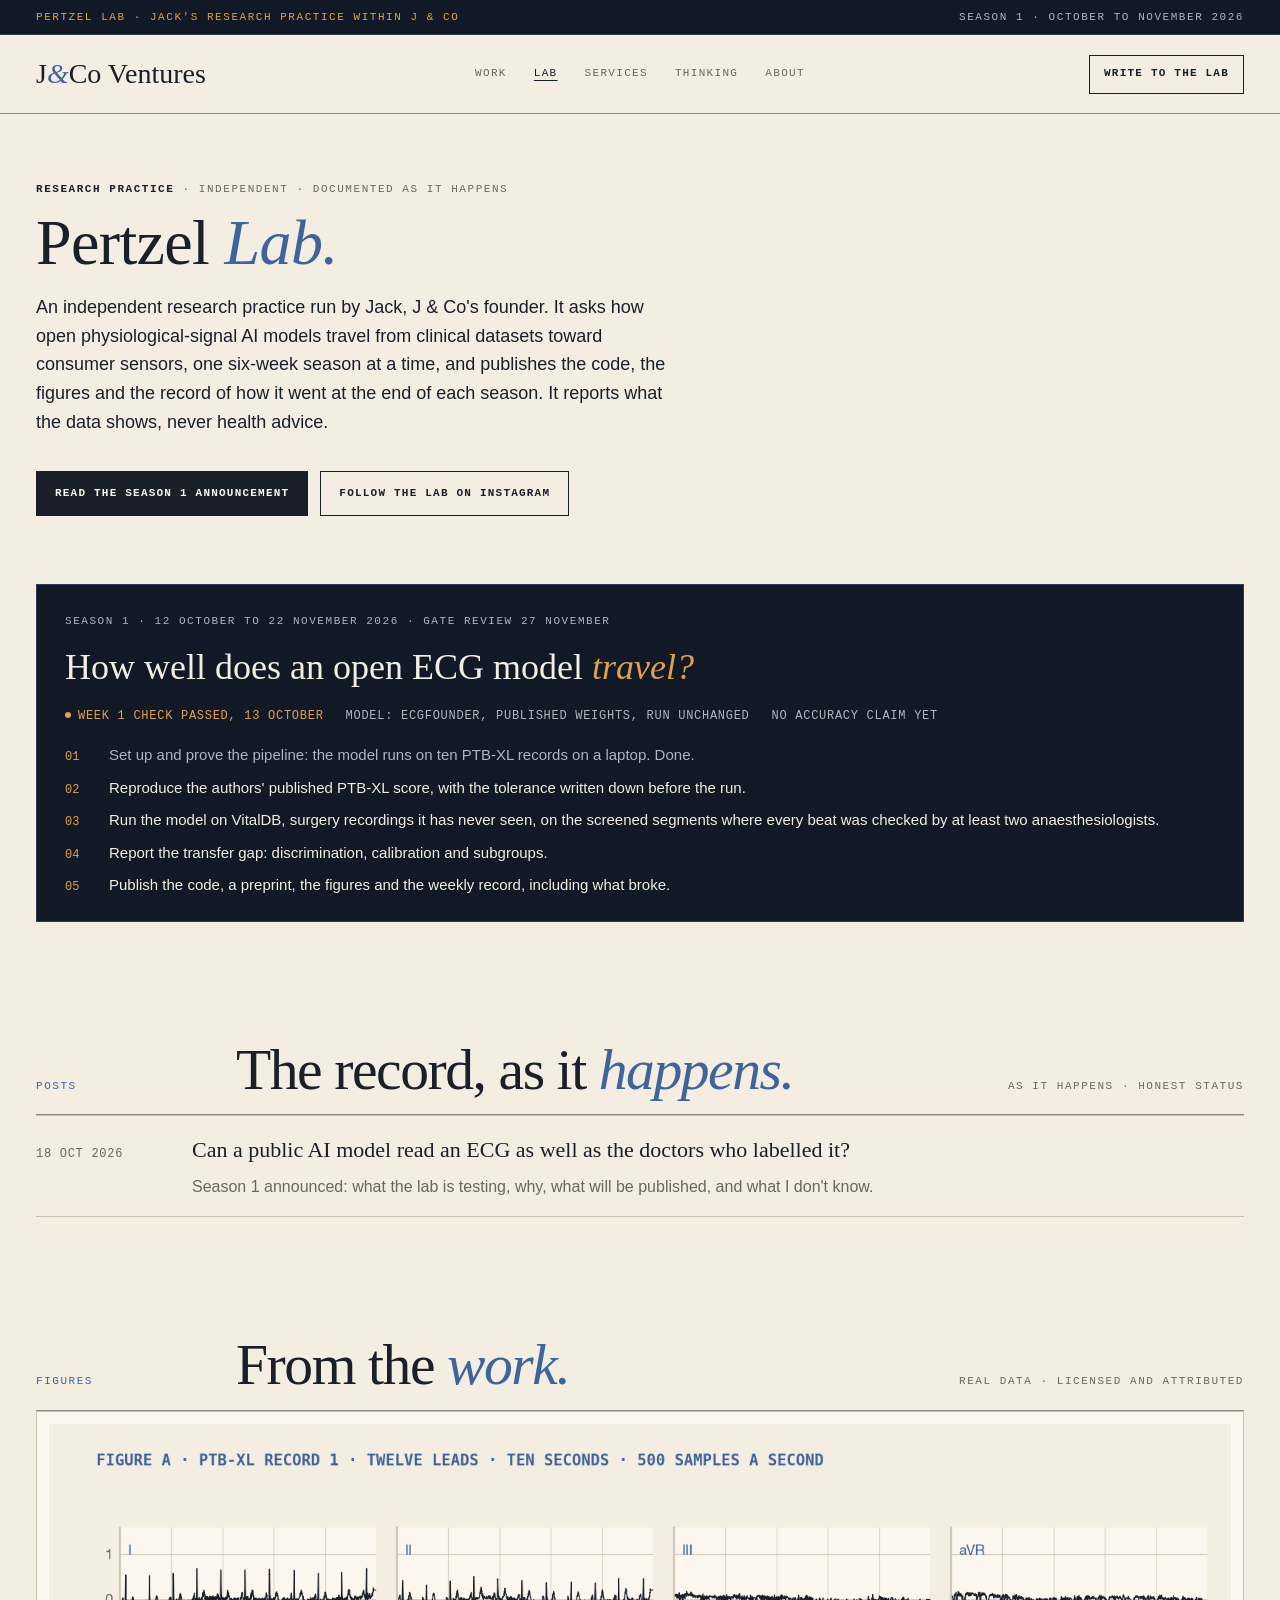
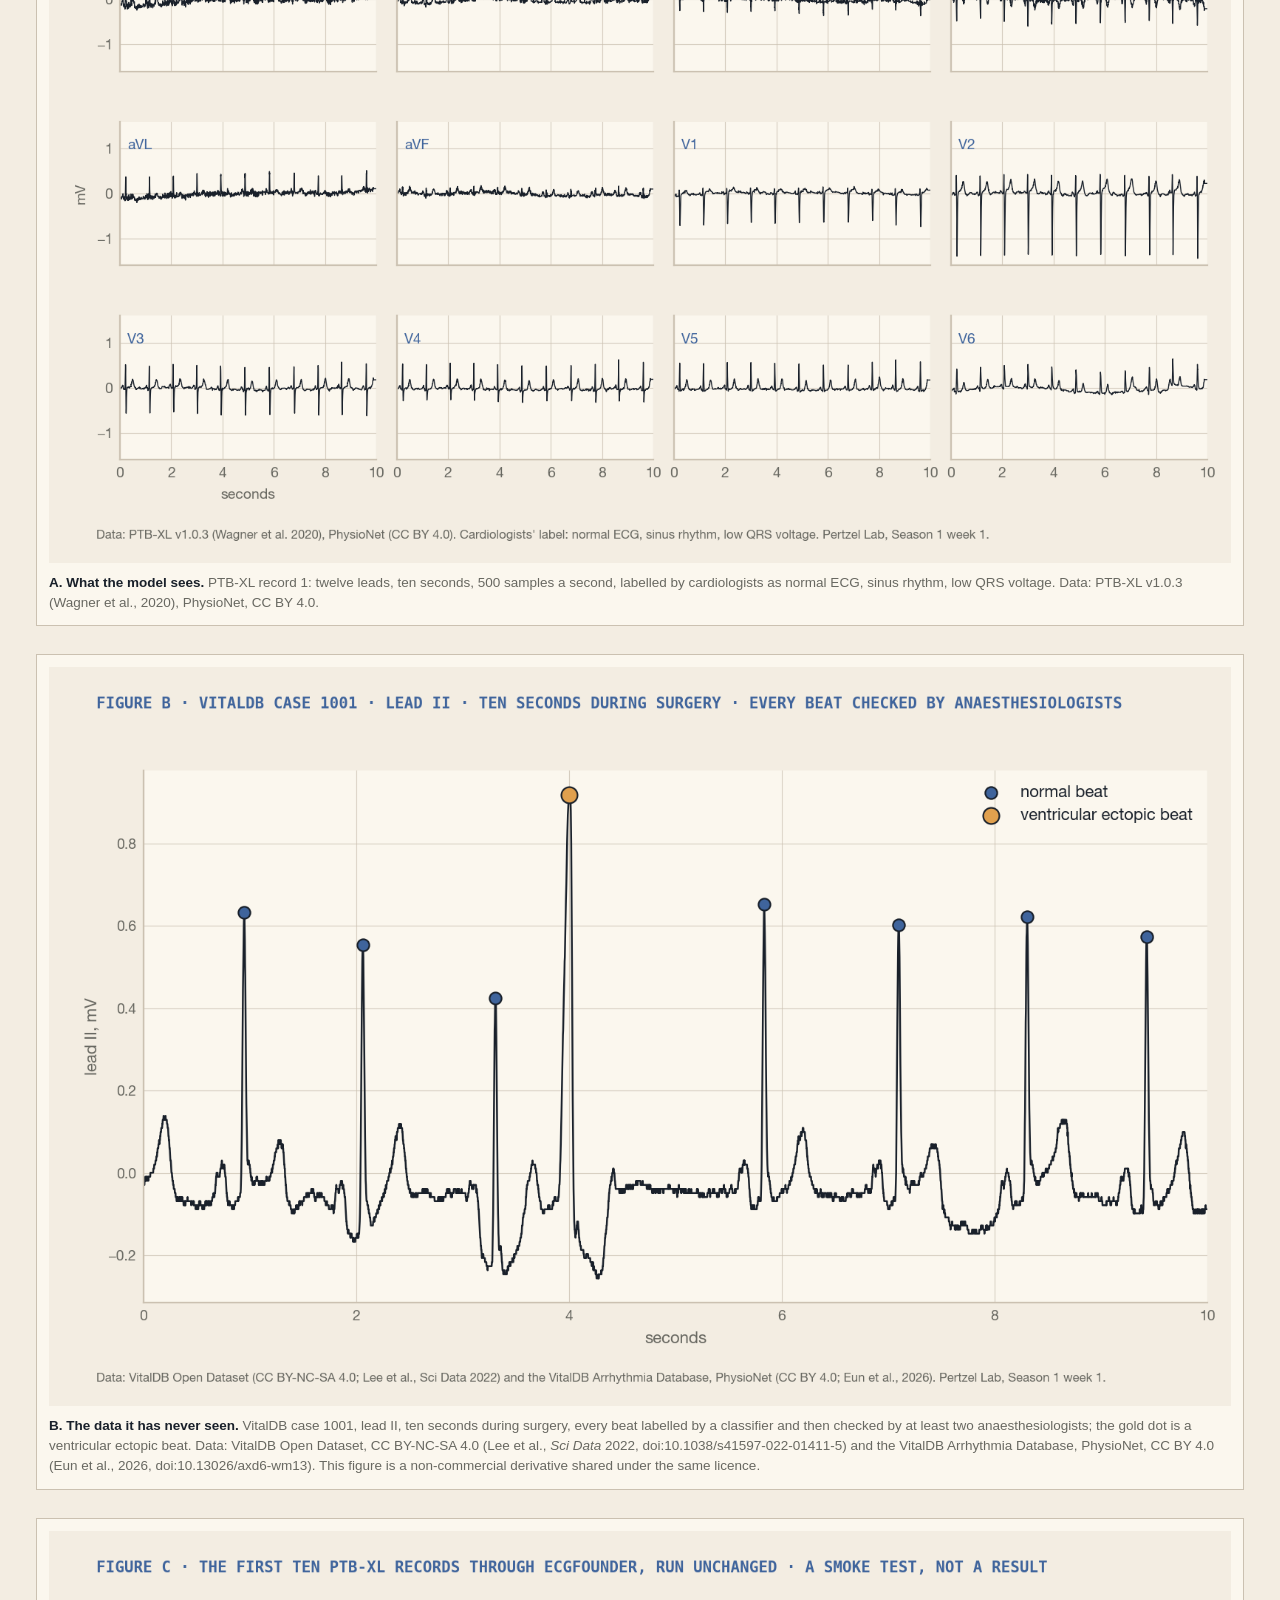
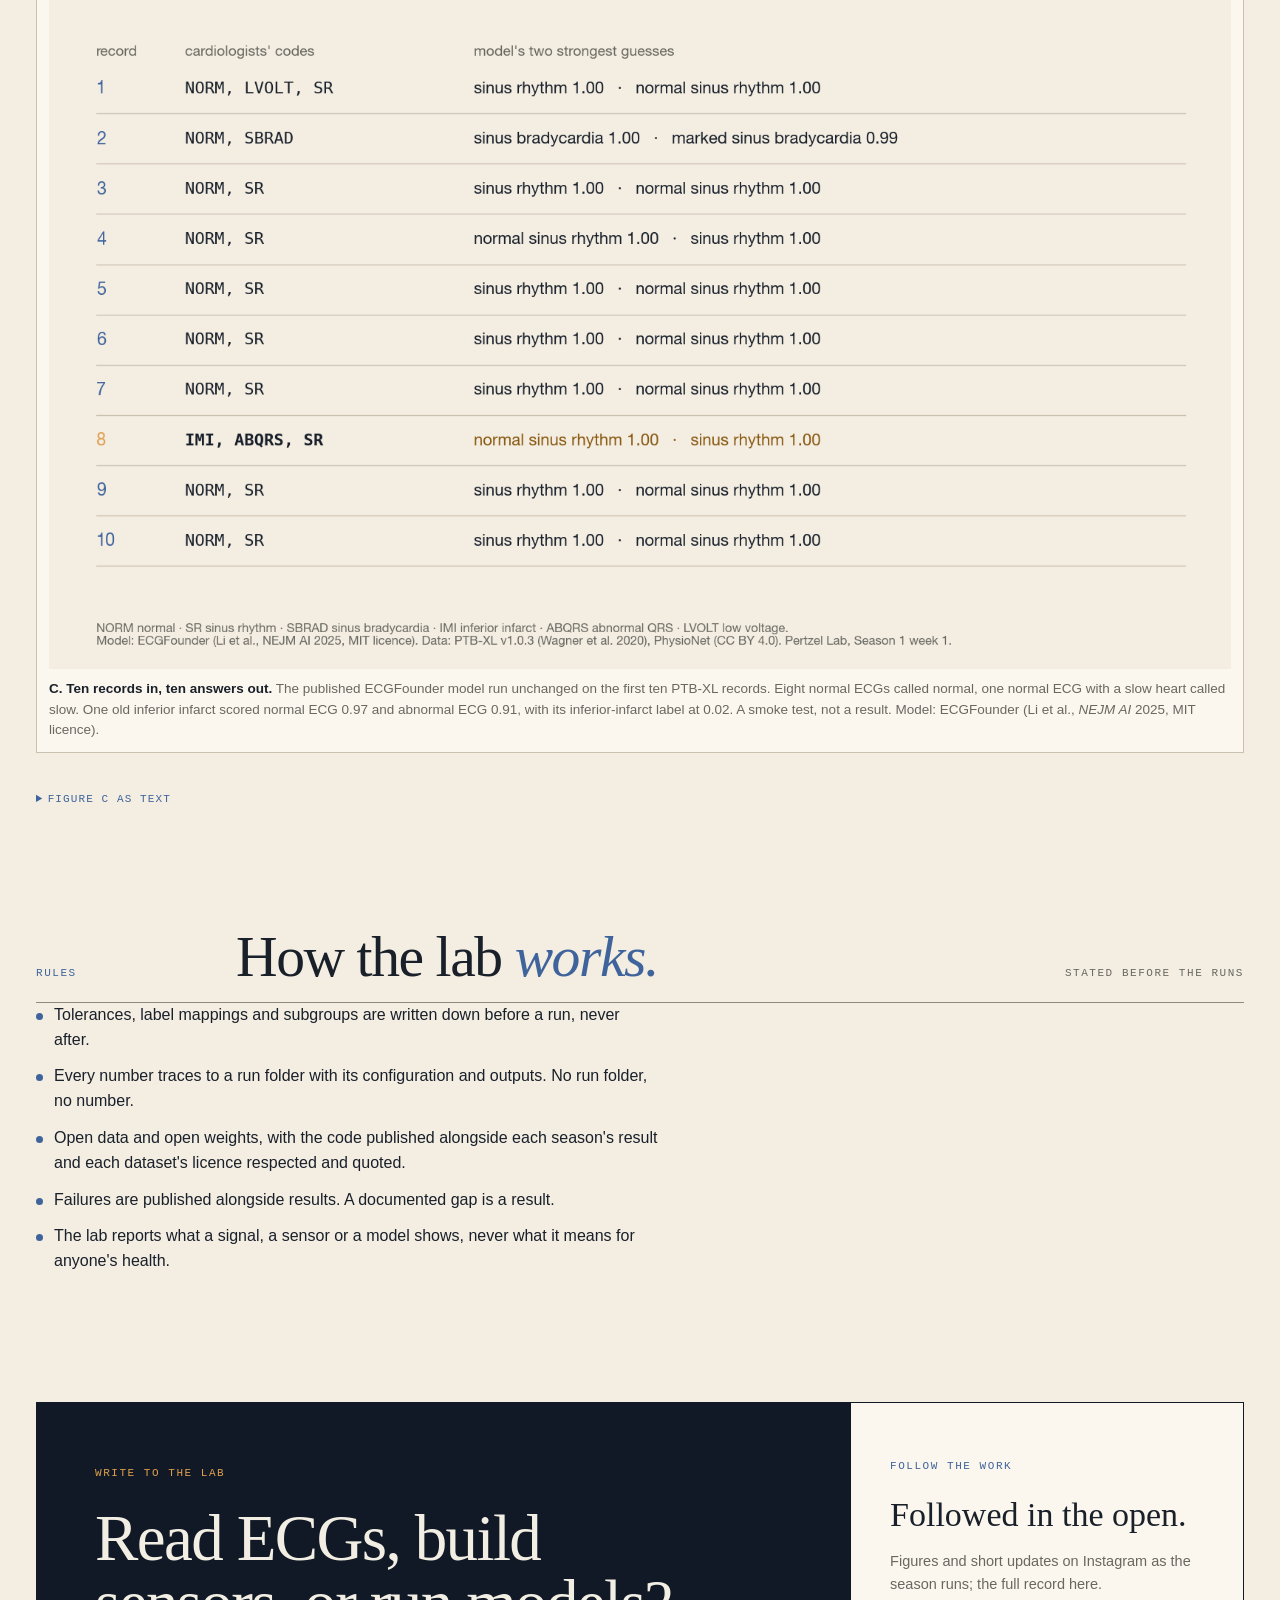
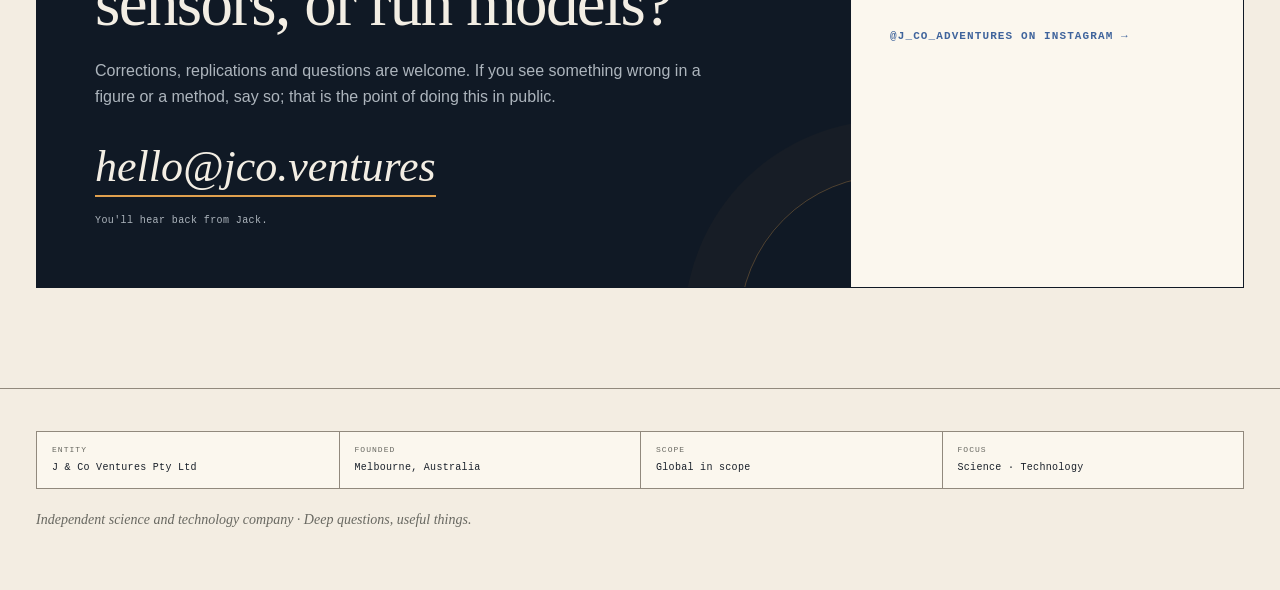
==== lab/index.html @ 4a49a920 "Add the Pertzel Lab section and the Season 1 announcement Home page: Lab nav link, field-index row 0" ====
<!DOCTYPE html>
<html lang="en">
<head>
<meta charset="utf-8">
<meta name="viewport" content="width=device-width, initial-scale=1">
<meta name="theme-color" content="#f3ede2">
<title>Pertzel Lab — J &amp; Co Ventures</title>
<meta name="description" content="Pertzel Lab is an independent research practice run by Jack, J & Co's founder. It asks how open physiological-signal AI models travel from clinical datasets toward consumer sensors, and documents the work as it happens.">
<meta property="og:title" content="Pertzel Lab — research, documented as it happens">
<meta property="og:description" content="How well does an open ECG model travel? Season 1 is a six-week study; the code, figures and record are published at its end, including what breaks.">
<meta property="og:type" content="website">
<meta property="og:url" content="https://jco.ventures/lab/">
<meta property="og:image" content="https://jco.ventures/lab/assets/s1-og.png">
<meta property="og:image:width" content="1200">
<meta property="og:image:height" content="630">
<meta property="og:image:alt" content="Can a public AI model read an ECG as well as the doctors who labelled it? Pertzel Lab, Season 1.">
<meta name="twitter:card" content="summary_large_image">
<meta name="twitter:image" content="https://jco.ventures/lab/assets/s1-og.png">
<link rel="canonical" href="https://jco.ventures/lab/">
<link rel="icon" href="data:image/svg+xml,%3Csvg xmlns='http://www.w3.org/2000/svg' viewBox='0 0 32 32'%3E%3Crect width='32' height='32' fill='%2312161b'/%3E%3Ctext x='16' y='22' font-family='Georgia,serif' font-style='italic' font-size='15' fill='%23ffb454' text-anchor='middle'%3EJ%26Co%3C/text%3E%3C/svg%3E">
<link rel="stylesheet" href="../assets/site.css">
<style>
  .lab-hero { padding: 56px 0 28px; }
  .lab-hero + .section { padding-top: 40px; }
  .lab-hero h1 { font-family: var(--serif); font-size: clamp(40px, 6vw, 64px); font-weight: 400; line-height: 1.02; margin: 12px 0 18px; letter-spacing: -0.01em; }
  .lab-hero h1 em { font-style: italic; color: var(--cobalt); }
  .lab-lede { max-width: 64ch; font-size: 18px; line-height: 1.6; margin: 0 0 24px; }
  .season-panel { background: var(--night); color: var(--night-ink); border: 1px solid #2a3b55; padding: 28px 28px 24px; display: grid; gap: 18px; }
  .season-panel .micro { color: var(--night-muted); }
  .season-panel h2 { font-family: var(--serif); font-size: clamp(26px, 3.4vw, 36px); font-weight: 400; line-height: 1.15; margin: 0; }
  .season-panel h2 em { font-style: italic; color: var(--gold); }
  .season-meta { display: flex; flex-wrap: wrap; gap: 10px 22px; font-family: var(--mono); font-size: 12px; letter-spacing: 0.06em; text-transform: uppercase; color: var(--night-muted); }
  .season-meta .ok { color: var(--gold); }
  .season-meta .ok::before { content: ""; display: inline-block; width: 6px; height: 6px; margin-right: 7px; border-radius: 50%; background: var(--gold); vertical-align: middle; }
  .season-steps { list-style: none; margin: 0; padding: 0; display: grid; gap: 10px; }
  .season-steps li { display: grid; grid-template-columns: 34px 1fr; gap: 10px; align-items: baseline; font-size: 15px; line-height: 1.5; }
  .season-steps .n { font-family: var(--mono); font-size: 12px; color: var(--gold); }
  .season-steps .done { color: var(--night-muted); }
  .posts { list-style: none; margin: 0; padding: 0; border-top: 1px solid var(--line); }
  .posts li { display: grid; grid-template-columns: 140px 1fr; gap: 16px; padding: 16px 0; border-bottom: 1px solid var(--line); align-items: baseline; }
  .posts time { font-family: var(--mono); font-size: 12px; letter-spacing: 0.06em; text-transform: uppercase; color: var(--muted); }
  .posts a { font-family: var(--serif); font-size: 22px; color: var(--ink); text-decoration: none; }
  .posts a:hover, .posts a:focus-visible { color: var(--cobalt); text-decoration: underline; }
  .posts p { margin: 6px 0 0; color: var(--muted); }
  .figure-grid { display: grid; gap: 28px; }
  .rules { list-style: none; margin: 0; padding: 0; display: grid; gap: 12px; max-width: 70ch; }
  .rules li { padding-left: 18px; position: relative; line-height: 1.55; }
  .rules li::before { content: ""; position: absolute; left: 0; top: 0.62em; width: 7px; height: 7px; border-radius: 50%; background: var(--cobalt); }
  @media (max-width: 720px) {
    .posts li { grid-template-columns: 1fr; gap: 6px; }
    .season-panel { padding: 22px 18px 20px; }
  }
</style>
</head>
<body>
  <a class="skip-link" href="#main-content">Skip to content</a>

  <div class="masthead-strip">
    <div class="masthead-inner wrap micro">
      <span>Pertzel Lab · Jack's research practice within J &amp; Co</span>
      <span>Season 1 · October to November 2026</span>
    </div>
  </div>

  <header class="site-header">
    <nav class="nav wrap" aria-label="Main navigation">
      <a class="wordmark" href="../">J<em>&amp;</em>Co Ventures</a>
      <div class="nav-links">
        <a href="../#work">Work</a>
        <a href="./" aria-current="page">Lab</a>
        <a href="../#services">Services</a>
        <a href="../#thinking">Thinking</a>
        <a href="../#about">About</a>
      </div>
      <a class="nav-cta" href="mailto:hello@jco.ventures?subject=Pertzel%20Lab">Write to the lab</a>
    </nav>
  </header>

  <main id="main-content">
    <section class="lab-hero wrap" aria-labelledby="lab-heading">
      <p class="eyebrow"><strong>Research practice</strong> · Independent · Documented as it happens</p>
      <h1 id="lab-heading">Pertzel <em>Lab.</em></h1>
      <p class="lab-lede">An independent research practice run by Jack, J &amp; Co's founder. It asks how open physiological-signal AI models travel from clinical datasets toward consumer sensors, one six-week season at a time, and publishes the code, the figures and the record of how it went at the end of each season. It reports what the data shows, never health advice.</p>
      <div class="hero-actions">
        <a class="button primary" href="season-1-announcement.html">Read the Season 1 announcement</a>
        <a class="button secondary" href="https://www.instagram.com/j_co_adventures/">Follow the lab on Instagram</a>
      </div>
    </section>

    <section class="section wrap" id="season-1" aria-labelledby="season-heading">
      <div class="season-panel">
        <span class="micro">Season 1 · 12 October to 22 November 2026 · Gate review 27 November</span>
        <h2 id="season-heading">How well does an open ECG model <em>travel?</em></h2>
        <div class="season-meta">
          <span class="ok">Week 1 check passed, 13 October</span>
          <span>Model: ECGFounder, published weights, run unchanged</span>
          <span>No accuracy claim yet</span>
        </div>
        <ol class="season-steps" role="list">
          <li><span class="n">01</span><span class="done">Set up and prove the pipeline: the model runs on ten PTB-XL records on a laptop. Done.</span></li>
          <li><span class="n">02</span><span>Reproduce the authors' published PTB-XL score, with the tolerance written down before the run.</span></li>
          <li><span class="n">03</span><span>Run the model on VitalDB, surgery recordings it has never seen, on the screened segments where every beat was checked by at least two anaesthesiologists.</span></li>
          <li><span class="n">04</span><span>Report the transfer gap: discrimination, calibration and subgroups.</span></li>
          <li><span class="n">05</span><span>Publish the code, a preprint, the figures and the weekly record, including what broke.</span></li>
        </ol>
      </div>
    </section>

    <section class="section wrap" id="posts" aria-labelledby="posts-heading">
      <div class="section-head">
        <span class="section-number">Posts</span>
        <h2 class="section-title" id="posts-heading">The record, as it <em>happens.</em></h2>
        <span class="section-aside micro">As it happens · Honest status</span>
      </div>
      <ul class="posts" role="list">
        <li>
          <time datetime="2026-10-18">18 Oct 2026</time>
          <div>
            <a href="season-1-announcement.html">Can a public AI model read an ECG as well as the doctors who labelled it?</a>
            <p>Season 1 announced: what the lab is testing, why, what will be published, and what I don't know.</p>
          </div>
        </li>
      </ul>
    </section>

    <section class="section wrap" id="figures" aria-labelledby="figures-heading">
      <div class="section-head">
        <span class="section-number">Figures</span>
        <h2 class="section-title" id="figures-heading">From the <em>work.</em></h2>
        <span class="section-aside micro">Real data · Licensed and attributed</span>
      </div>
      <div class="figure-grid">
        <figure class="lab-figure">
          <a class="figure-link" href="assets/s1-fig-a-ptbxl-record-1.png" aria-label="Open figure A at full size"><img src="assets/s1-fig-a-ptbxl-record-1.png" alt="Twelve ECG traces in a grid, labelled I, II, III, aVR, aVL, aVF and V1 to V6, ten seconds each" loading="lazy" width="1600" height="1000"></a>
          <figcaption><strong>A. What the model sees.</strong> PTB-XL record 1: twelve leads, ten seconds, 500 samples a second, labelled by cardiologists as normal ECG, sinus rhythm, low QRS voltage. Data: PTB-XL v1.0.3 (Wagner et al., 2020), PhysioNet, CC BY 4.0.</figcaption>
        </figure>
        <figure class="lab-figure">
          <a class="figure-link" href="assets/s1-fig-b-vitaldb-case-1001.png" aria-label="Open figure B at full size"><img src="assets/s1-fig-b-vitaldb-case-1001.png" alt="A single ECG trace over ten seconds with eight marked beats: seven blue dots on normal beats and one gold dot on a taller ventricular ectopic beat" loading="lazy" width="1600" height="1000"></a>
          <figcaption><strong>B. The data it has never seen.</strong> VitalDB case 1001, lead II, ten seconds during surgery, every beat labelled by a classifier and then checked by at least two anaesthesiologists; the gold dot is a ventricular ectopic beat. Data: VitalDB Open Dataset, CC BY-NC-SA 4.0 (Lee et al., <em>Sci Data</em> 2022, doi:10.1038/s41597-022-01411-5) and the VitalDB Arrhythmia Database, PhysioNet, CC BY 4.0 (Eun et al., 2026, doi:10.13026/axd6-wm13). This figure is a non-commercial derivative shared under the same licence.</figcaption>
        </figure>
        <figure class="lab-figure">
          <a class="figure-link" href="assets/s1-fig-c-ten-records.png" aria-label="Open figure C at full size"><img src="assets/s1-fig-c-ten-records.png" alt="A table of ten records with the cardiologists' codes and the model's two strongest guesses; record 8 is highlighted" loading="lazy" width="1600" height="1000"></a>
          <figcaption><strong>C. Ten records in, ten answers out.</strong> The published ECGFounder model run unchanged on the first ten PTB-XL records. Eight normal ECGs called normal, one normal ECG with a slow heart called slow. One old inferior infarct scored normal ECG 0.97 and abnormal ECG 0.91, with its inferior-infarct label at 0.02. A smoke test, not a result. Model: ECGFounder (Li et al., <em>NEJM AI</em> 2025, MIT licence).</figcaption>
        </figure>
        <details class="figure-data">
          <summary>Figure C as text</summary>
          <table>
            <caption>The first ten PTB-XL records through ECGFounder, run unchanged; probabilities from runs/s1-w1-smoke/predictions.csv</caption>
            <thead><tr><th scope="col">Record</th><th scope="col">Cardiologists' codes</th><th scope="col">Model's two strongest guesses</th></tr></thead>
            <tbody>
              <tr><th scope="row">1</th><td>NORM, LVOLT, SR</td><td>sinus rhythm 1.00 · normal sinus rhythm 1.00</td></tr>
              <tr><th scope="row">2</th><td>NORM, SBRAD</td><td>sinus bradycardia 1.00 · marked sinus bradycardia 0.99</td></tr>
              <tr><th scope="row">3</th><td>NORM, SR</td><td>sinus rhythm 1.00 · normal sinus rhythm 1.00</td></tr>
              <tr><th scope="row">4</th><td>NORM, SR</td><td>normal sinus rhythm 1.00 · sinus rhythm 1.00</td></tr>
              <tr><th scope="row">5</th><td>NORM, SR</td><td>sinus rhythm 1.00 · normal sinus rhythm 1.00</td></tr>
              <tr><th scope="row">6</th><td>NORM, SR</td><td>sinus rhythm 1.00 · normal sinus rhythm 1.00</td></tr>
              <tr><th scope="row">7</th><td>NORM, SR</td><td>sinus rhythm 1.00 · normal sinus rhythm 1.00</td></tr>
              <tr><th scope="row">8</th><td>IMI, ABQRS, SR</td><td>normal sinus rhythm 1.00 · sinus rhythm 1.00</td></tr>
              <tr><th scope="row">9</th><td>NORM, SR</td><td>sinus rhythm 1.00 · normal sinus rhythm 1.00</td></tr>
              <tr><th scope="row">10</th><td>NORM, SR</td><td>sinus rhythm 1.00 · normal sinus rhythm 1.00</td></tr>
            </tbody>
          </table>
        </details>
      </div>
    </section>

    <section class="section wrap" id="rules" aria-labelledby="rules-heading">
      <div class="section-head">
        <span class="section-number">Rules</span>
        <h2 class="section-title" id="rules-heading">How the lab <em>works.</em></h2>
        <span class="section-aside micro">Stated before the runs</span>
      </div>
      <ul class="rules" role="list">
        <li>Tolerances, label mappings and subgroups are written down before a run, never after.</li>
        <li>Every number traces to a run folder with its configuration and outputs. No run folder, no number.</li>
        <li>Open data and open weights, with the code published alongside each season's result and each dataset's licence respected and quoted.</li>
        <li>Failures are published alongside results. A documented gap is a result.</li>
        <li>The lab reports what a signal, a sensor or a model shows, never what it means for anyone's health.</li>
      </ul>
    </section>

    <section class="closing wrap" id="contact" aria-labelledby="contact-heading">
      <div class="closing-grid">
        <div class="contact-panel">
          <span class="micro">Write to the lab</span>
          <h2 id="contact-heading">Read ECGs, build sensors, or run models?</h2>
          <p>Corrections, replications and questions are welcome. If you see something wrong in a figure or a method, say so; that is the point of doing this in public.</p>
          <a class="email-link" href="mailto:hello@jco.ventures?subject=Pertzel%20Lab">hello@jco.ventures</a>
          <p class="reply-note">You'll hear back from Jack.</p>
        </div>
        <aside class="notes-panel" aria-labelledby="follow-heading">
          <span class="micro">Follow the work</span>
          <h3 id="follow-heading">Followed in the open.</h3>
          <p>Figures and short updates on Instagram as the season runs; the full record here.</p>
          <a class="card-link" href="https://www.instagram.com/j_co_adventures/">@j_co_adventures on Instagram →</a>
        </aside>
      </div>
    </section>
  </main>

  <footer>
    <div class="wrap">
      <div class="footer-grid" aria-label="J and Co Ventures company details">
        <div class="footer-cell"><span class="k">Entity</span><span class="v">J &amp; Co Ventures Pty Ltd</span></div>
        <div class="footer-cell"><span class="k">Founded</span><span class="v">Melbourne, Australia</span></div>
        <div class="footer-cell"><span class="k">Scope</span><span class="v">Global in scope</span></div>
        <div class="footer-cell"><span class="k">Focus</span><span class="v">Science · Technology</span></div>
      </div>
      <p class="footer-note">Independent science and technology company · Deep questions, useful things.</p>
    </div>
  </footer>

<!-- Cloudflare Web Analytics --><script type="module" src="https://static.cloudflareinsights.com/beacon.min.js" data-cf-beacon='{"token": "a05a8e57742f431893a7942d96ac429e"}'></script><!-- End Cloudflare Web Analytics -->
</body>
</html>
---- assets/site.css ----
:root {
      --paper: #f3ede2;
      --paper-bright: #fbf7ee;
      --paper-deep: #e7dece;
      --ink: #19202a;
      --muted: #686861;
      --line: #cbc1b1;
      --line-strong: #91897d;
      --night: #101925;
      --night-raised: #162335;
      --night-ink: #f3eee4;
      --night-muted: #adb5bd;
      --gold: #e0a04e;
      --cobalt: #3f649c;
      --serif: Georgia, "Times New Roman", Times, serif;
      --sans: "Segoe UI", Helvetica, Arial, sans-serif;
      --mono: "Cascadia Code", Consolas, "SFMono-Regular", monospace;
      --measure: 1240px;
    }

    * { box-sizing: border-box; }
    html { scroll-behavior: smooth; }
    body {
      margin: 0;
      overflow-x: hidden;
      color: var(--ink);
      background: var(--paper);
      font-family: var(--sans);
      font-size: 16px;
      line-height: 1.62;
      -webkit-font-smoothing: antialiased;
    }

    img { display: block; max-width: 100%; }
    a { color: inherit; }
    ::selection { color: var(--night-ink); background: var(--cobalt); }
    :focus-visible { outline: 3px solid var(--gold); outline-offset: 4px; }
    section { scroll-margin-top: 110px; }

    .skip-link {
      position: fixed;
      top: 12px;
      left: 18px;
      z-index: 100;
      padding: 10px 14px;
      color: var(--night-ink);
      background: var(--night);
      font-family: var(--mono);
      font-size: 12px;
      text-decoration: none;
      transform: translateY(-180%);
    }
    .skip-link:focus { transform: none; }

    .wrap {
      width: min(var(--measure), calc(100% - 72px));
      margin-inline: auto;
    }

    .eyebrow,
    .micro,
    .section-number,
    .status,
.evidence,
figcaption {
  font-family: var(--mono);
  font-size: 11px;
      line-height: 1.5;
      letter-spacing: .14em;
      text-transform: uppercase;
    }

    .masthead-strip {
      color: var(--night-muted);
      background: var(--night);
      border-bottom: 1px solid rgba(243, 238, 228, .15);
    }
    .masthead-inner {
      min-height: 34px;
      display: flex;
      align-items: center;
      justify-content: space-between;
      gap: 24px;
    }
    .masthead-inner span:first-child { color: var(--gold); }

    .site-header {
      position: sticky;
      top: 0;
      z-index: 30;
      background: rgba(243, 237, 226, .94);
      border-bottom: 1px solid var(--line-strong);
      backdrop-filter: blur(14px);
    }
    .nav {
      min-height: 78px;
      display: grid;
      grid-template-columns: 1fr auto 1fr;
      align-items: center;
      gap: 30px;
    }
    .wordmark {
      justify-self: start;
      font-family: var(--serif);
      font-size: 28px;
      line-height: 1;
      text-decoration: none;
    }
    .wordmark em { color: var(--cobalt); font-weight: 400; }
    .nav-links { display: flex; align-items: center; gap: 27px; }
    .nav-links a {
      color: var(--muted);
      font-family: var(--mono);
    font-size: 11px;
      letter-spacing: .12em;
      text-decoration: none;
      text-transform: uppercase;
    }
    .nav-links a:hover { color: var(--ink); }

    .nav-cta,
    .button {
      display: inline-flex;
      align-items: center;
      justify-content: center;
      min-height: 45px;
      padding: 11px 18px;
      border: 1px solid var(--ink);
      font-family: var(--mono);
    font-size: 11px;
      font-weight: 600;
      line-height: 1.2;
      letter-spacing: .11em;
      text-decoration: none;
      text-transform: uppercase;
      transition: color .18s ease, background .18s ease, border-color .18s ease, transform .18s ease;
    }
    .nav-cta { justify-self: end; min-height: 39px; padding: 9px 14px; }
    .button.primary { color: var(--paper-bright); background: var(--ink); }
    .button.secondary { background: transparent; }
    .button:hover,
    .nav-cta:hover { color: var(--paper-bright); background: var(--cobalt); border-color: var(--cobalt); transform: translateY(-1px); }

    .hero {
      position: relative;
      min-height: 660px;
      overflow: hidden;
      border-bottom: 1px solid var(--line-strong);
    }
    .hero::before {
      content: "";
      position: absolute;
      width: 520px;
      height: 520px;
      left: calc(50% - 770px);
      top: 72px;
      border: 1px solid rgba(63, 100, 156, .18);
      border-radius: 50%;
      box-shadow:
        0 0 0 82px rgba(63, 100, 156, .045),
        0 0 0 164px rgba(63, 100, 156, .025);
      pointer-events: none;
    }
    .hero-inner {
      position: relative;
      z-index: 1;
      min-height: 660px;
      display: grid;
      grid-template-columns: minmax(0, 1.34fr) minmax(390px, .66fr);
      gap: 92px;
      align-items: center;
      padding: 80px 0 74px;
    }
    .hero-copy { padding-bottom: 8px; }
    .eyebrow { color: var(--muted); }
    .eyebrow strong { color: var(--ink); font-weight: 600; }
    .hero h1 {
      max-width: 9.3em;
      margin: 27px 0 0;
      font-family: var(--serif);
      font-size: clamp(58px, 6.6vw, 94px);
      font-weight: 400;
      line-height: .98;
      letter-spacing: -.038em;
    }
    h1 em { color: var(--cobalt); font-weight: 400; }
    .hero-lede {
      max-width: 38em;
      margin: 30px 0 0;
      color: var(--muted);
      font-family: var(--serif);
      font-size: 21px;
      line-height: 1.5;
    }
    .hero-actions { display: flex; flex-wrap: wrap; gap: 12px; margin-top: 34px; }

    .field-index {
      position: relative;
      overflow: hidden;
      color: var(--night-ink);
      background:
        radial-gradient(circle at 78% 15%, rgba(224, 160, 78, .1) 0 1px, transparent 2px),
        radial-gradient(circle at 18% 71%, rgba(243, 238, 228, .12) 0 1px, transparent 2px),
        radial-gradient(circle at 61% 83%, rgba(243, 238, 228, .1) 0 1px, transparent 2px),
        var(--night);
      background-size: 90px 90px, 120px 120px, 150px 150px, auto;
      border: 1px solid #29374a;
      box-shadow: 0 34px 68px -42px rgba(16, 25, 37, .75);
    }
    .field-index::before,
    .field-index::after {
      content: "";
      position: absolute;
      border: 1px solid rgba(224, 160, 78, .28);
      border-radius: 50%;
      pointer-events: none;
    }
    .field-index::before { width: 240px; height: 240px; right: -145px; top: 38px; }
    .field-index::after { width: 120px; height: 120px; right: -85px; top: 98px; }
    .index-head {
      position: relative;
      z-index: 1;
      display: flex;
      justify-content: space-between;
      gap: 20px;
      padding: 17px 20px;
      color: var(--night-muted);
      border-bottom: 1px solid rgba(243, 238, 228, .16);
    }
    .index-head span:last-child { color: var(--gold); }
    .index-group {
      position: relative;
      z-index: 1;
      padding: 10px 20px 8px 62px;
      color: var(--gold);
      background: rgba(243, 238, 228, .035);
      border-top: 1px solid rgba(243, 238, 228, .16);
      border-bottom: 1px solid rgba(243, 238, 228, .08);
      font-family: var(--mono);
      font-size: 11px;
      font-weight: 600;
      line-height: 1.35;
      letter-spacing: .14em;
      text-transform: uppercase;
    }
    .index-head + .index-group { border-top: 0; }
    .index-row {
      position: relative;
      z-index: 1;
      display: grid;
      grid-template-columns: 30px 1fr;
      gap: 12px;
      padding: 17px 20px;
      border-bottom: 1px solid rgba(243, 238, 228, .12);
    }
    .index-row:last-child { border-bottom: 0; }
    .index-n { color: var(--gold); }
    .index-row h2 {
      margin: 0;
      font-family: var(--serif);
      font-size: 21px;
      font-weight: 400;
      line-height: 1.1;
    }
    .index-row p { margin: 5px 0 0; color: var(--night-muted); font-size: 12.5px; }
    .index-state {
      display: inline-flex;
      align-items: center;
      gap: 7px;
      margin-top: 8px;
      font-family: var(--mono);
    font-size: 11px;
      line-height: 1.4;
      letter-spacing: .1em;
      text-transform: uppercase;
    }
    .index-state::before { content: ""; flex: 0 0 5px; width: 5px; height: 5px; background: var(--gold); border-radius: 50%; }

    .margin-note {
      min-height: 74px;
      display: grid;
      grid-template-columns: 170px 1fr auto;
      align-items: center;
      gap: 30px;
      color: var(--muted);
      border-bottom: 1px solid var(--line);
    }
    .margin-note .section-number { color: var(--cobalt); }
    .margin-note q {
      font-family: var(--serif);
      font-size: 18px;
      font-style: italic;
    }
    .margin-note span:last-child { white-space: nowrap; }

    .section { padding: 118px 0 0; }
    .section-head {
      display: grid;
      grid-template-columns: 170px 1fr auto;
      align-items: baseline;
      gap: 30px;
      padding-bottom: 15px;
      border-bottom: 1px solid var(--line-strong);
    }
    .section-number { color: var(--cobalt); }
    .section-title {
      margin: 0;
      font-family: var(--serif);
      font-size: clamp(37px, 4.5vw, 58px);
      font-weight: 400;
      line-height: 1.04;
      letter-spacing: -.025em;
    }
    .section-title em { color: var(--cobalt); font-weight: 400; }
    .section-aside { color: var(--muted); text-align: right; }
    .section-intro {
      max-width: 44em;
      margin: 26px 0 0 200px;
      color: var(--muted);
      font-family: var(--serif);
      font-size: 19px;
    }

    .work-chapter {
      margin-top: 50px;
    }
    .chapter-head {
      display: grid;
      grid-template-columns: 190px minmax(0, 1fr) auto;
      gap: 28px;
      align-items: baseline;
      padding-bottom: 14px;
      border-bottom: 1px solid var(--line);
    }
    .chapter-label,
    .chapter-note {
      font-family: var(--mono);
      font-size: 11px;
      line-height: 1.45;
      letter-spacing: .11em;
      text-transform: uppercase;
    }
    .chapter-label { color: var(--cobalt); font-weight: 600; }
    .chapter-note { color: var(--muted); text-align: right; }
    .chapter-title {
      margin: 0;
      font-family: var(--serif);
      font-size: clamp(29px, 3.1vw, 42px);
      font-weight: 400;
      line-height: 1.05;
      letter-spacing: -.02em;
    }
    .work-chapter > .work-card,
    .prototype-grid {
      margin-top: 22px;
    }
    .chapter-break {
      height: 0;
      margin: 96px 0 0;
      border: 0;
      border-top: 1px solid var(--line-strong);
    }
    .prototype-chapter { margin-top: 42px; }
    .prototype-grid {
      display: grid;
      grid-template-columns: repeat(2, minmax(0, 1fr));
      gap: 22px;
    }
    .work-card {
      position: relative;
      overflow: hidden;
      display: flex;
      flex-direction: column;
      min-height: 540px;
      border: 1px solid var(--line);
      background: var(--paper-bright);
    }
    .work-card.magpie {
      min-height: 430px;
      padding: 42px;
      color: var(--night-ink);
      background:
        radial-gradient(circle at 91% 44%, transparent 0 148px, rgba(224, 160, 78, .28) 149px 150px, transparent 151px),
        radial-gradient(circle at 91% 44%, transparent 0 220px, rgba(243, 238, 228, .09) 221px 222px, transparent 223px),
        var(--night);
      border-color: var(--night);
    }
    .prototype-grid .work-card.sensor,
    .prototype-grid .work-card.kuuki {
      min-height: 650px;
      display: flex;
      grid-column: auto;
    }
    .status {
      align-self: flex-start;
      display: inline-flex;
      align-items: center;
      gap: 8px;
      padding: 6px 9px;
      color: var(--muted);
      border: 1px solid var(--line);
    }
    .status::before { content: ""; width: 6px; height: 6px; background: var(--cobalt); border-radius: 50%; }
    .status.development::before { background: var(--gold); }
    .magpie .status { color: var(--night-muted); border-color: rgba(243, 238, 228, .25); }
    .work-kind { margin: 31px 0 0; color: var(--muted); }
    .magpie .work-kind { color: var(--gold); }
    .work-card h4 {
      margin: 8px 0 0;
      font-family: var(--serif);
      font-size: clamp(43px, 5vw, 64px);
      font-weight: 400;
      line-height: .98;
      letter-spacing: -.03em;
    }
    .work-card .body-copy { margin: 23px 0 0; color: var(--muted); }
    .magpie .body-copy { max-width: 43rem; color: var(--night-muted); }
    .evidence {
      margin: 25px 0 0;
      padding-top: 17px;
      color: var(--ink);
      border-top: 1px solid var(--line);
      letter-spacing: .04em;
    }
    .magpie .evidence { max-width: 43rem; color: var(--night-ink); border-color: rgba(243, 238, 228, .2); }
    .card-link {
      align-self: flex-start;
      margin-top: auto;
      padding-top: 30px;
      color: var(--cobalt);
      font-family: var(--mono);
      font-size: 11px;
      font-weight: 600;
      letter-spacing: .1em;
      text-decoration: none;
      text-transform: uppercase;
    }
    .magpie .card-link { color: var(--gold); }
    .card-link:hover { text-decoration: underline; text-underline-offset: 5px; }

    .render-figure {
      position: relative;
      overflow: hidden;
      min-height: 260px;
      margin: 0;
      display: flex;
      flex-direction: column;
      justify-content: center;
      background:
        linear-gradient(rgba(25, 32, 42, .045) 1px, transparent 1px),
        linear-gradient(90deg, rgba(25, 32, 42, .045) 1px, transparent 1px),
        var(--paper-deep);
      background-size: 28px 28px;
      border-bottom: 1px solid var(--line);
    }
    .render-figure::before {
      content: "";
      position: absolute;
      inset: 10% 20%;
      border: 1px solid rgba(63, 100, 156, .22);
      border-radius: 50%;
      pointer-events: none;
    }
    .render-figure img {
      position: relative;
      z-index: 1;
      width: 100%;
      height: 300px;
      padding: 24px 28px 4px;
      object-fit: contain;
    }
    .render-figure figcaption {
      position: relative;
      z-index: 2;
      padding: 10px 14px;
      color: var(--muted);
      background: rgba(243, 237, 226, .9);
      border-top: 1px solid var(--line);
    }
    .card-copy { flex: 1; display: flex; flex-direction: column; padding: 30px; }
    .prototype-grid .render-figure { min-height: 300px; }

    .services-layout {
      display: grid;
      grid-template-columns: minmax(280px, .72fr) minmax(0, 1.28fr);
      gap: 86px;
      margin-top: 47px;
    }
    .services-lede {
      color: var(--muted);
      font-family: var(--serif);
      font-size: 21px;
    }
    .services-lede + .services-lede { margin-top: 18px; }
    .service-list { border-top: 1px solid var(--ink); }
    .service-item {
      display: grid;
      grid-template-columns: 38px minmax(170px, .75fr) minmax(0, 1.25fr);
      gap: 19px;
      padding: 22px 0;
      border-bottom: 1px solid var(--line);
    }
    .service-item .micro { color: var(--cobalt); }
    .service-item h3 { margin: 0; font-family: var(--serif); font-size: 20px; font-weight: 400; line-height: 1.2; }
    .service-item p { margin: 0; color: var(--muted); font-size: 14.5px; }
    .services-action { margin-top: 30px; }

    .worldview-band {
      position: relative;
      overflow: hidden;
      margin-top: 128px;
      padding: 112px 0 106px;
      color: var(--night-ink);
      background:
        radial-gradient(circle at 15% 28%, rgba(243, 238, 228, .24) 0 1px, transparent 2px),
        radial-gradient(circle at 77% 17%, rgba(224, 160, 78, .3) 0 1px, transparent 2px),
        radial-gradient(circle at 62% 72%, rgba(243, 238, 228, .18) 0 1px, transparent 2px),
        var(--night);
      background-size: 130px 130px, 180px 180px, 210px 210px, auto;
    }
    .worldview-band::after {
      content: "";
      position: absolute;
      width: 760px;
      height: 760px;
      right: -320px;
      top: -290px;
      border: 1px solid rgba(224, 160, 78, .24);
      border-radius: 50%;
      box-shadow:
        0 0 0 90px rgba(224, 160, 78, .025),
        0 0 0 180px rgba(243, 238, 228, .018);
      pointer-events: none;
    }
    .worldview-band .section-head { position: relative; z-index: 1; border-color: rgba(243, 238, 228, .35); }
    .worldview-band .section-number { color: var(--gold); }
    .worldview-band .section-aside { color: var(--night-muted); }
    .belief-lead {
      position: relative;
      z-index: 1;
      display: grid;
      grid-template-columns: minmax(0, 1.15fr) minmax(300px, .85fr);
      gap: 90px;
      align-items: end;
      margin-top: 52px;
    }
    .belief-lead h2 {
      max-width: 8.6em;
      margin: 0;
      font-family: var(--serif);
      font-size: clamp(55px, 6.3vw, 84px);
      font-weight: 400;
      line-height: .99;
      letter-spacing: -.035em;
    }
    .belief-lead h2 em { color: var(--gold); }
    .belief-lead p { margin: 0; color: var(--night-muted); font-family: var(--serif); font-size: 20px; }
    .belief-grid {
      position: relative;
      z-index: 1;
      display: grid;
      grid-template-columns: repeat(3, minmax(0, 1fr));
      margin-top: 70px;
      border-top: 1px solid rgba(243, 238, 228, .27);
    }
    .belief-card { min-height: 260px; padding: 31px 30px 0 0; }
    .belief-card + .belief-card { padding-left: 30px; border-left: 1px solid rgba(243, 238, 228, .17); }
    .belief-card .micro { color: var(--gold); }
    .belief-card h3 { margin: 18px 0 0; font-family: var(--serif); font-size: 29px; font-weight: 400; line-height: 1.1; }
    .belief-card p { margin: 15px 0 0; color: var(--night-muted); font-size: 14.5px; }
    .principles { position: relative; z-index: 1; display: flex; flex-wrap: wrap; gap: 10px; margin-top: 45px; }
    .principles span { padding: 8px 11px; color: var(--night-muted); border: 1px solid rgba(243, 238, 228, .22); }

    .founders-layout {
      display: grid;
      grid-template-columns: minmax(300px, .82fr) minmax(0, 1.18fr);
      gap: 90px;
      align-items: center;
      margin-top: 48px;
    }
    .founder-photo {
      position: relative;
      margin: 0;
      padding: 11px;
      background: var(--paper-bright);
      border: 1px solid var(--line);
      box-shadow: 20px 22px 0 var(--paper-deep);
    }
    .founder-photo::before {
      content: "";
      position: absolute;
      inset: -22px -22px auto auto;
      width: 90px;
      height: 90px;
      border-top: 1px solid var(--cobalt);
      border-right: 1px solid var(--cobalt);
      pointer-events: none;
    }
    .founder-photo img { width: 100%; aspect-ratio: 4 / 5; object-fit: cover; object-position: center; }
    .founder-photo figcaption { padding: 11px 8px 3px; color: var(--muted); text-align: center; }
    .founder-copy h2 {
      margin: 0;
      font-family: var(--serif);
      font-size: clamp(49px, 6vw, 76px);
      font-weight: 400;
      line-height: 1;
      letter-spacing: -.03em;
    }
    .founder-copy h2 em { color: var(--cobalt); }
    .founder-copy > p { max-width: 38em; margin: 23px 0 0; color: var(--muted); font-size: 16.5px; }
    .social-links { display: flex; flex-wrap: wrap; gap: 13px 25px; margin-top: 31px; }
    .social-links a {
      padding-bottom: 2px;
      border-bottom: 1px solid var(--line-strong);
      font-family: var(--mono);
      font-size: 10px;
      letter-spacing: .1em;
      text-decoration: none;
      text-transform: uppercase;
    }
    .social-links a:hover { color: var(--cobalt); border-color: var(--cobalt); }

    .closing { padding: 128px 0 0; }
    .closing-grid {
      display: grid;
      grid-template-columns: minmax(0, 1.35fr) minmax(290px, .65fr);
      color: var(--night-ink);
      background: var(--night);
      border: 1px solid var(--night);
    }
    .contact-panel { position: relative; overflow: hidden; padding: 55px 58px 58px; }
    .contact-panel::after {
      content: "";
      position: absolute;
      width: 300px;
      height: 300px;
      right: -190px;
      bottom: -190px;
      border: 1px solid rgba(224, 160, 78, .3);
      border-radius: 50%;
      box-shadow: 0 0 0 55px rgba(224, 160, 78, .03);
      pointer-events: none;
    }
    .contact-panel .micro { color: var(--gold); }
    .contact-panel h2 {
      max-width: 10em;
      margin: 22px 0 0;
      font-family: var(--serif);
      font-size: clamp(45px, 5.2vw, 65px);
      font-weight: 400;
      line-height: 1;
      letter-spacing: -.025em;
    }
    .contact-panel > p { max-width: 39em; margin: 22px 0 0; color: var(--night-muted); }
    .email-link {
      position: relative;
      z-index: 1;
      display: inline-block;
      margin-top: 33px;
      padding-bottom: 4px;
      color: var(--night-ink);
      border-bottom: 2px solid var(--gold);
      font-family: var(--serif);
      font-size: clamp(28px, 3.6vw, 44px);
      font-style: italic;
      line-height: 1.1;
      text-decoration: none;
    }
    .email-link:hover { color: var(--gold); }
    .reply-note { margin-top: 16px !important; font-family: var(--mono); font-size: 10px; letter-spacing: .04em; }
    .notes-panel {
      padding: 48px 38px;
      color: var(--ink);
      background: var(--paper-bright);
      border-left: 1px solid rgba(243, 238, 228, .25);
    }
    .notes-panel .micro { color: var(--cobalt); }
    .notes-panel h3 { margin: 20px 0 0; font-family: var(--serif); font-size: 34px; font-weight: 400; line-height: 1.08; }
    .notes-panel p { margin: 16px 0 0; color: var(--muted); font-size: 14.5px; }
    .notes-panel .card-link { margin-top: 31px; padding-top: 0; }

    footer { margin-top: 100px; padding: 42px 0 58px; border-top: 1px solid var(--line-strong); }
    .footer-grid { display: grid; grid-template-columns: repeat(4, minmax(0, 1fr)); border: 1px solid var(--line-strong); background: var(--paper-bright); }
    .footer-cell { min-width: 0; padding: 12px 15px; }
    .footer-cell + .footer-cell { border-left: 1px solid var(--line-strong); }
    .footer-cell .k { display: block; color: var(--muted); font-family: var(--mono); font-size: 8px; letter-spacing: .13em; text-transform: uppercase; }
    .footer-cell .v { display: block; margin-top: 3px; font-family: var(--mono); font-size: 10px; letter-spacing: .03em; overflow-wrap: anywhere; }
    .footer-note { margin: 20px 0 0; color: var(--muted); font-family: var(--serif); font-size: 14px; font-style: italic; }

    @media (max-width: 980px) {
      .nav { grid-template-columns: 1fr auto; }
      .nav-links { display: none; }
      .hero,
      .hero-inner { min-height: 0; }
      .hero-inner { grid-template-columns: 1fr; gap: 50px; padding-block: 70px; }
      .field-index { max-width: 620px; }
      .prototype-grid { grid-template-columns: 1fr; }
      .work-card.magpie { min-height: 400px; }
      .prototype-grid .work-card.sensor,
      .prototype-grid .work-card.kuuki { min-height: 0; }
      .services-layout,
      .belief-lead,
      .founders-layout { grid-template-columns: 1fr; gap: 48px; }
      .belief-grid { grid-template-columns: 1fr; }
      .belief-card { min-height: 0; padding: 27px 0; }
      .belief-card + .belief-card { padding-left: 0; border-top: 1px solid rgba(243, 238, 228, .17); border-left: 0; }
      .founder-photo { max-width: 560px; }
      .closing-grid { grid-template-columns: 1fr; }
      .notes-panel { border-top: 1px solid rgba(243, 238, 228, .25); border-left: 0; }
    }

    @media (max-width: 720px) {
      .wrap { width: min(100% - 34px, var(--measure)); }
      .masthead-inner { min-height: 31px; }
      .masthead-inner span:last-child { display: none; }
      .nav { min-height: 66px; gap: 16px; }
      .wordmark { font-size: 23px; }
      .nav-cta { min-height: 36px; padding: 8px 10px; font-size: 11px; }
      .hero-inner { padding: 56px 0 50px; }
      .hero h1 { font-size: clamp(49px, 14vw, 70px); }
      .hero-lede { font-size: 19px; }
      .field-index { margin-inline: -1px; }
      .margin-note { grid-template-columns: 1fr; gap: 7px; padding: 17px 0; }
      .margin-note span:last-child { white-space: normal; }
      .section { padding-top: 84px; }
      .section-head { grid-template-columns: 1fr; gap: 10px; }
      .section-aside { text-align: left; }
      .section-intro { margin: 21px 0 0; }
      .work-chapter { margin-top: 36px; }
      .chapter-head { grid-template-columns: 1fr; gap: 9px; }
      .chapter-note { text-align: left; }
      .chapter-break { margin-top: 70px; }
      .prototype-chapter { margin-top: 32px; }
      .work-card,
      .work-card.magpie { min-height: 0; }
      .prototype-grid .work-card.sensor,
      .prototype-grid .work-card.kuuki { display: flex; grid-column: auto; }
      .sensor .render-figure,
      .kuuki .render-figure { min-height: 245px; border-right: 0; border-bottom: 1px solid var(--line); }
      .render-figure img,
      .kuuki .render-figure img { height: 260px; padding-inline: 16px; }
      .work-card.magpie,
      .card-copy { padding: 26px 22px; }
      .work-card h4 { font-size: clamp(40px, 13vw, 55px); }
      .service-item { grid-template-columns: 30px 1fr; gap: 10px; }
      .service-item p { grid-column: 2; }
      .worldview-band { margin-top: 92px; padding: 80px 0; }
      .belief-lead h2 { font-size: clamp(51px, 14vw, 69px); }
      .founder-photo { margin-right: 14px; box-shadow: 12px 13px 0 var(--paper-deep); }
      .contact-panel,
      .notes-panel { padding: 34px 23px; }
      .email-link { overflow-wrap: anywhere; }
      footer { margin-top: 78px; }
      .footer-grid { grid-template-columns: repeat(2, minmax(0, 1fr)); }
      .footer-cell + .footer-cell { border-left: 0; }
      .footer-cell:nth-child(even) { border-left: 1px solid var(--line-strong); }
      .footer-cell:nth-child(n + 3) { border-top: 1px solid var(--line-strong); }
    }

    @media (max-width: 390px) {
      .wrap { width: min(100% - 28px, var(--measure)); }
      .wordmark { font-size: 21px; }
      .nav-cta { padding-inline: 8px; }
      .hero-actions { flex-direction: column; align-items: stretch; }
      .button { width: 100%; }
      .index-row { padding-inline: 16px; }
      .index-group { padding-inline: 16px; }
      .footer-cell { padding-inline: 10px; }
    }

    @media (prefers-reduced-motion: reduce) {
      html { scroll-behavior: auto; }
      .button,
      .nav-cta { transition: none; }
      .button:hover,
      .nav-cta:hover { transform: none; }
    }

    /* Research practice (Pertzel Lab), added 2026-10-16 */
    .lab-latest {
      display: grid;
      grid-template-columns: 170px 1fr auto;
      align-items: center;
      gap: 30px;
      min-height: 74px;
      padding: 10px 0;
      color: var(--ink);
      border-bottom: 1px solid var(--line);
      text-decoration: none;
    }
    .lab-latest .section-number { color: var(--cobalt); }
    .lab-latest-title { font-family: var(--serif); font-size: 18px; line-height: 1.35; }
    .lab-latest:hover .lab-latest-title,
    .lab-latest:focus-visible .lab-latest-title { color: var(--cobalt); text-decoration: underline; text-underline-offset: 4px; }
    .lab-latest > .micro { color: var(--muted); white-space: nowrap; }
    .research-chapter { margin-top: 42px; }
    .work-card.lab {
      min-height: 0;
      display: grid;
      grid-template-columns: minmax(0, 1fr) minmax(0, 1fr);
    }
    .work-card.lab .render-figure { min-height: 0; border-right: 1px solid var(--line); border-bottom: 0; }
    .work-card.lab .render-figure::before { display: none; }
    .work-card.lab .render-figure img { height: auto; margin: auto 0; padding: 28px 24px 16px; }
    .work-card.lab .card-copy { padding: 42px; }
    .status.research::before { background: var(--gold); }
    .lab-figure { margin: 0; background: var(--paper-bright); border: 1px solid var(--line); padding: 12px; }
    .lab-figure img { display: block; width: 100%; height: auto; }
    .lab-figure figcaption { margin-top: 10px; font-family: var(--sans); font-size: 13.5px; font-weight: 400; line-height: 1.5; letter-spacing: 0; text-transform: none; color: var(--muted); }
    .lab-figure figcaption strong { color: var(--ink); font-weight: 600; }
    .figure-link { display: block; }
    .figure-data { margin-top: 10px; }
    .figure-data summary { cursor: pointer; color: var(--cobalt); font-family: var(--mono); font-size: 11px; letter-spacing: .1em; text-transform: uppercase; }
    .figure-data table { width: 100%; margin-top: 8px; border-collapse: collapse; font-size: 13px; line-height: 1.4; }
    .figure-data caption { padding-bottom: 6px; color: var(--muted); font-size: 12px; text-align: left; }
    .figure-data th, .figure-data td { padding: 6px 8px 6px 0; border-bottom: 1px solid var(--line); text-align: left; vertical-align: top; }
    .figure-data th[scope="row"] { color: var(--cobalt); font-family: var(--mono); font-weight: 600; }
    .nav-links a[aria-current] { color: var(--ink); text-decoration: underline; text-underline-offset: 4px; }
    .notes-panel .card-link { display: block; width: fit-content; }
    .notes-panel .card-link + .card-link { margin-top: 12px; }
    @media (max-width: 980px) {
      .work-card.lab { grid-template-columns: 1fr; }
      .work-card.lab .render-figure { border-right: 0; border-bottom: 1px solid var(--line); }
    }
    @media (max-width: 720px) {
      .lab-latest { grid-template-columns: 1fr; gap: 7px; padding: 17px 0; }
      .research-chapter { margin-top: 32px; }
      .lab-latest > .micro { white-space: normal; }
      .work-card.lab .render-figure img { height: auto; padding: 18px 14px 8px; }
      .work-card.lab .card-copy { padding: 26px 22px; }
    }
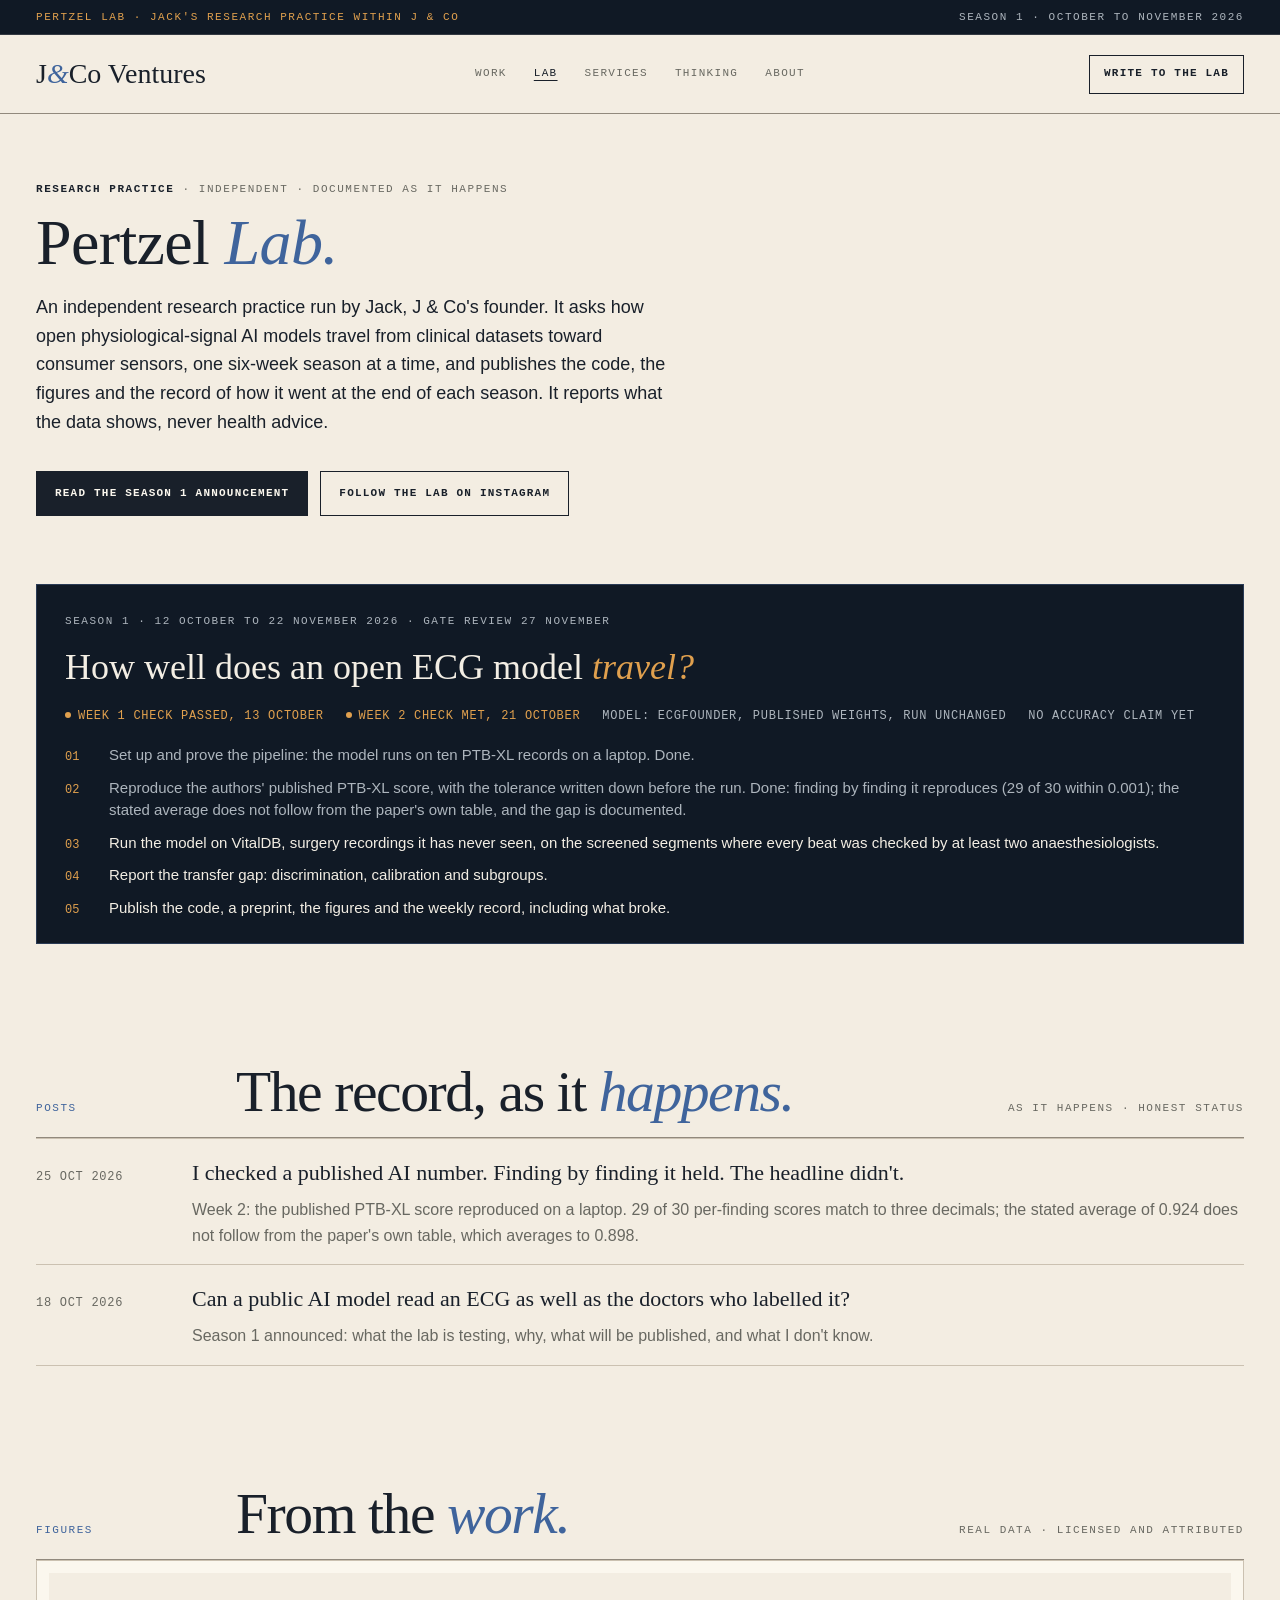
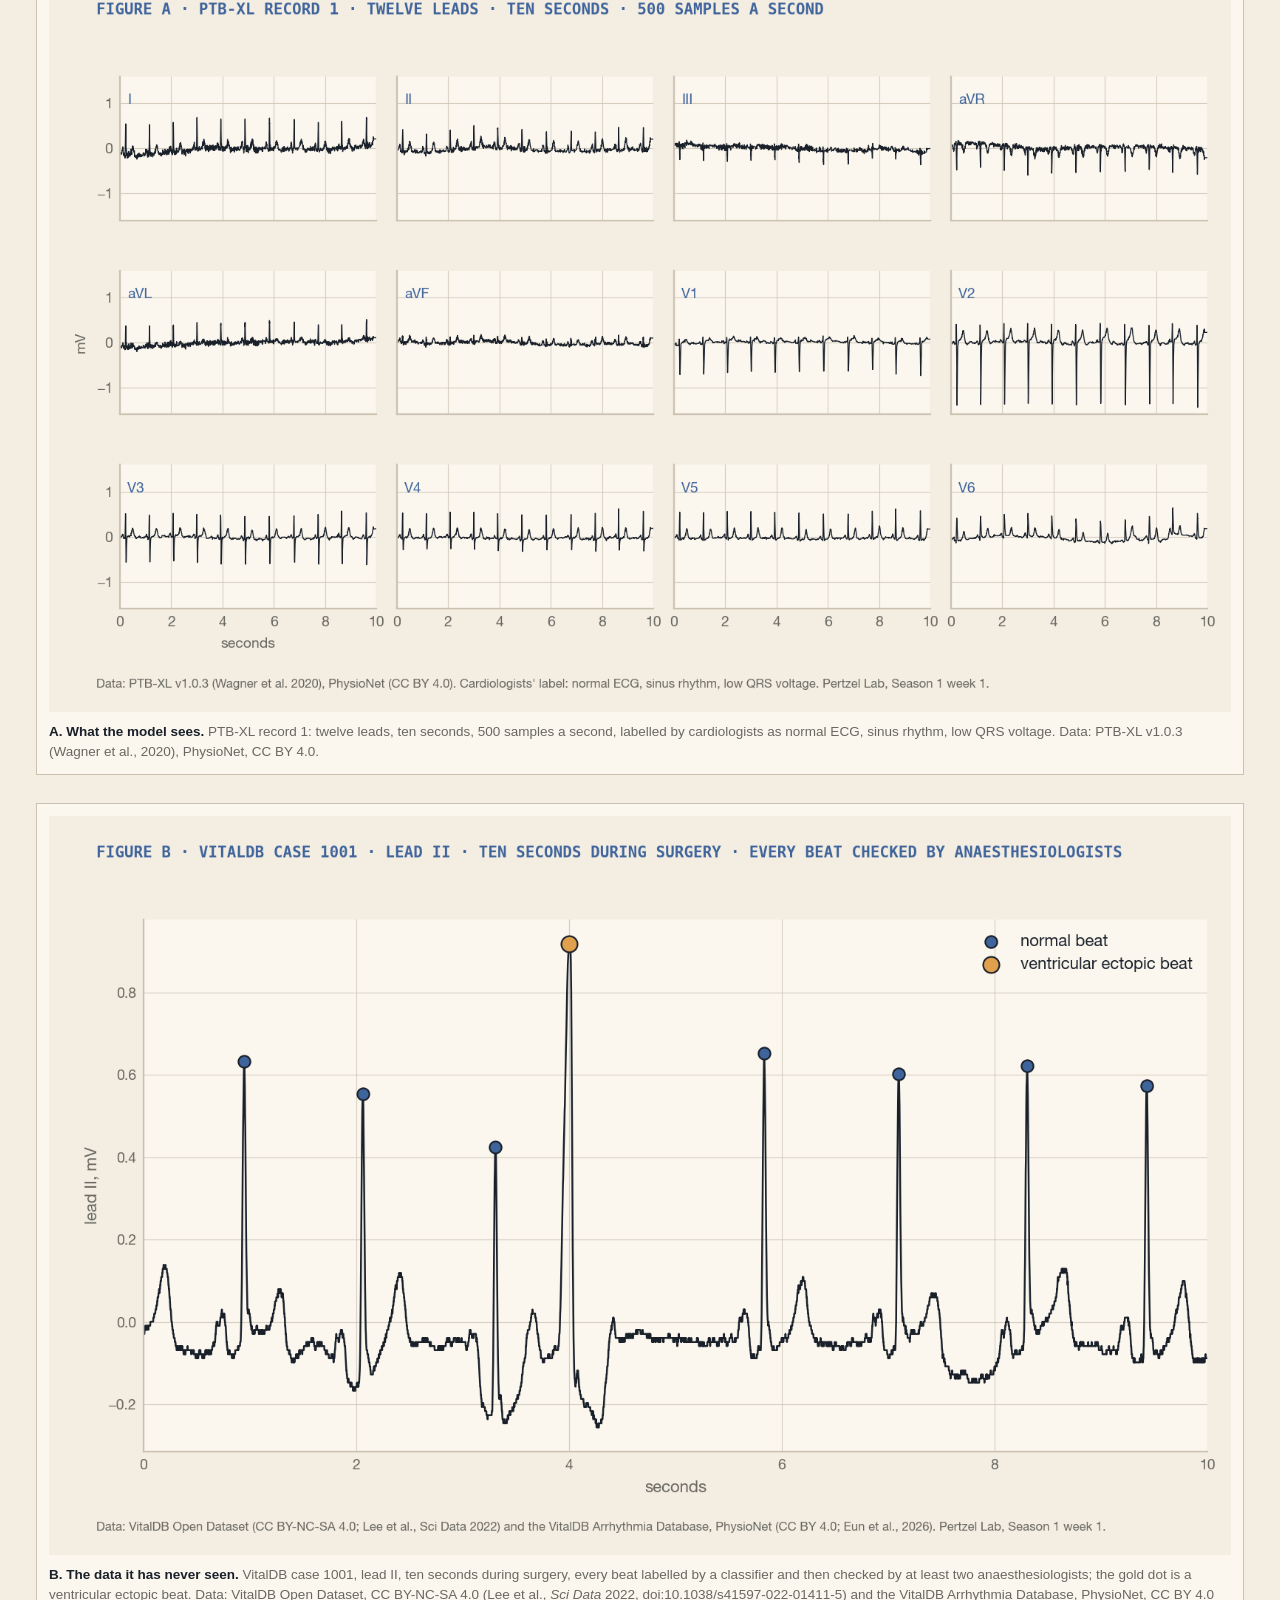
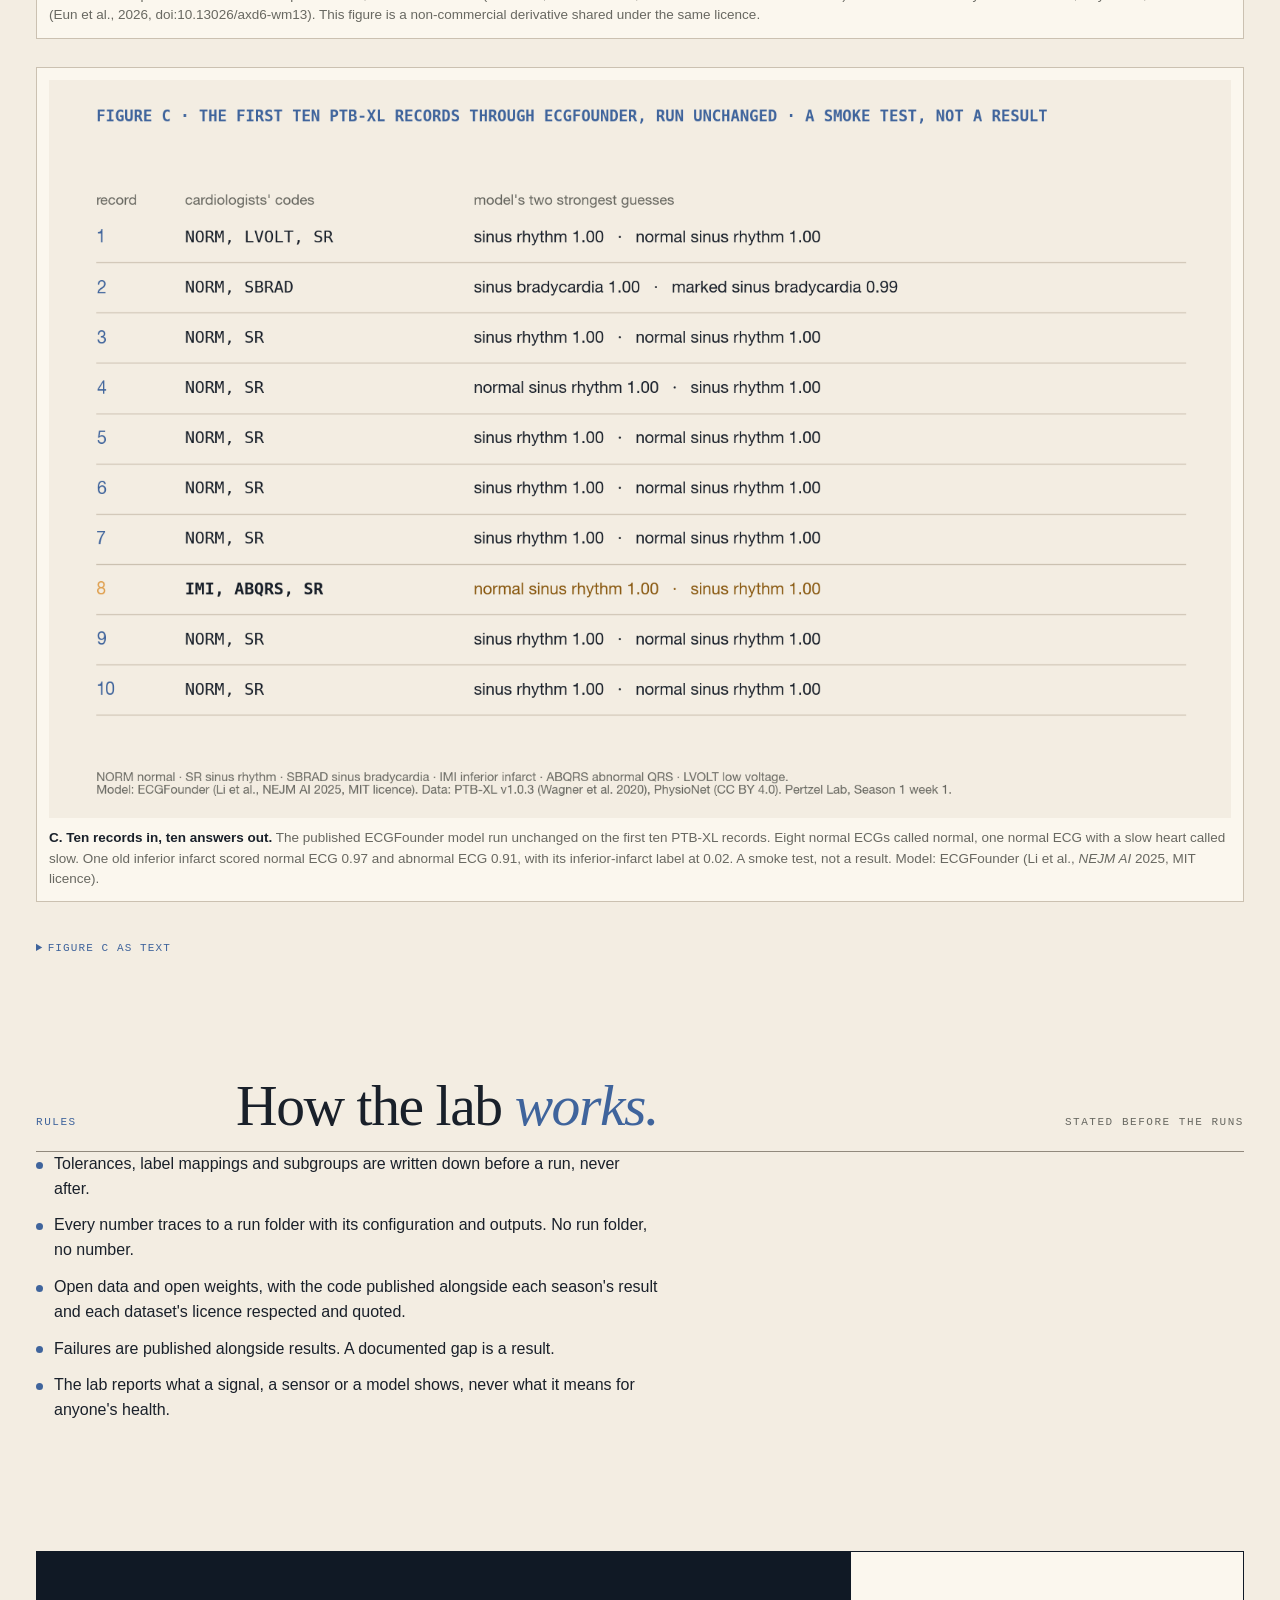
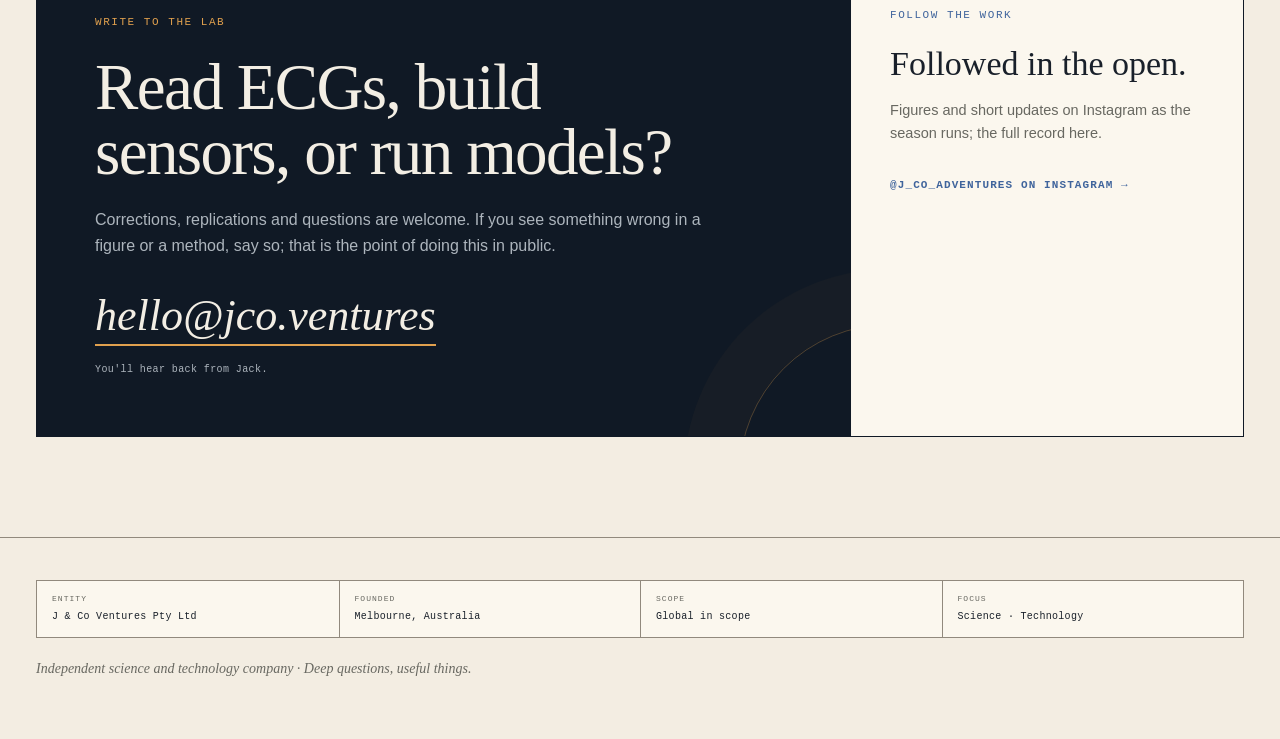
==== commit bdd9210e: "Add the Season 1 week 2 post: the replication, finding by finding and the headline - lab/season-1-we" ====
--- a/lab/index.html
+++ b/lab/index.html
@@ -93,12 +93,13 @@
         <h2 id="season-heading">How well does an open ECG model <em>travel?</em></h2>
         <div class="season-meta">
           <span class="ok">Week 1 check passed, 13 October</span>
+          <span class="ok">Week 2 check met, 21 October</span>
           <span>Model: ECGFounder, published weights, run unchanged</span>
           <span>No accuracy claim yet</span>
         </div>
         <ol class="season-steps" role="list">
           <li><span class="n">01</span><span class="done">Set up and prove the pipeline: the model runs on ten PTB-XL records on a laptop. Done.</span></li>
-          <li><span class="n">02</span><span>Reproduce the authors' published PTB-XL score, with the tolerance written down before the run.</span></li>
+          <li><span class="n">02</span><span class="done">Reproduce the authors' published PTB-XL score, with the tolerance written down before the run. Done: finding by finding it reproduces (29 of 30 within 0.001); the stated average does not follow from the paper's own table, and the gap is documented.</span></li>
           <li><span class="n">03</span><span>Run the model on VitalDB, surgery recordings it has never seen, on the screened segments where every beat was checked by at least two anaesthesiologists.</span></li>
           <li><span class="n">04</span><span>Report the transfer gap: discrimination, calibration and subgroups.</span></li>
           <li><span class="n">05</span><span>Publish the code, a preprint, the figures and the weekly record, including what broke.</span></li>
@@ -113,6 +114,13 @@
         <span class="section-aside micro">As it happens · Honest status</span>
       </div>
       <ul class="posts" role="list">
+        <li>
+          <time datetime="2026-10-25">25 Oct 2026</time>
+          <div>
+            <a href="season-1-week-2.html">I checked a published AI number. Finding by finding it held. The headline didn't.</a>
+            <p>Week 2: the published PTB-XL score reproduced on a laptop. 29 of 30 per-finding scores match to three decimals; the stated average of 0.924 does not follow from the paper's own table, which averages to 0.898.</p>
+          </div>
+        </li>
         <li>
           <time datetime="2026-10-18">18 Oct 2026</time>
           <div>
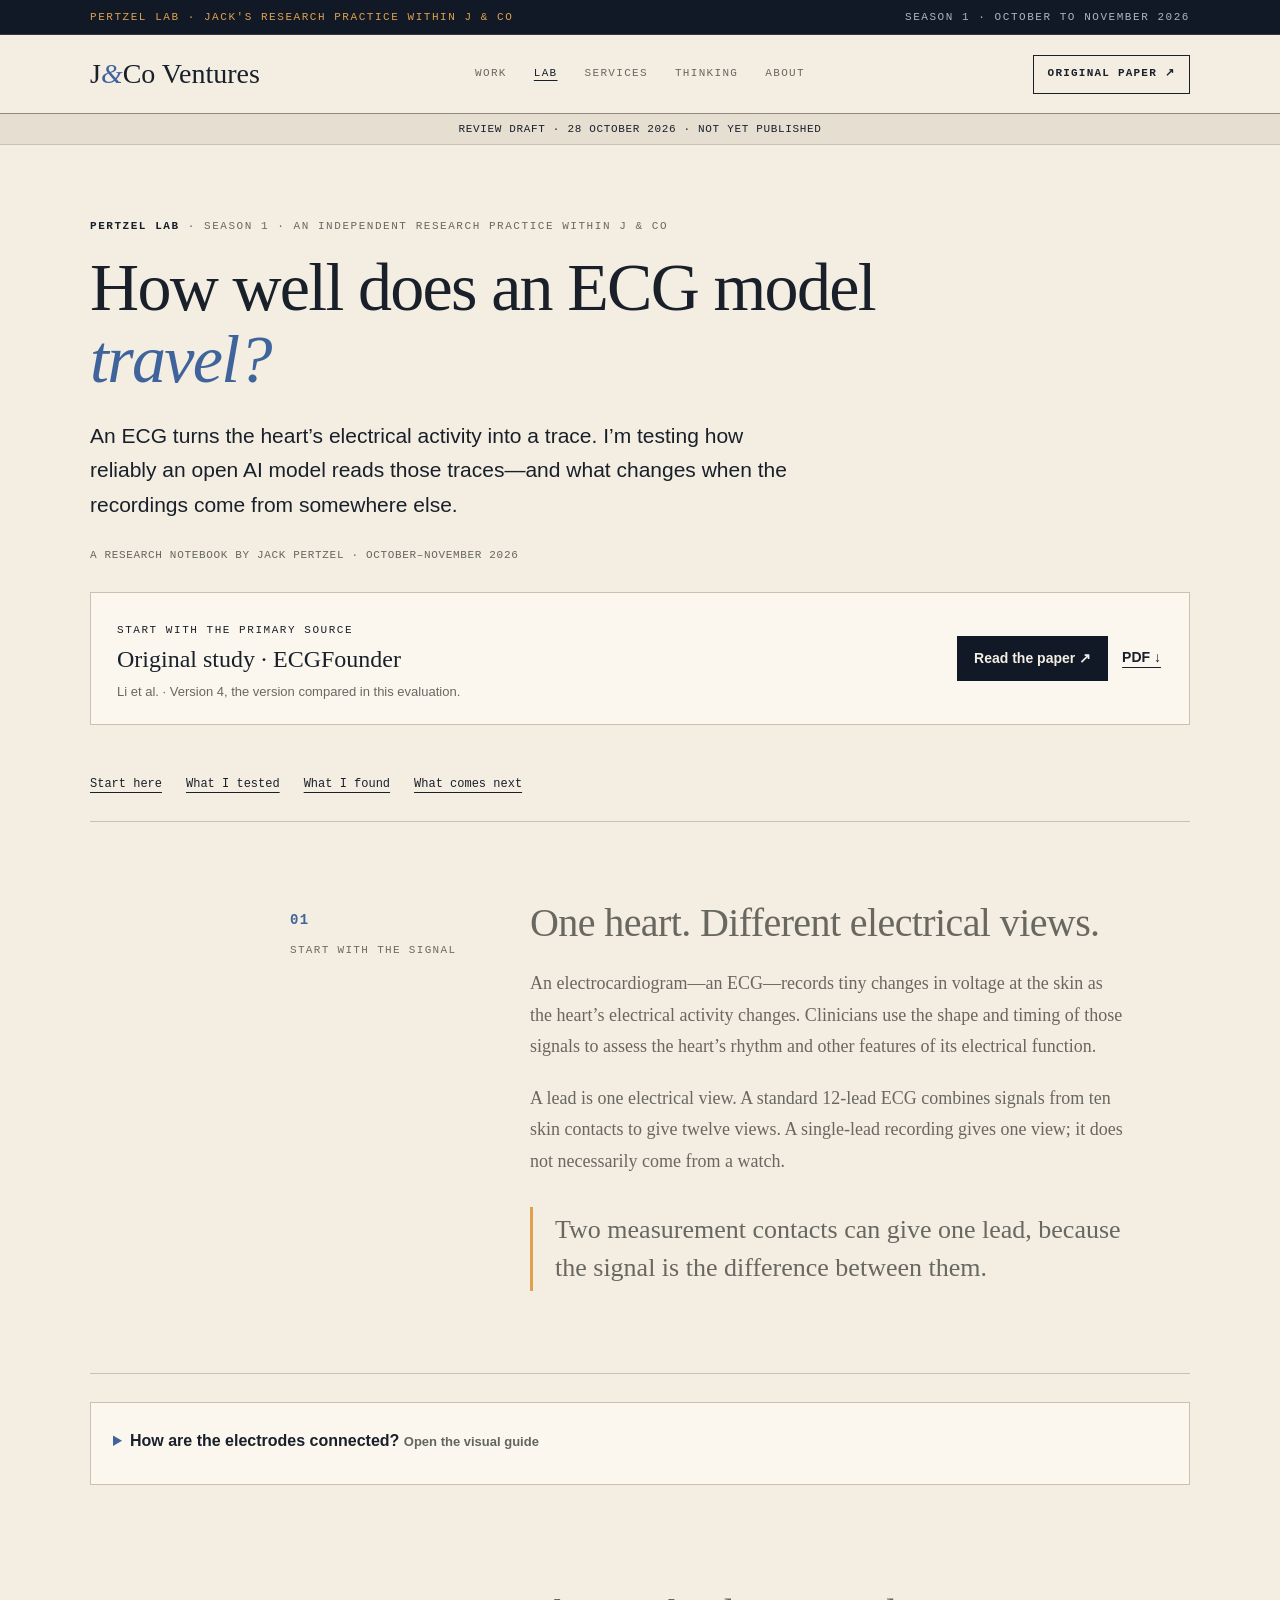
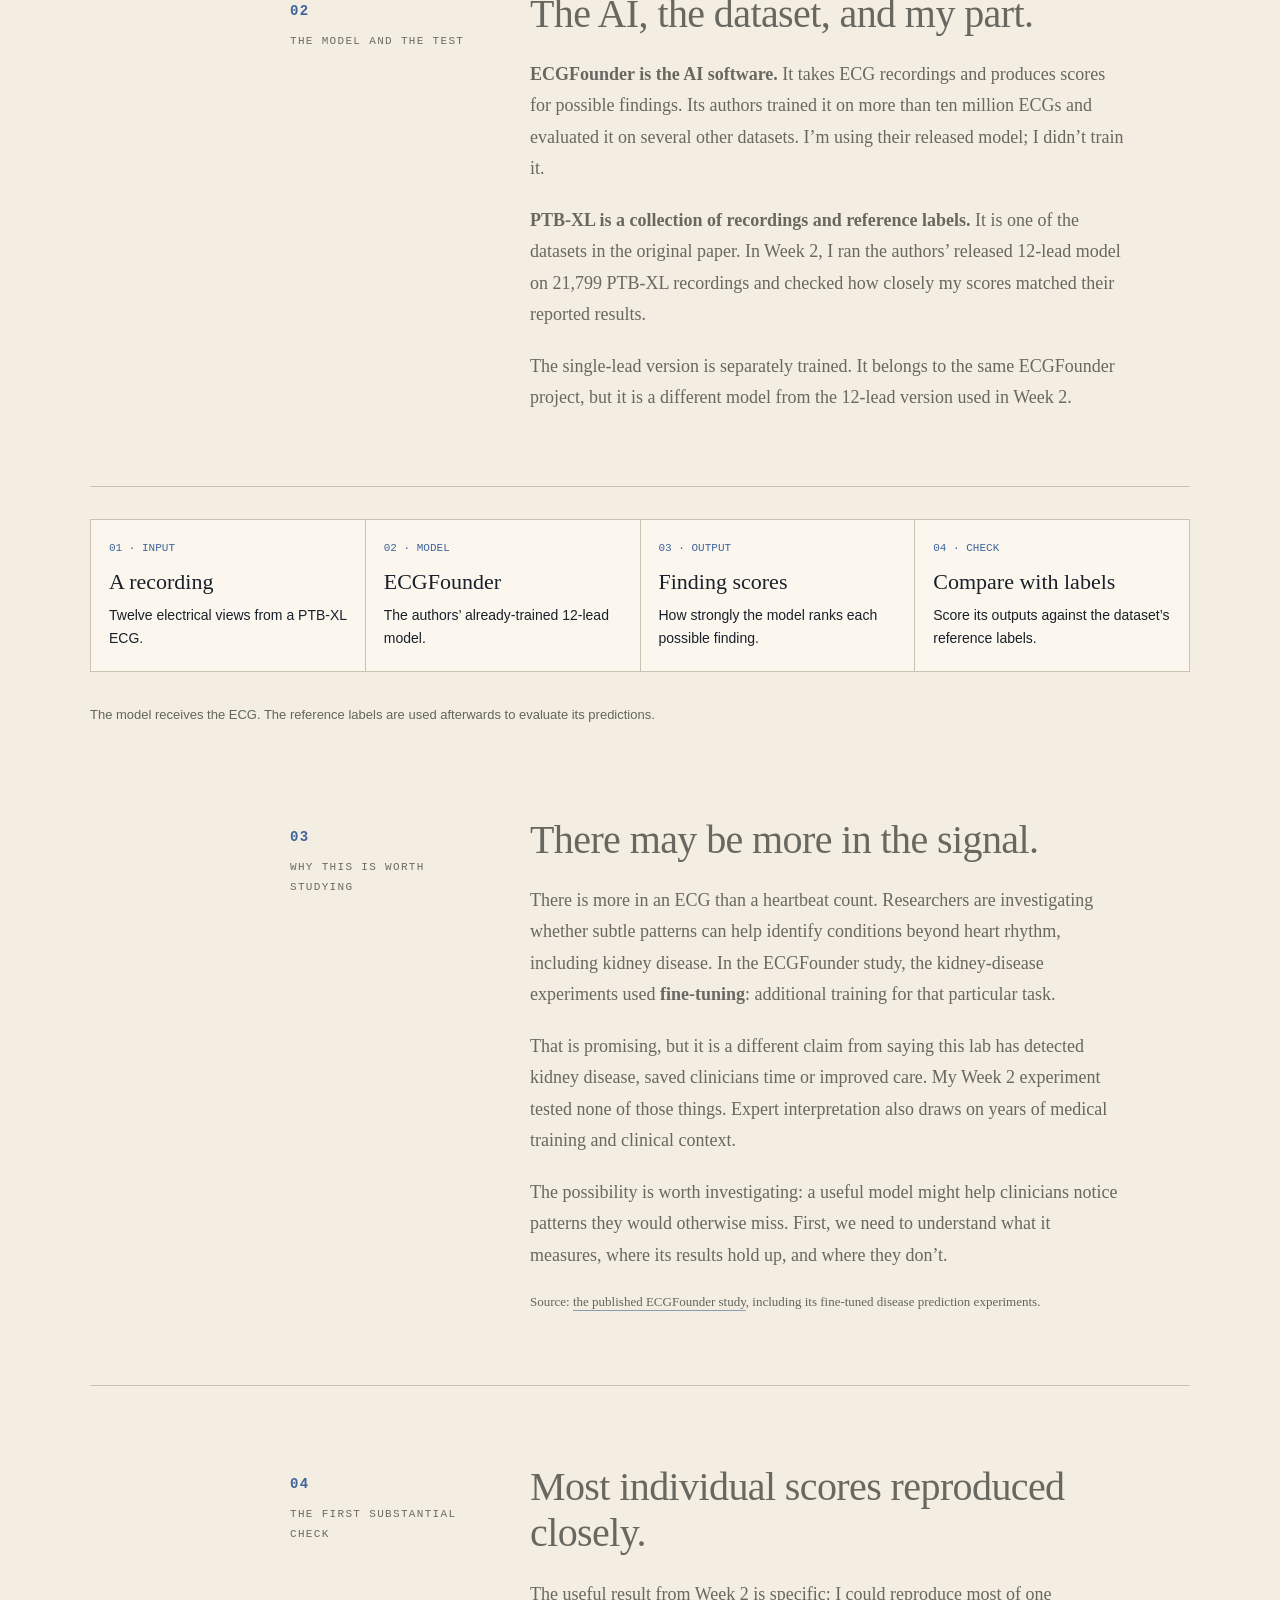
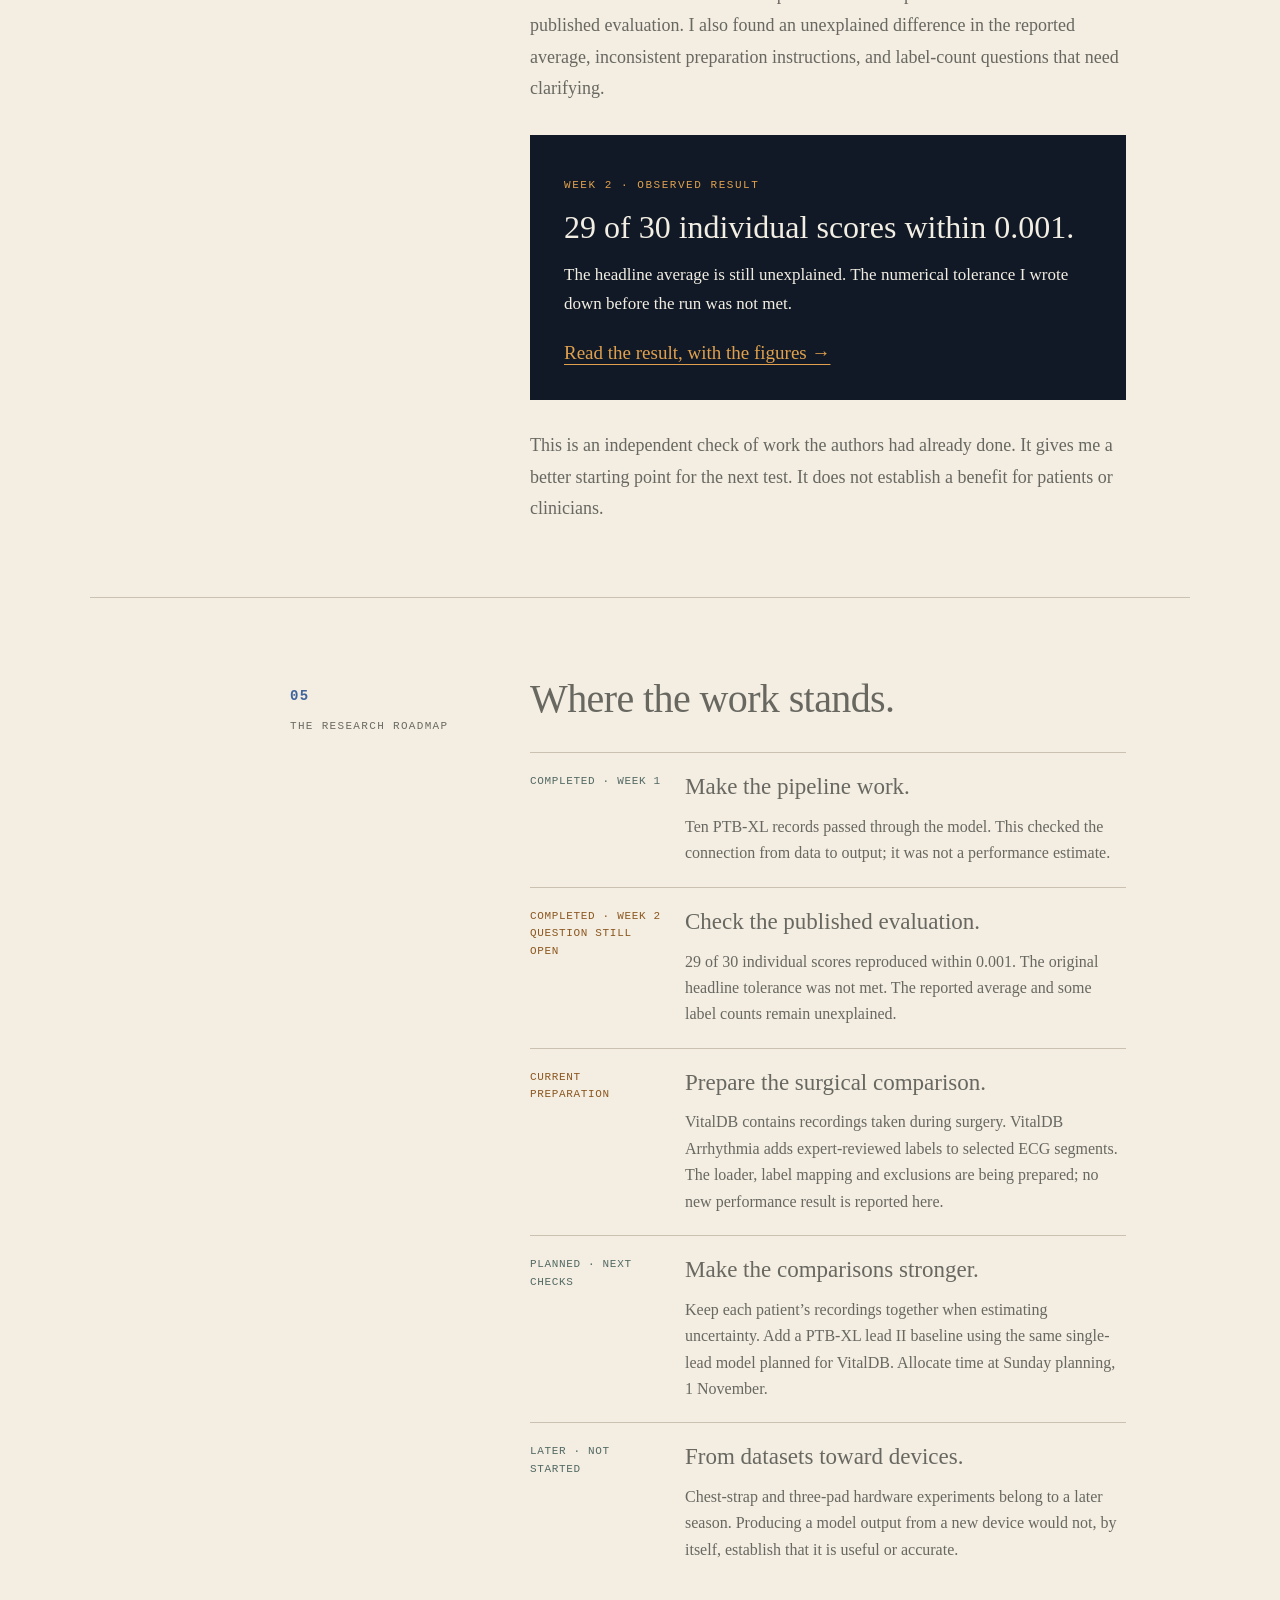
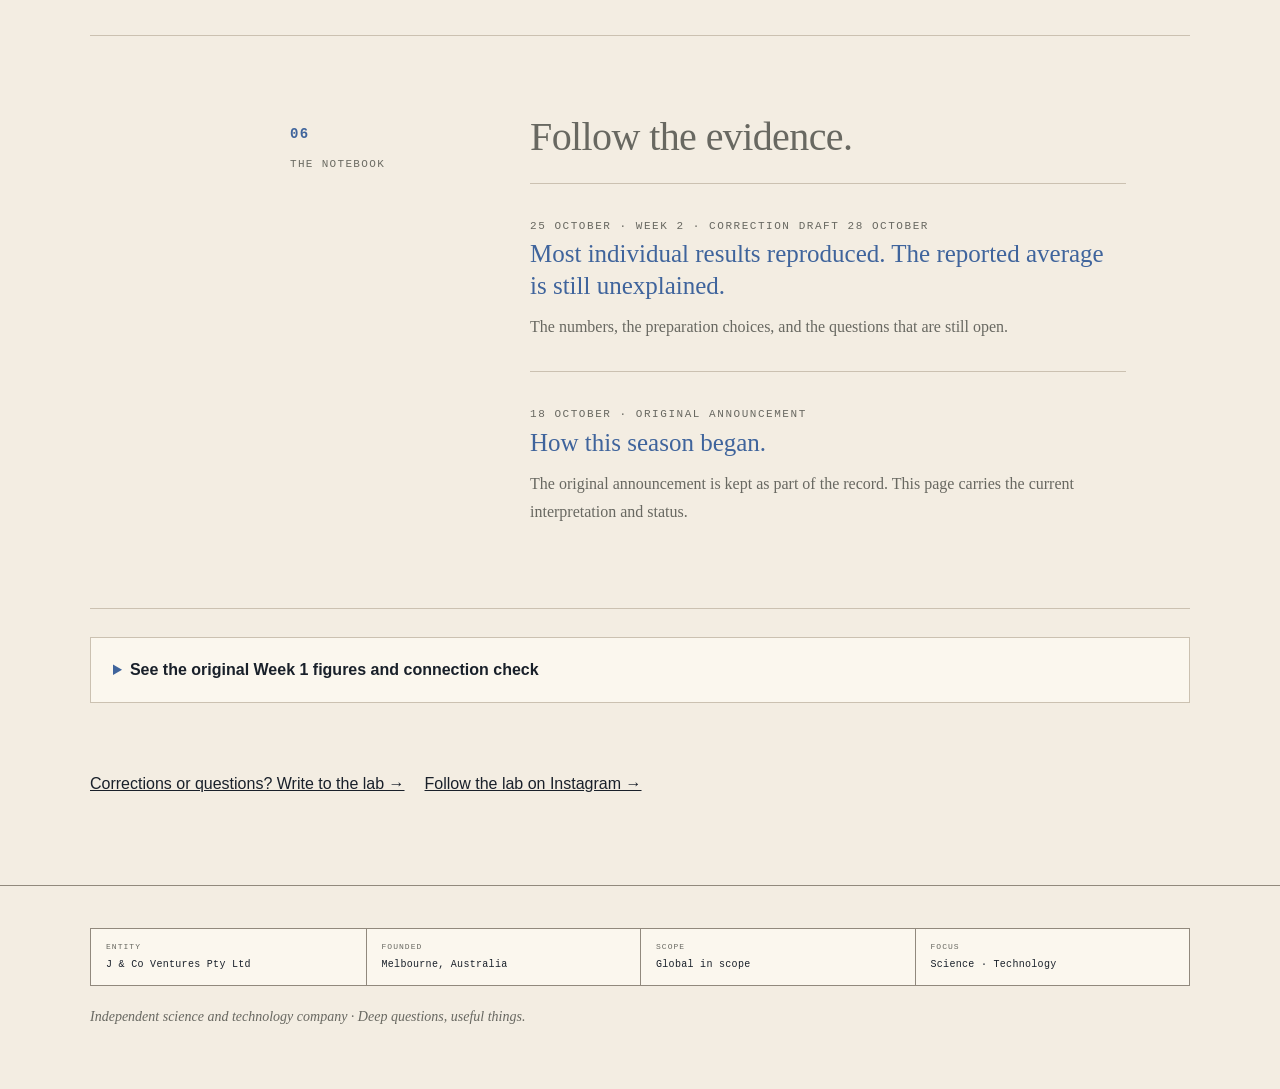
==== commit f448e6d7: "Build ECG reader prototype with corrected results and wired lead guide" ====
--- a/lab/index.html
+++ b/lab/index.html
@@ -4,66 +4,34 @@
 <meta charset="utf-8">
 <meta name="viewport" content="width=device-width, initial-scale=1">
 <meta name="theme-color" content="#f3ede2">
-<title>Pertzel Lab — J &amp; Co Ventures</title>
-<meta name="description" content="Pertzel Lab is an independent research practice run by Jack, J & Co's founder. It asks how open physiological-signal AI models travel from clinical datasets toward consumer sensors, and documents the work as it happens.">
-<meta property="og:title" content="Pertzel Lab — research, documented as it happens">
-<meta property="og:description" content="How well does an open ECG model travel? Season 1 is a six-week study; the code, figures and record are published at its end, including what breaks.">
+<title>How well does an ECG model travel? — Pertzel Lab</title>
+<meta name="description" content="Understand ECGFounder, the PTB-XL reproduction, what remains unexplained and the planned surgical-recording comparison.">
+<meta property="og:title" content="How well does an ECG model travel?">
+<meta property="og:description" content="Understand ECGFounder, the PTB-XL reproduction, what remains unexplained and the planned surgical-recording comparison.">
 <meta property="og:type" content="website">
 <meta property="og:url" content="https://jco.ventures/lab/">
-<meta property="og:image" content="https://jco.ventures/lab/assets/s1-og.png">
+<meta property="og:image" content="https://jco.ventures/lab/assets/s1-reader-og.png">
 <meta property="og:image:width" content="1200">
 <meta property="og:image:height" content="630">
-<meta property="og:image:alt" content="Can a public AI model read an ECG as well as the doctors who labelled it? Pertzel Lab, Season 1.">
+<meta property="og:image:alt" content="How well does an ECG model travel? An independent check of ECGFounder. Pertzel Lab, Season 1.">
 <meta name="twitter:card" content="summary_large_image">
-<meta name="twitter:image" content="https://jco.ventures/lab/assets/s1-og.png">
+<meta name="twitter:image" content="https://jco.ventures/lab/assets/s1-reader-og.png">
 <link rel="canonical" href="https://jco.ventures/lab/">
 <link rel="icon" href="data:image/svg+xml,%3Csvg xmlns='http://www.w3.org/2000/svg' viewBox='0 0 32 32'%3E%3Crect width='32' height='32' fill='%2312161b'/%3E%3Ctext x='16' y='22' font-family='Georgia,serif' font-style='italic' font-size='15' fill='%23ffb454' text-anchor='middle'%3EJ%26Co%3C/text%3E%3C/svg%3E">
 <link rel="stylesheet" href="../assets/site.css">
-<style>
-  .lab-hero { padding: 56px 0 28px; }
-  .lab-hero + .section { padding-top: 40px; }
-  .lab-hero h1 { font-family: var(--serif); font-size: clamp(40px, 6vw, 64px); font-weight: 400; line-height: 1.02; margin: 12px 0 18px; letter-spacing: -0.01em; }
-  .lab-hero h1 em { font-style: italic; color: var(--cobalt); }
-  .lab-lede { max-width: 64ch; font-size: 18px; line-height: 1.6; margin: 0 0 24px; }
-  .season-panel { background: var(--night); color: var(--night-ink); border: 1px solid #2a3b55; padding: 28px 28px 24px; display: grid; gap: 18px; }
-  .season-panel .micro { color: var(--night-muted); }
-  .season-panel h2 { font-family: var(--serif); font-size: clamp(26px, 3.4vw, 36px); font-weight: 400; line-height: 1.15; margin: 0; }
-  .season-panel h2 em { font-style: italic; color: var(--gold); }
-  .season-meta { display: flex; flex-wrap: wrap; gap: 10px 22px; font-family: var(--mono); font-size: 12px; letter-spacing: 0.06em; text-transform: uppercase; color: var(--night-muted); }
-  .season-meta .ok { color: var(--gold); }
-  .season-meta .ok::before { content: ""; display: inline-block; width: 6px; height: 6px; margin-right: 7px; border-radius: 50%; background: var(--gold); vertical-align: middle; }
-  .season-steps { list-style: none; margin: 0; padding: 0; display: grid; gap: 10px; }
-  .season-steps li { display: grid; grid-template-columns: 34px 1fr; gap: 10px; align-items: baseline; font-size: 15px; line-height: 1.5; }
-  .season-steps .n { font-family: var(--mono); font-size: 12px; color: var(--gold); }
-  .season-steps .done { color: var(--night-muted); }
-  .posts { list-style: none; margin: 0; padding: 0; border-top: 1px solid var(--line); }
-  .posts li { display: grid; grid-template-columns: 140px 1fr; gap: 16px; padding: 16px 0; border-bottom: 1px solid var(--line); align-items: baseline; }
-  .posts time { font-family: var(--mono); font-size: 12px; letter-spacing: 0.06em; text-transform: uppercase; color: var(--muted); }
-  .posts a { font-family: var(--serif); font-size: 22px; color: var(--ink); text-decoration: none; }
-  .posts a:hover, .posts a:focus-visible { color: var(--cobalt); text-decoration: underline; }
-  .posts p { margin: 6px 0 0; color: var(--muted); }
-  .figure-grid { display: grid; gap: 28px; }
-  .rules { list-style: none; margin: 0; padding: 0; display: grid; gap: 12px; max-width: 70ch; }
-  .rules li { padding-left: 18px; position: relative; line-height: 1.55; }
-  .rules li::before { content: ""; position: absolute; left: 0; top: 0.62em; width: 7px; height: 7px; border-radius: 50%; background: var(--cobalt); }
-  @media (max-width: 720px) {
-    .posts li { grid-template-columns: 1fr; gap: 6px; }
-    .season-panel { padding: 22px 18px 20px; }
-  }
-</style>
+
+<link rel="stylesheet" href="../assets/lab-reader.css">
+<meta name="robots" content="noindex,nofollow">
 </head>
-<body>
-  <a class="skip-link" href="#main-content">Skip to content</a>
-
-  <div class="masthead-strip">
+<body class="lab-reader"><a class="skip-link" href="#main-content">Skip to content</a><div class="masthead-strip">
     <div class="masthead-inner wrap micro">
       <span>Pertzel Lab · Jack's research practice within J &amp; Co</span>
       <span>Season 1 · October to November 2026</span>
     </div>
   </div>
-
-  <header class="site-header">
-    <nav class="nav wrap" aria-label="Main navigation">
+<header class="site-header">
+
+<nav class="nav wrap" aria-label="Main navigation">
       <a class="wordmark" href="../">J<em>&amp;</em>Co Ventures</a>
       <div class="nav-links">
         <a href="../#work">Work</a>
@@ -72,141 +40,236 @@
         <a href="../#thinking">Thinking</a>
         <a href="../#about">About</a>
       </div>
-      <a class="nav-cta" href="mailto:hello@jco.ventures?subject=Pertzel%20Lab">Write to the lab</a>
-    </nav>
-  </header>
-
-  <main id="main-content">
-    <section class="lab-hero wrap" aria-labelledby="lab-heading">
-      <p class="eyebrow"><strong>Research practice</strong> · Independent · Documented as it happens</p>
-      <h1 id="lab-heading">Pertzel <em>Lab.</em></h1>
-      <p class="lab-lede">An independent research practice run by Jack, J &amp; Co's founder. It asks how open physiological-signal AI models travel from clinical datasets toward consumer sensors, one six-week season at a time, and publishes the code, the figures and the record of how it went at the end of each season. It reports what the data shows, never health advice.</p>
-      <div class="hero-actions">
-        <a class="button primary" href="season-1-announcement.html">Read the Season 1 announcement</a>
-        <a class="button secondary" href="https://www.instagram.com/j_co_adventures/">Follow the lab on Instagram</a>
-      </div>
-    </section>
-
-    <section class="section wrap" id="season-1" aria-labelledby="season-heading">
-      <div class="season-panel">
-        <span class="micro">Season 1 · 12 October to 22 November 2026 · Gate review 27 November</span>
-        <h2 id="season-heading">How well does an open ECG model <em>travel?</em></h2>
-        <div class="season-meta">
-          <span class="ok">Week 1 check passed, 13 October</span>
-          <span class="ok">Week 2 check met, 21 October</span>
-          <span>Model: ECGFounder, published weights, run unchanged</span>
-          <span>No accuracy claim yet</span>
-        </div>
-        <ol class="season-steps" role="list">
-          <li><span class="n">01</span><span class="done">Set up and prove the pipeline: the model runs on ten PTB-XL records on a laptop. Done.</span></li>
-          <li><span class="n">02</span><span class="done">Reproduce the authors' published PTB-XL score, with the tolerance written down before the run. Done: finding by finding it reproduces (29 of 30 within 0.001); the stated average does not follow from the paper's own table, and the gap is documented.</span></li>
-          <li><span class="n">03</span><span>Run the model on VitalDB, surgery recordings it has never seen, on the screened segments where every beat was checked by at least two anaesthesiologists.</span></li>
-          <li><span class="n">04</span><span>Report the transfer gap: discrimination, calibration and subgroups.</span></li>
-          <li><span class="n">05</span><span>Publish the code, a preprint, the figures and the weekly record, including what broke.</span></li>
-        </ol>
-      </div>
-    </section>
-
-    <section class="section wrap" id="posts" aria-labelledby="posts-heading">
-      <div class="section-head">
-        <span class="section-number">Posts</span>
-        <h2 class="section-title" id="posts-heading">The record, as it <em>happens.</em></h2>
-        <span class="section-aside micro">As it happens · Honest status</span>
-      </div>
-      <ul class="posts" role="list">
-        <li>
-          <time datetime="2026-10-25">25 Oct 2026</time>
-          <div>
-            <a href="season-1-week-2.html">I checked a published AI number. Finding by finding it held. The headline didn't.</a>
-            <p>Week 2: the published PTB-XL score reproduced on a laptop. 29 of 30 per-finding scores match to three decimals; the stated average of 0.924 does not follow from the paper's own table, which averages to 0.898.</p>
-          </div>
-        </li>
-        <li>
-          <time datetime="2026-10-18">18 Oct 2026</time>
-          <div>
-            <a href="season-1-announcement.html">Can a public AI model read an ECG as well as the doctors who labelled it?</a>
-            <p>Season 1 announced: what the lab is testing, why, what will be published, and what I don't know.</p>
-          </div>
-        </li>
-      </ul>
-    </section>
-
-    <section class="section wrap" id="figures" aria-labelledby="figures-heading">
+      <a class="nav-cta" href="https://arxiv.org/html/2410.04133v4">Original paper ↗</a>
+
+</nav>
+
+</header><div class="prototype-note">REVIEW DRAFT · 28 OCTOBER 2026 · NOT YET PUBLISHED</div>
+<main id="main-content"><div class="wrap">
+<header class="reader-hero">
+<p class="eyebrow"><strong>Pertzel Lab</strong> · Season 1 · An independent research practice within J &amp; Co
+</p>
+<h1>How well does an ECG model <em>travel?</em>
+</h1>
+<p class="intro">An ECG turns the heart’s electrical activity into a trace. I’m testing how reliably an open AI model reads those traces—and what changes when the recordings come from somewhere else.
+</p>
+<p class="byline">A research notebook by Jack Pertzel · October–November 2026
+</p>
+<aside class="paper-source" aria-label="Original research paper"><div><span class="micro">Start with the primary source</span><strong>Original study · ECGFounder</strong>
+<p>Li et al. · Version 4, the version compared in this evaluation.
+</p></div><div class="source-actions"><a class="read-paper" href="https://arxiv.org/html/2410.04133v4">Read the paper ↗</a><a href="https://arxiv.org/pdf/2410.04133v4">PDF ↓</a></div>
+</aside>
+</header>
+<nav class="reader-jump" aria-label="On this page"><a href="#start">Start here</a><a href="#experiment">What I tested</a><a href="#findings">What I found</a><a href="#roadmap">What comes next</a>
+</nav>
+<section class="read-section" id="start"><div class="section-intro"><div class="section-label"><b>01</b>Start with the signal</div><div class="reading">
+<h2>One heart. Different electrical views.
+</h2>
+<p>An electrocardiogram—an ECG—records tiny changes in voltage at the skin as the heart’s electrical activity changes. Clinicians use the shape and timing of those signals to assess the heart’s rhythm and other features of its electrical function.
+</p>
+<p>A lead is one electrical view. A standard 12-lead ECG combines signals from ten skin contacts to give twelve views. A single-lead recording gives one view; it does not necessarily come from a watch.
+</p><blockquote class="definition">Two measurement contacts can give one lead, because the signal is the difference between them.</blockquote></div></div>
+</section>
+<details class="electrode-panel" id="electrode-guide"><summary>How are the electrodes connected? <span class="small">Open the visual guide</span></summary>
+<p class="diagram-intro">An <strong>electrode</strong> is a contact on the skin. A <strong>lead</strong> is an electrical view made by comparing voltages. The wires carry those signals to the ECG recorder. The AI model is separate software that reads the resulting recording.
+</p><div class="electrode-grid">
+<section class="electrode-card">
+<h3>12-lead ECG
+</h3><div class="count">10 contacts → 12 electrical views</div><img src="assets/ecg-twelve-wiring.svg" width="500" height="666" alt="Front-facing neutral figure: six chest contacts numbered 1 to 6, four limb contacts, and ten separate wires to an ECG recorder. Right-leg contact RL is blue.">
+<p class="legend"><span class="key"></span><strong>Nine measurement contacts:</strong> six on the chest (V1–V6) and three on the limbs. Their signals are combined to create twelve views.
+</p>
+<p class="legend"><span class="key blue"></span><strong>RL, right-leg contact:</strong> supports interference reduction. It is not an extra ECG view.
+</p>
+</section>
+<section class="electrode-card">
+<h3>Single-lead ECG
+</h3><div class="count">Lead II example · 2 measurement contacts</div><img src="assets/ecg-single-wiring.svg" width="500" height="666" alt="Two gold contacts: A minus on the patient's right wrist and B plus on the left lower leg. Each has its own wire to a recorder showing one illustrative trace."><span class="formula">B − A = one ECG trace</span>
+<p class="legend"><span class="key"></span><strong>Both contacts measure.</strong> The recorder subtracts the voltage at A from the voltage at B, moment by moment. That difference is one lead.
+</p>
+<p class="legend">A separate third contact can help reduce interference. It is omitted here to make the measurement pair clear; neither gold contact is that third contact.
+</p>
+</section></div>
+<p class="diagram-note">Schematic educational view; positions are approximate, and monitor traces are illustrative. This is not a device setup or clinical placement guide. Single-lead devices can use other contact positions. <a href="https://www.hssib.org.uk/patient-safety-investigations/12-lead-electrocardiograms-in-ambulance-services/second-investigation-report/">ECG placement source</a> · <a href="https://www.analog.com/en/products/ad8232.html">Two- and three-electrode recording</a>
+</p>
+</details>
+<section class="read-section" id="experiment"><div class="section-intro"><div class="section-label"><b>02</b>The model and the test</div><div class="reading">
+<h2>The AI, the dataset, and my part.
+</h2>
+<p><strong>ECGFounder is the AI software.</strong> It takes ECG recordings and produces scores for possible findings. Its authors trained it on more than ten million ECGs and evaluated it on several other datasets. I’m using their released model; I didn’t train it.
+</p>
+<p><strong>PTB-XL is a collection of recordings and reference labels.</strong> It is one of the datasets in the original paper. In Week 2, I ran the authors’ released 12-lead model on 21,799 PTB-XL recordings and checked how closely my scores matched their reported results.
+</p>
+<p>The single-lead version is separately trained. It belongs to the same ECGFounder project, but it is a different model from the 12-lead version used in Week 2.
+</p></div></div>
+</section>
+<ol class="journey">
+<li><span class="n">01 · INPUT</span><strong>A recording</strong>
+<p>Twelve electrical views from a PTB-XL ECG.
+</p>
+</li>
+<li><span class="n">02 · MODEL</span><strong>ECGFounder</strong>
+<p>The authors’ already-trained 12-lead model.
+</p>
+</li>
+<li><span class="n">03 · OUTPUT</span><strong>Finding scores</strong>
+<p>How strongly the model ranks each possible finding.
+</p>
+</li>
+<li><span class="n">04 · CHECK</span><strong>Compare with labels</strong>
+<p>Score its outputs against the dataset’s reference labels.
+</p>
+</li>
+</ol>
+<p class="small">The model receives the ECG. The reference labels are used afterwards to evaluate its predictions.
+</p>
+<section class="read-section" id="why"><div class="section-intro"><div class="section-label"><b>03</b>Why this is worth studying</div><div class="reading">
+<h2>There may be more in the signal.
+</h2>
+<p>There is more in an ECG than a heartbeat count. Researchers are investigating whether subtle patterns can help identify conditions beyond heart rhythm, including kidney disease. In the ECGFounder study, the kidney-disease experiments used <strong>fine-tuning</strong>: additional training for that particular task.
+</p>
+<p>That is promising, but it is a different claim from saying this lab has detected kidney disease, saved clinicians time or improved care. My Week 2 experiment tested none of those things. Expert interpretation also draws on years of medical training and clinical context.
+</p>
+<p>The possibility is worth investigating: a useful model might help clinicians notice patterns they would otherwise miss. First, we need to understand what it measures, where its results hold up, and where they don’t.
+</p>
+<p class="small">Source: <a href="https://pmc.ncbi.nlm.nih.gov/articles/PMC12327759/">the published ECGFounder study</a>, including its fine-tuned disease prediction experiments.
+</p></div></div>
+</section>
+<section class="read-section" id="findings"><div class="section-intro"><div class="section-label"><b>04</b>The first substantial check</div><div class="reading">
+<h2>Most individual scores reproduced closely.
+</h2>
+<p>The useful result from Week 2 is specific: I could reproduce most of one published evaluation. I also found an unexplained difference in the reported average, inconsistent preparation instructions, and label-count questions that need clarifying.
+</p><div class="finding-panel"><span class="micro">Week 2 · Observed result</span>
+<h3>29 of 30 individual scores within 0.001.
+</h3>
+<p>The headline average is still unexplained. The numerical tolerance I wrote down before the run was not met.
+</p><a href="season-1-week-2.html">Read the result, with the figures →</a></div>
+<p>This is an independent check of work the authors had already done. It gives me a better starting point for the next test. It does not establish a benefit for patients or clinicians.
+</p></div></div>
+</section>
+<section class="read-section" id="roadmap"><div class="section-intro"><div class="section-label"><b>05</b>The research roadmap</div><div class="reading">
+<h2>Where the work stands.
+</h2>
+<ol class="timeline">
+<li><span class="phase">Completed · Week 1</span><div>
+<h3>Make the pipeline work.
+</h3>
+<p>Ten PTB-XL records passed through the model. This checked the connection from data to output; it was not a performance estimate.
+</p></div>
+</li>
+<li><span class="phase open">Completed · Week 2<br>Question still open</span><div>
+<h3>Check the published evaluation.
+</h3>
+<p>29 of 30 individual scores reproduced within 0.001. The original headline tolerance was not met. The reported average and some label counts remain unexplained.
+</p></div>
+</li>
+<li><span class="phase open">Current preparation</span><div>
+<h3>Prepare the surgical comparison.
+</h3>
+<p>VitalDB contains recordings taken during surgery. VitalDB Arrhythmia adds expert-reviewed labels to selected ECG segments. The loader, label mapping and exclusions are being prepared; no new performance result is reported here.
+</p></div>
+</li>
+<li><span class="phase">Planned · Next checks</span><div>
+<h3>Make the comparisons stronger.
+</h3>
+<p>Keep each patient’s recordings together when estimating uncertainty. Add a PTB-XL lead II baseline using the same single-lead model planned for VitalDB. Allocate time at Sunday planning, 1 November.
+</p></div>
+</li>
+<li><span class="phase">Later · Not started</span><div>
+<h3>From datasets toward devices.
+</h3>
+<p>Chest-strap and three-pad hardware experiments belong to a later season. Producing a model output from a new device would not, by itself, establish that it is useful or accurate.
+</p></div>
+</li>
+</ol></div></div>
+</section>
+<section class="read-section" id="notebook"><div class="section-intro"><div class="section-label"><b>06</b>The notebook</div><div class="reading">
+<h2>Follow the evidence.
+</h2><a class="post-link" href="season-1-week-2.html"><span class="micro">25 October · Week 2 · Correction draft 28 October</span>
+<h3>Most individual results reproduced. The reported average is still unexplained.
+</h3>
+<p>The numbers, the preparation choices, and the questions that are still open.
+</p></a><a class="post-link" href="season-1-announcement.html"><span class="micro">18 October · Original announcement</span>
+<h3>How this season began.
+</h3>
+<p>The original announcement is kept as part of the record. This page carries the current interpretation and status.
+</p></a></div></div>
+</section>
+<details><summary>See the original Week 1 figures and connection check</summary><div class="disclosure-body">
+<section class="recorded-examples" id="figures" aria-labelledby="figures-heading">
       <div class="section-head">
         <span class="section-number">Figures</span>
-        <h2 class="section-title" id="figures-heading">From the <em>work.</em></h2>
+
+<h2 class="section-title" id="figures-heading">From the <em>work.</em>
+</h2>
         <span class="section-aside micro">Real data · Licensed and attributed</span>
       </div>
       <div class="figure-grid">
-        <figure class="lab-figure">
+
+<figure class="lab-figure">
           <a class="figure-link" href="assets/s1-fig-a-ptbxl-record-1.png" aria-label="Open figure A at full size"><img src="assets/s1-fig-a-ptbxl-record-1.png" alt="Twelve ECG traces in a grid, labelled I, II, III, aVR, aVL, aVF and V1 to V6, ten seconds each" loading="lazy" width="1600" height="1000"></a>
           <figcaption><strong>A. What the model sees.</strong> PTB-XL record 1: twelve leads, ten seconds, 500 samples a second, labelled by cardiologists as normal ECG, sinus rhythm, low QRS voltage. Data: PTB-XL v1.0.3 (Wagner et al., 2020), PhysioNet, CC BY 4.0.</figcaption>
-        </figure>
-        <figure class="lab-figure">
+
+</figure>
+
+<figure class="lab-figure">
           <a class="figure-link" href="assets/s1-fig-b-vitaldb-case-1001.png" aria-label="Open figure B at full size"><img src="assets/s1-fig-b-vitaldb-case-1001.png" alt="A single ECG trace over ten seconds with eight marked beats: seven blue dots on normal beats and one gold dot on a taller ventricular ectopic beat" loading="lazy" width="1600" height="1000"></a>
-          <figcaption><strong>B. The data it has never seen.</strong> VitalDB case 1001, lead II, ten seconds during surgery, every beat labelled by a classifier and then checked by at least two anaesthesiologists; the gold dot is a ventricular ectopic beat. Data: VitalDB Open Dataset, CC BY-NC-SA 4.0 (Lee et al., <em>Sci Data</em> 2022, doi:10.1038/s41597-022-01411-5) and the VitalDB Arrhythmia Database, PhysioNet, CC BY 4.0 (Eun et al., 2026, doi:10.13026/axd6-wm13). This figure is a non-commercial derivative shared under the same licence.</figcaption>
-        </figure>
-        <figure class="lab-figure">
+          <figcaption><strong>B. An example from the surgical recordings.</strong> VitalDB case 1001, lead II, ten seconds during surgery, with beat annotations reviewed by at least two anaesthesiologists after candidate segments were screened by a classifier; the gold dot is a ventricular ectopic beat. Data: VitalDB Open Dataset, CC BY-NC-SA 4.0 (Lee et al., <em>Sci Data</em> 2022, doi:10.1038/s41597-022-01411-5) and the VitalDB Arrhythmia Database, PhysioNet, CC BY 4.0 (Eun et al., 2026, doi:10.13026/axd6-wm13). This figure is a non-commercial derivative shared under the same licence.</figcaption>
+
+</figure>
+
+<figure class="lab-figure">
           <a class="figure-link" href="assets/s1-fig-c-ten-records.png" aria-label="Open figure C at full size"><img src="assets/s1-fig-c-ten-records.png" alt="A table of ten records with the cardiologists' codes and the model's two strongest guesses; record 8 is highlighted" loading="lazy" width="1600" height="1000"></a>
           <figcaption><strong>C. Ten records in, ten answers out.</strong> The published ECGFounder model run unchanged on the first ten PTB-XL records. Eight normal ECGs called normal, one normal ECG with a slow heart called slow. One old inferior infarct scored normal ECG 0.97 and abnormal ECG 0.91, with its inferior-infarct label at 0.02. A smoke test, not a result. Model: ECGFounder (Li et al., <em>NEJM AI</em> 2025, MIT licence).</figcaption>
-        </figure>
-        <details class="figure-data">
+
+</figure>
+
+<details class="figure-data">
           <summary>Figure C as text</summary>
           <table>
             <caption>The first ten PTB-XL records through ECGFounder, run unchanged; probabilities from runs/s1-w1-smoke/predictions.csv</caption>
-            <thead><tr><th scope="col">Record</th><th scope="col">Cardiologists' codes</th><th scope="col">Model's two strongest guesses</th></tr></thead>
+            <thead>
+<tr><th scope="col">Record</th><th scope="col">Cardiologists' codes</th><th scope="col">Model's two strongest guesses</th>
+</tr></thead>
             <tbody>
-              <tr><th scope="row">1</th><td>NORM, LVOLT, SR</td><td>sinus rhythm 1.00 · normal sinus rhythm 1.00</td></tr>
-              <tr><th scope="row">2</th><td>NORM, SBRAD</td><td>sinus bradycardia 1.00 · marked sinus bradycardia 0.99</td></tr>
-              <tr><th scope="row">3</th><td>NORM, SR</td><td>sinus rhythm 1.00 · normal sinus rhythm 1.00</td></tr>
-              <tr><th scope="row">4</th><td>NORM, SR</td><td>normal sinus rhythm 1.00 · sinus rhythm 1.00</td></tr>
-              <tr><th scope="row">5</th><td>NORM, SR</td><td>sinus rhythm 1.00 · normal sinus rhythm 1.00</td></tr>
-              <tr><th scope="row">6</th><td>NORM, SR</td><td>sinus rhythm 1.00 · normal sinus rhythm 1.00</td></tr>
-              <tr><th scope="row">7</th><td>NORM, SR</td><td>sinus rhythm 1.00 · normal sinus rhythm 1.00</td></tr>
-              <tr><th scope="row">8</th><td>IMI, ABQRS, SR</td><td>normal sinus rhythm 1.00 · sinus rhythm 1.00</td></tr>
-              <tr><th scope="row">9</th><td>NORM, SR</td><td>sinus rhythm 1.00 · normal sinus rhythm 1.00</td></tr>
-              <tr><th scope="row">10</th><td>NORM, SR</td><td>sinus rhythm 1.00 · normal sinus rhythm 1.00</td></tr>
+
+<tr><th scope="row">1</th><td>NORM, LVOLT, SR</td><td>sinus rhythm 1.00 · normal sinus rhythm 1.00</td>
+</tr>
+
+<tr><th scope="row">2</th><td>NORM, SBRAD</td><td>sinus bradycardia 1.00 · marked sinus bradycardia 0.99</td>
+</tr>
+
+<tr><th scope="row">3</th><td>NORM, SR</td><td>sinus rhythm 1.00 · normal sinus rhythm 1.00</td>
+</tr>
+
+<tr><th scope="row">4</th><td>NORM, SR</td><td>normal sinus rhythm 1.00 · sinus rhythm 1.00</td>
+</tr>
+
+<tr><th scope="row">5</th><td>NORM, SR</td><td>sinus rhythm 1.00 · normal sinus rhythm 1.00</td>
+</tr>
+
+<tr><th scope="row">6</th><td>NORM, SR</td><td>sinus rhythm 1.00 · normal sinus rhythm 1.00</td>
+</tr>
+
+<tr><th scope="row">7</th><td>NORM, SR</td><td>sinus rhythm 1.00 · normal sinus rhythm 1.00</td>
+</tr>
+
+<tr><th scope="row">8</th><td>IMI, ABQRS, SR</td><td>normal sinus rhythm 1.00 · sinus rhythm 1.00</td>
+</tr>
+
+<tr><th scope="row">9</th><td>NORM, SR</td><td>sinus rhythm 1.00 · normal sinus rhythm 1.00</td>
+</tr>
+
+<tr><th scope="row">10</th><td>NORM, SR</td><td>sinus rhythm 1.00 · normal sinus rhythm 1.00</td>
+</tr>
             </tbody>
           </table>
-        </details>
-      </div>
-    </section>
-
-    <section class="section wrap" id="rules" aria-labelledby="rules-heading">
-      <div class="section-head">
-        <span class="section-number">Rules</span>
-        <h2 class="section-title" id="rules-heading">How the lab <em>works.</em></h2>
-        <span class="section-aside micro">Stated before the runs</span>
-      </div>
-      <ul class="rules" role="list">
-        <li>Tolerances, label mappings and subgroups are written down before a run, never after.</li>
-        <li>Every number traces to a run folder with its configuration and outputs. No run folder, no number.</li>
-        <li>Open data and open weights, with the code published alongside each season's result and each dataset's licence respected and quoted.</li>
-        <li>Failures are published alongside results. A documented gap is a result.</li>
-        <li>The lab reports what a signal, a sensor or a model shows, never what it means for anyone's health.</li>
-      </ul>
-    </section>
-
-    <section class="closing wrap" id="contact" aria-labelledby="contact-heading">
-      <div class="closing-grid">
-        <div class="contact-panel">
-          <span class="micro">Write to the lab</span>
-          <h2 id="contact-heading">Read ECGs, build sensors, or run models?</h2>
-          <p>Corrections, replications and questions are welcome. If you see something wrong in a figure or a method, say so; that is the point of doing this in public.</p>
-          <a class="email-link" href="mailto:hello@jco.ventures?subject=Pertzel%20Lab">hello@jco.ventures</a>
-          <p class="reply-note">You'll hear back from Jack.</p>
-        </div>
-        <aside class="notes-panel" aria-labelledby="follow-heading">
-          <span class="micro">Follow the work</span>
-          <h3 id="follow-heading">Followed in the open.</h3>
-          <p>Figures and short updates on Instagram as the season runs; the full record here.</p>
-          <a class="card-link" href="https://www.instagram.com/j_co_adventures/">@j_co_adventures on Instagram →</a>
-        </aside>
-      </div>
-    </section>
-  </main>
-
-  <footer>
+
+</details>
+      </div>
+
+</section></div>
+</details><div class="article-end"><a href="mailto:hello@jco.ventures?subject=Pertzel%20Lab">Corrections or questions? Write to the lab →</a><a href="https://www.instagram.com/j_co_adventures/">Follow the lab on Instagram →</a></div></div>
+</main><footer id="contact">
     <div class="wrap">
       <div class="footer-grid" aria-label="J and Co Ventures company details">
         <div class="footer-cell"><span class="k">Entity</span><span class="v">J &amp; Co Ventures Pty Ltd</span></div>
@@ -214,10 +277,8 @@
         <div class="footer-cell"><span class="k">Scope</span><span class="v">Global in scope</span></div>
         <div class="footer-cell"><span class="k">Focus</span><span class="v">Science · Technology</span></div>
       </div>
-      <p class="footer-note">Independent science and technology company · Deep questions, useful things.</p>
+
+<p class="footer-note">Independent science and technology company · Deep questions, useful things.
+</p>
     </div>
-  </footer>
-
-<!-- Cloudflare Web Analytics --><script type="module" src="https://static.cloudflareinsights.com/beacon.min.js" data-cf-beacon='{"token": "a05a8e57742f431893a7942d96ac429e"}'></script><!-- End Cloudflare Web Analytics -->
-</body>
-</html>
+  </footer></body></html>
--- a/assets/lab-reader.css
+++ b/assets/lab-reader.css
@@ -0,0 +1,123 @@
+/* Scoped lab reading experience; company front door keeps its existing styles. */
+.lab-reader { --measure:1100px; }
+.lab-reader .prototype-note {background:#e6ded0;border-bottom:1px solid #cbc1b1;font:11px var(--mono);letter-spacing:.06em;padding:9px 20px;text-align:center;}
+.lab-reader .reader-hero {padding:62px 0 32px;}
+.lab-reader h1 {font:400 clamp(38px,5.4vw,68px)/1.06 var(--serif);letter-spacing:-.025em;max-width:910px;margin:16px 0 24px;}
+.lab-reader h1 em {color:var(--cobalt);font-weight:400;}
+.lab-reader .intro {font-size:21px;line-height:1.65;max-width:720px;margin:0 0 24px;}
+.lab-reader .byline {display:flex;flex-wrap:wrap;gap:8px 20px;font:11px/1.6 var(--mono);text-transform:uppercase;letter-spacing:.06em;color:#64665e;}
+.lab-reader .paper-source {border:1px solid var(--line);background:var(--paper-bright);display:flex;justify-content:space-between;align-items:center;gap:24px;padding:22px 26px;margin:28px 0 0;}
+.lab-reader .paper-source strong {font:24px/1.2 var(--serif);display:block;margin:4px 0 7px;}
+.lab-reader .paper-source p {font-size:13px;color:var(--muted);margin:0;}
+.lab-reader .source-actions {display:flex;gap:12px;flex-shrink:0;}
+.lab-reader .source-actions a {font-size:14px;font-weight:600;text-underline-offset:5px;padding:10px 2px;}
+.lab-reader .source-actions .read-paper {background:var(--night);color:var(--night-ink);text-decoration:none;padding:11px 17px;}
+.lab-reader .reader-jump {display:flex;gap:24px;flex-wrap:wrap;padding:18px 0 28px;border-bottom:1px solid var(--line);font:12px/1.5 var(--mono);}
+.lab-reader .reader-jump a {text-underline-offset:5px;}
+.lab-reader .read-section {padding:52px 0;border-bottom:1px solid var(--line);scroll-margin-top:110px;}
+.lab-reader .section-intro {display:grid;grid-template-columns:200px minmax(0,1fr);gap:40px;align-items:start;}
+.lab-reader .section-label {font:11px/1.8 var(--mono);text-transform:uppercase;letter-spacing:.12em;color:#6b6b63;margin-top:8px;}
+.lab-reader .section-label b {display:block;color:var(--cobalt);font-size:14px;margin-bottom:8px;}
+.lab-reader .reading {max-width:720px;}
+.lab-reader h2 {font:400 clamp(29px,3.4vw,40px)/1.16 var(--serif);letter-spacing:-.015em;margin:0 0 22px;}
+.lab-reader h3 {font:400 25px/1.25 var(--serif);margin:0 0 12px;}
+.lab-reader .reading p, .lab-reader .read-section>p {font-size:18px;line-height:1.75;margin:0 0 20px;}
+.lab-reader p a {text-decoration-color:#8b9bb1;text-underline-offset:4px;}
+.lab-reader .small {font-size:13px!important;line-height:1.65!important;color:#62665e;}
+.lab-reader .definition {font:400 26px/1.45 var(--serif);border-left:3px solid var(--gold);padding:4px 0 4px 22px;margin:30px 0;}
+.lab-reader details {background:var(--paper-bright);border:1px solid var(--line);margin:28px 0;}
+.lab-reader summary {cursor:pointer;padding:19px 22px;font-size:16px;font-weight:600;}
+.lab-reader summary::marker {color:var(--cobalt);}
+.lab-reader .disclosure-body {padding:4px 22px 24px;}
+.lab-reader details p {font-size:16px!important;line-height:1.65!important;}
+.lab-reader .electrode-panel {padding:6px 0 18px;}
+.lab-reader .electrode-panel>summary {padding-bottom:12px;}
+.lab-reader .electrode-panel .diagram-intro {padding:0 24px;max-width:760px;}
+.lab-reader .electrode-grid {display:grid;grid-template-columns:1fr 1fr;margin:18px 20px 0;gap:24px;}
+.lab-reader .electrode-card {min-width:0;}
+.lab-reader .electrode-card+ .electrode-card {border-left:1px solid #ded5c7;padding-left:24px;}
+.lab-reader .electrode-card h3 {margin-bottom:4px;}
+.lab-reader .electrode-card .count {font:12px/1.6 var(--mono);color:#686861;}
+.lab-reader .electrode-card img {width:100%;height:auto;}
+.lab-reader .legend {font-size:15px!important;margin:12px 0!important;line-height:1.6!important;}
+.lab-reader .key {width:11px;height:11px;border-radius:100%;display:inline-block;background:var(--gold);margin-right:7px;}
+.lab-reader .key.blue {background:var(--cobalt);}
+.lab-reader .formula {display:block;background:#eae4d8;padding:14px;font:22px/1.3 var(--serif);margin:12px 0;}
+.lab-reader .diagram-note {padding:14px 24px 0;margin:0!important;font-size:12px!important;color:#686861;}
+.lab-reader .journey {display:grid;grid-template-columns:repeat(4,1fr);gap:1px;background:var(--line);border:1px solid var(--line);margin:32px 0;list-style:none;padding:0;}
+.lab-reader .journey li {background:var(--paper-bright);padding:22px 18px;}
+.lab-reader .journey .n {font:11px var(--mono);color:var(--cobalt);display:block;margin-bottom:15px;}
+.lab-reader .journey strong {font:22px/1.2 var(--serif);display:block;margin:0 0 9px;}
+.lab-reader .journey p {font-size:14px;line-height:1.6;margin:0;}
+.lab-reader .finding-panel {background:var(--night);color:var(--night-ink);padding:32px 34px;margin:30px 0;}
+.lab-reader .finding-panel .micro {color:var(--gold);}
+.lab-reader .finding-panel h3 {font-size:32px;margin:10px 0 14px;}
+.lab-reader .finding-panel p {font-size:17px;line-height:1.65;max-width:680px;}
+.lab-reader .finding-panel a {color:var(--gold);text-underline-offset:5px;}
+.lab-reader .timeline {list-style:none;margin:30px 0 0;padding:0;}
+.lab-reader .timeline li {display:grid;grid-template-columns:135px 1fr;gap:20px;padding:20px 0;border-top:1px solid var(--line);}
+.lab-reader .timeline .phase {font:11px/1.6 var(--mono);color:#526963;text-transform:uppercase;letter-spacing:.06em;}
+.lab-reader .timeline .phase.open {color:#8b571f;}
+.lab-reader .timeline h3 {font-size:23px;}
+.lab-reader .timeline p {font-size:16px;margin:0;line-height:1.65;}
+.lab-reader .reader-figure {margin:32px 0;padding:25px;background:var(--paper-bright);border:1px solid var(--line);}
+.lab-reader .reader-figure h3 {font-size:28px;margin:6px 0 8px;}
+.lab-reader .reader-figure .figure-lede {font-size:15px;line-height:1.6;margin:0 0 20px;}
+.lab-reader .reader-figure img {width:100%;height:auto;}
+.lab-reader figcaption {font:13px/1.7 var(--sans);text-transform:none;letter-spacing:0;color:#62665e;margin-top:18px;}
+.lab-reader .figure-tools {display:flex;flex-wrap:wrap;gap:14px;margin-top:12px;font:12px var(--mono);}
+.lab-reader .score-comparison {display:grid;grid-template-columns:1fr 1fr;gap:24px;margin:26px 0 20px;}
+.lab-reader .score-comparison .score {font:48px/1.2 var(--serif);display:block;color:var(--cobalt);margin:10px 0;}
+.lab-reader .score-comparison p {font-size:14px;line-height:1.6;margin:0;}
+.lab-reader .unresolved-score {border-top:1px dashed #a59987;padding-top:22px;display:grid;grid-template-columns:125px 1fr;gap:20px;align-items:start;}
+.lab-reader .unresolved-score strong {font:34px/1.2 var(--serif);color:#925c22;}
+.lab-reader .unresolved-score p {font-size:15px;line-height:1.65;margin:0;}
+.lab-reader .notice {padding:20px 24px;border-left:3px solid var(--gold);background:#ede4d6;margin:28px 0;}
+.lab-reader .notice p {font-size:16px;margin:0;line-height:1.65;}
+.lab-reader .data-wrap {overflow-x:auto;padding:0 20px 22px;}
+.lab-reader table {border-collapse:collapse;width:100%;font-size:13px;line-height:1.5;}
+.lab-reader th, .lab-reader td {padding:10px 12px 10px 0;text-align:left;border-bottom:1px solid var(--line);vertical-align:top;}
+.lab-reader td:not(:first-child),.lab-reader th:not(:first-child) {font-variant-numeric:tabular-nums;text-align:right;}
+.lab-reader th[scope=row] {font-weight:400;}
+.lab-reader caption {text-align:left;font-size:12px;color:var(--muted);padding-bottom:12px;}
+.lab-reader .post-link {display:block;text-decoration:none;padding:24px 0;border-top:1px solid var(--line);}
+.lab-reader .post-link h3 {color:var(--cobalt);}
+.lab-reader .post-link p {font-size:16px!important;margin:6px 0!important;}
+.lab-reader .source-list {font-size:14px;line-height:1.8;padding-left:20px;}
+.lab-reader .article-end {padding:40px 0;display:flex;flex-wrap:wrap;gap:20px;}
+.lab-reader footer {margin-top:48px;}
+@media(max-width:760px){
+ .lab-reader .wrap {width:calc(100% - 36px);}
+ .lab-reader .reader-hero {padding:36px 0 20px;}
+ .lab-reader h1 {font-size:42px;}
+ .lab-reader .intro {font-size:18px;}
+ .lab-reader .paper-source {display:block;padding:20px;}
+ .lab-reader .source-actions {margin-top:14px;gap:18px;}
+ .lab-reader .reader-jump {gap:14px 22px;font-size:11px;}
+ .lab-reader .section-intro {grid-template-columns:1fr;gap:15px;}
+ .lab-reader .section-label b {display:inline;margin-right:12px;}
+ .lab-reader .read-section {padding:35px 0;}
+ .lab-reader .reading p {font-size:17px;line-height:1.75;}
+ .lab-reader .electrode-grid {grid-template-columns:1fr;gap:22px;margin:16px;}
+ .lab-reader .electrode-card+ .electrode-card {border-left:0;border-top:1px solid var(--line);padding:22px 0 0;}
+ .lab-reader .electrode-card h3 {font-size:26px;}
+ .lab-reader .electrode-panel .diagram-intro {padding:0 17px;}
+ .lab-reader .journey {grid-template-columns:1fr 1fr;}
+ .lab-reader .journey li {padding:18px 14px;}
+ .lab-reader .journey strong {font-size:21px;}
+ .lab-reader .finding-panel {padding:24px;}
+ .lab-reader .timeline li {grid-template-columns:1fr;gap:7px;}
+ .lab-reader .reader-figure {padding:18px 12px;}
+ .lab-reader .reader-figure h3 {font-size:26px;}
+ .lab-reader .score-comparison {gap:16px;}
+ .lab-reader .score-comparison .score {font-size:38px;}
+ .lab-reader .unresolved-score {grid-template-columns:1fr;gap:8px;}
+ .lab-reader .data-wrap {padding:0 12px 16px;}
+ .lab-reader .small {overflow-wrap:anywhere;}
+}
+@media(prefers-reduced-motion:reduce){.lab-reader {scroll-behavior:auto;}}
+.lab-reader summary {scroll-margin-top:120px;}
+.lab-reader .score-comparison .micro {display:block;min-height:36px;}
+.lab-reader .reader-figure p {font-family:var(--sans);}
+.lab-reader .reader-figure .score-comparison p {font-family:var(--sans);}
+.lab-reader #contact {scroll-margin-top:120px;}
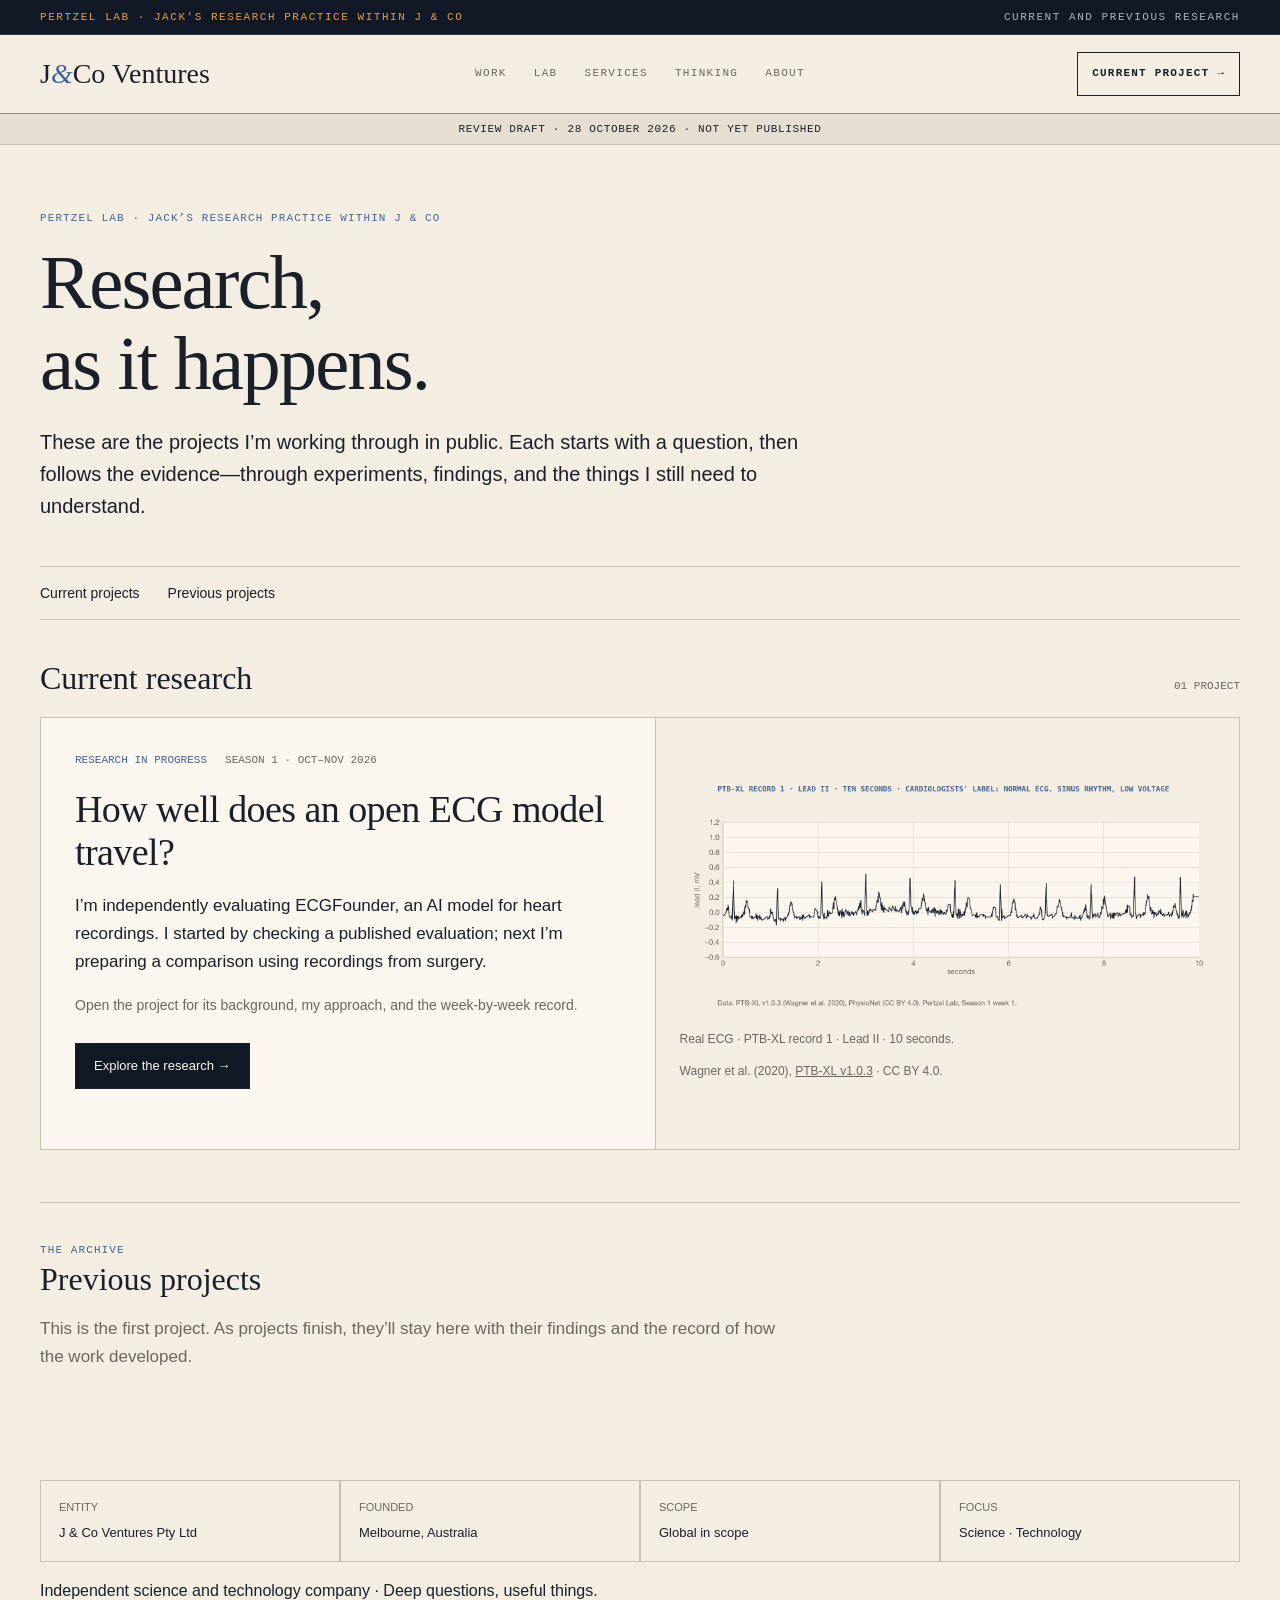
==== commit c23afa0e: "Implement approved lab project and journal navigation" ====
--- a/lab/index.html
+++ b/lab/index.html
@@ -1,284 +1,69 @@
 <!DOCTYPE html>
+
 <html lang="en">
 <head>
-<meta charset="utf-8">
-<meta name="viewport" content="width=device-width, initial-scale=1">
-<meta name="theme-color" content="#f3ede2">
-<title>How well does an ECG model travel? — Pertzel Lab</title>
-<meta name="description" content="Understand ECGFounder, the PTB-XL reproduction, what remains unexplained and the planned surgical-recording comparison.">
-<meta property="og:title" content="How well does an ECG model travel?">
-<meta property="og:description" content="Understand ECGFounder, the PTB-XL reproduction, what remains unexplained and the planned surgical-recording comparison.">
-<meta property="og:type" content="website">
-<meta property="og:url" content="https://jco.ventures/lab/">
-<meta property="og:image" content="https://jco.ventures/lab/assets/s1-reader-og.png">
-<meta property="og:image:width" content="1200">
-<meta property="og:image:height" content="630">
-<meta property="og:image:alt" content="How well does an ECG model travel? An independent check of ECGFounder. Pertzel Lab, Season 1.">
-<meta name="twitter:card" content="summary_large_image">
-<meta name="twitter:image" content="https://jco.ventures/lab/assets/s1-reader-og.png">
-<link rel="canonical" href="https://jco.ventures/lab/">
-<link rel="icon" href="data:image/svg+xml,%3Csvg xmlns='http://www.w3.org/2000/svg' viewBox='0 0 32 32'%3E%3Crect width='32' height='32' fill='%2312161b'/%3E%3Ctext x='16' y='22' font-family='Georgia,serif' font-style='italic' font-size='15' fill='%23ffb454' text-anchor='middle'%3EJ%26Co%3C/text%3E%3C/svg%3E">
-<link rel="stylesheet" href="../assets/site.css">
+<meta charset="utf-8"/>
+<meta content="width=device-width, initial-scale=1" name="viewport"/>
+<meta content="#f3ede2" name="theme-color"/>
+<title>Research projects — Pertzel Lab</title>
 
-<link rel="stylesheet" href="../assets/lab-reader.css">
-<meta name="robots" content="noindex,nofollow">
+
+<meta content="noindex,nofollow" name="robots"/><meta content="The research projects I am working through in public: the questions, experiments, findings and things I still need to understand. Pertzel Lab, within J &amp; Co Ventures." name="description"/>
+<meta content="noindex,nofollow" name="robots"/>
+<meta content="Research projects" property="og:title"/>
+<meta content="The research projects I am working through in public: the questions, experiments, findings and things I still need to understand. Pertzel Lab, within J &amp; Co Ventures." property="og:description"/>
+<meta content="website" property="og:type"/>
+<meta content="https://jco.ventures/lab/" property="og:url"/>
+<meta content="https://jco.ventures/lab/assets/s1-card-ptbxl-lead-ii.png" property="og:image"/>
+<meta content="1600" property="og:image:width"/>
+<meta content="720" property="og:image:height"/>
+<meta content="Real ten-second ECG recording from PTB-XL record 1, lead II. Wagner et al. (2020), CC BY 4.0." property="og:image:alt"/>
+<meta content="summary_large_image" name="twitter:card"/>
+<meta content="https://jco.ventures/lab/assets/s1-card-ptbxl-lead-ii.png" name="twitter:image"/>
+<link href="https://jco.ventures/lab/" rel="canonical"/>
+<link href="data:image/svg+xml,%3Csvg xmlns='http://www.w3.org/2000/svg' viewBox='0 0 32 32'%3E%3Crect width='32' height='32' fill='%2312161b'/%3E%3Ctext x='16' y='22' font-family='Georgia,serif' font-style='italic' font-size='15' fill='%23ffb454' text-anchor='middle'%3EJ%26Co%3C/text%3E%3C/svg%3E" rel="icon"/>
+<link href="/assets/lab-journey.css" rel="stylesheet"/>
 </head>
-<body class="lab-reader"><a class="skip-link" href="#main-content">Skip to content</a><div class="masthead-strip">
-    <div class="masthead-inner wrap micro">
-      <span>Pertzel Lab · Jack's research practice within J &amp; Co</span>
-      <span>Season 1 · October to November 2026</span>
-    </div>
-  </div>
+<body class="lab-journey"><div class="lab-reader">
+<a class="skip-link" href="#main-content">Skip to content</a>
+<div class="masthead-strip">
+<div class="masthead-inner wrap micro">
+<span>Pertzel Lab · Jack's research practice within J &amp; Co</span>
+<span>Current and previous research</span>
+</div>
+</div>
 <header class="site-header">
-
-<nav class="nav wrap" aria-label="Main navigation">
-      <a class="wordmark" href="../">J<em>&amp;</em>Co Ventures</a>
-      <div class="nav-links">
-        <a href="../#work">Work</a>
-        <a href="./" aria-current="page">Lab</a>
-        <a href="../#services">Services</a>
-        <a href="../#thinking">Thinking</a>
-        <a href="../#about">About</a>
-      </div>
-      <a class="nav-cta" href="https://arxiv.org/html/2410.04133v4">Original paper ↗</a>
-
+<nav aria-label="Main navigation" class="nav wrap">
+<a class="wordmark" href="/">J<em>&amp;</em>Co Ventures</a>
+<div class="nav-links">
+<a href="/#work">Work</a>
+<a aria-current="page" href="/lab/">Lab</a>
+<a href="/#services">Services</a>
+<a href="/#thinking">Thinking</a>
+<a href="/#about">About</a>
+</div>
+<a class="nav-cta" href="/lab/ecgfounder/">Current project →</a>
 </nav>
-
-</header><div class="prototype-note">REVIEW DRAFT · 28 OCTOBER 2026 · NOT YET PUBLISHED</div>
-<main id="main-content"><div class="wrap">
-<header class="reader-hero">
-<p class="eyebrow"><strong>Pertzel Lab</strong> · Season 1 · An independent research practice within J &amp; Co
-</p>
-<h1>How well does an ECG model <em>travel?</em>
-</h1>
-<p class="intro">An ECG turns the heart’s electrical activity into a trace. I’m testing how reliably an open AI model reads those traces—and what changes when the recordings come from somewhere else.
-</p>
-<p class="byline">A research notebook by Jack Pertzel · October–November 2026
-</p>
-<aside class="paper-source" aria-label="Original research paper"><div><span class="micro">Start with the primary source</span><strong>Original study · ECGFounder</strong>
-<p>Li et al. · Version 4, the version compared in this evaluation.
-</p></div><div class="source-actions"><a class="read-paper" href="https://arxiv.org/html/2410.04133v4">Read the paper ↗</a><a href="https://arxiv.org/pdf/2410.04133v4">PDF ↓</a></div>
-</aside>
 </header>
-<nav class="reader-jump" aria-label="On this page"><a href="#start">Start here</a><a href="#experiment">What I tested</a><a href="#findings">What I found</a><a href="#roadmap">What comes next</a>
-</nav>
-<section class="read-section" id="start"><div class="section-intro"><div class="section-label"><b>01</b>Start with the signal</div><div class="reading">
-<h2>One heart. Different electrical views.
-</h2>
-<p>An electrocardiogram—an ECG—records tiny changes in voltage at the skin as the heart’s electrical activity changes. Clinicians use the shape and timing of those signals to assess the heart’s rhythm and other features of its electrical function.
-</p>
-<p>A lead is one electrical view. A standard 12-lead ECG combines signals from ten skin contacts to give twelve views. A single-lead recording gives one view; it does not necessarily come from a watch.
-</p><blockquote class="definition">Two measurement contacts can give one lead, because the signal is the difference between them.</blockquote></div></div>
-</section>
-<details class="electrode-panel" id="electrode-guide"><summary>How are the electrodes connected? <span class="small">Open the visual guide</span></summary>
-<p class="diagram-intro">An <strong>electrode</strong> is a contact on the skin. A <strong>lead</strong> is an electrical view made by comparing voltages. The wires carry those signals to the ECG recorder. The AI model is separate software that reads the resulting recording.
-</p><div class="electrode-grid">
-<section class="electrode-card">
-<h3>12-lead ECG
-</h3><div class="count">10 contacts → 12 electrical views</div><img src="assets/ecg-twelve-wiring.svg" width="500" height="666" alt="Front-facing neutral figure: six chest contacts numbered 1 to 6, four limb contacts, and ten separate wires to an ECG recorder. Right-leg contact RL is blue.">
-<p class="legend"><span class="key"></span><strong>Nine measurement contacts:</strong> six on the chest (V1–V6) and three on the limbs. Their signals are combined to create twelve views.
-</p>
-<p class="legend"><span class="key blue"></span><strong>RL, right-leg contact:</strong> supports interference reduction. It is not an extra ECG view.
-</p>
-</section>
-<section class="electrode-card">
-<h3>Single-lead ECG
-</h3><div class="count">Lead II example · 2 measurement contacts</div><img src="assets/ecg-single-wiring.svg" width="500" height="666" alt="Two gold contacts: A minus on the patient's right wrist and B plus on the left lower leg. Each has its own wire to a recorder showing one illustrative trace."><span class="formula">B − A = one ECG trace</span>
-<p class="legend"><span class="key"></span><strong>Both contacts measure.</strong> The recorder subtracts the voltage at A from the voltage at B, moment by moment. That difference is one lead.
-</p>
-<p class="legend">A separate third contact can help reduce interference. It is omitted here to make the measurement pair clear; neither gold contact is that third contact.
-</p>
-</section></div>
-<p class="diagram-note">Schematic educational view; positions are approximate, and monitor traces are illustrative. This is not a device setup or clinical placement guide. Single-lead devices can use other contact positions. <a href="https://www.hssib.org.uk/patient-safety-investigations/12-lead-electrocardiograms-in-ambulance-services/second-investigation-report/">ECG placement source</a> · <a href="https://www.analog.com/en/products/ad8232.html">Two- and three-electrode recording</a>
-</p>
-</details>
-<section class="read-section" id="experiment"><div class="section-intro"><div class="section-label"><b>02</b>The model and the test</div><div class="reading">
-<h2>The AI, the dataset, and my part.
-</h2>
-<p><strong>ECGFounder is the AI software.</strong> It takes ECG recordings and produces scores for possible findings. Its authors trained it on more than ten million ECGs and evaluated it on several other datasets. I’m using their released model; I didn’t train it.
-</p>
-<p><strong>PTB-XL is a collection of recordings and reference labels.</strong> It is one of the datasets in the original paper. In Week 2, I ran the authors’ released 12-lead model on 21,799 PTB-XL recordings and checked how closely my scores matched their reported results.
-</p>
-<p>The single-lead version is separately trained. It belongs to the same ECGFounder project, but it is a different model from the 12-lead version used in Week 2.
-</p></div></div>
-</section>
-<ol class="journey">
-<li><span class="n">01 · INPUT</span><strong>A recording</strong>
-<p>Twelve electrical views from a PTB-XL ECG.
-</p>
-</li>
-<li><span class="n">02 · MODEL</span><strong>ECGFounder</strong>
-<p>The authors’ already-trained 12-lead model.
-</p>
-</li>
-<li><span class="n">03 · OUTPUT</span><strong>Finding scores</strong>
-<p>How strongly the model ranks each possible finding.
-</p>
-</li>
-<li><span class="n">04 · CHECK</span><strong>Compare with labels</strong>
-<p>Score its outputs against the dataset’s reference labels.
-</p>
-</li>
-</ol>
-<p class="small">The model receives the ECG. The reference labels are used afterwards to evaluate its predictions.
-</p>
-<section class="read-section" id="why"><div class="section-intro"><div class="section-label"><b>03</b>Why this is worth studying</div><div class="reading">
-<h2>There may be more in the signal.
-</h2>
-<p>There is more in an ECG than a heartbeat count. Researchers are investigating whether subtle patterns can help identify conditions beyond heart rhythm, including kidney disease. In the ECGFounder study, the kidney-disease experiments used <strong>fine-tuning</strong>: additional training for that particular task.
-</p>
-<p>That is promising, but it is a different claim from saying this lab has detected kidney disease, saved clinicians time or improved care. My Week 2 experiment tested none of those things. Expert interpretation also draws on years of medical training and clinical context.
-</p>
-<p>The possibility is worth investigating: a useful model might help clinicians notice patterns they would otherwise miss. First, we need to understand what it measures, where its results hold up, and where they don’t.
-</p>
-<p class="small">Source: <a href="https://pmc.ncbi.nlm.nih.gov/articles/PMC12327759/">the published ECGFounder study</a>, including its fine-tuned disease prediction experiments.
-</p></div></div>
-</section>
-<section class="read-section" id="findings"><div class="section-intro"><div class="section-label"><b>04</b>The first substantial check</div><div class="reading">
-<h2>Most individual scores reproduced closely.
-</h2>
-<p>The useful result from Week 2 is specific: I could reproduce most of one published evaluation. I also found an unexplained difference in the reported average, inconsistent preparation instructions, and label-count questions that need clarifying.
-</p><div class="finding-panel"><span class="micro">Week 2 · Observed result</span>
-<h3>29 of 30 individual scores within 0.001.
-</h3>
-<p>The headline average is still unexplained. The numerical tolerance I wrote down before the run was not met.
-</p><a href="season-1-week-2.html">Read the result, with the figures →</a></div>
-<p>This is an independent check of work the authors had already done. It gives me a better starting point for the next test. It does not establish a benefit for patients or clinicians.
-</p></div></div>
-</section>
-<section class="read-section" id="roadmap"><div class="section-intro"><div class="section-label"><b>05</b>The research roadmap</div><div class="reading">
-<h2>Where the work stands.
-</h2>
-<ol class="timeline">
-<li><span class="phase">Completed · Week 1</span><div>
-<h3>Make the pipeline work.
-</h3>
-<p>Ten PTB-XL records passed through the model. This checked the connection from data to output; it was not a performance estimate.
-</p></div>
-</li>
-<li><span class="phase open">Completed · Week 2<br>Question still open</span><div>
-<h3>Check the published evaluation.
-</h3>
-<p>29 of 30 individual scores reproduced within 0.001. The original headline tolerance was not met. The reported average and some label counts remain unexplained.
-</p></div>
-</li>
-<li><span class="phase open">Current preparation</span><div>
-<h3>Prepare the surgical comparison.
-</h3>
-<p>VitalDB contains recordings taken during surgery. VitalDB Arrhythmia adds expert-reviewed labels to selected ECG segments. The loader, label mapping and exclusions are being prepared; no new performance result is reported here.
-</p></div>
-</li>
-<li><span class="phase">Planned · Next checks</span><div>
-<h3>Make the comparisons stronger.
-</h3>
-<p>Keep each patient’s recordings together when estimating uncertainty. Add a PTB-XL lead II baseline using the same single-lead model planned for VitalDB. Allocate time at Sunday planning, 1 November.
-</p></div>
-</li>
-<li><span class="phase">Later · Not started</span><div>
-<h3>From datasets toward devices.
-</h3>
-<p>Chest-strap and three-pad hardware experiments belong to a later season. Producing a model output from a new device would not, by itself, establish that it is useful or accurate.
-</p></div>
-</li>
-</ol></div></div>
-</section>
-<section class="read-section" id="notebook"><div class="section-intro"><div class="section-label"><b>06</b>The notebook</div><div class="reading">
-<h2>Follow the evidence.
-</h2><a class="post-link" href="season-1-week-2.html"><span class="micro">25 October · Week 2 · Correction draft 28 October</span>
-<h3>Most individual results reproduced. The reported average is still unexplained.
-</h3>
-<p>The numbers, the preparation choices, and the questions that are still open.
-</p></a><a class="post-link" href="season-1-announcement.html"><span class="micro">18 October · Original announcement</span>
-<h3>How this season began.
-</h3>
-<p>The original announcement is kept as part of the record. This page carries the current interpretation and status.
-</p></a></div></div>
-</section>
-<details><summary>See the original Week 1 figures and connection check</summary><div class="disclosure-body">
-<section class="recorded-examples" id="figures" aria-labelledby="figures-heading">
-      <div class="section-head">
-        <span class="section-number">Figures</span>
-
-<h2 class="section-title" id="figures-heading">From the <em>work.</em>
-</h2>
-        <span class="section-aside micro">Real data · Licensed and attributed</span>
-      </div>
-      <div class="figure-grid">
-
-<figure class="lab-figure">
-          <a class="figure-link" href="assets/s1-fig-a-ptbxl-record-1.png" aria-label="Open figure A at full size"><img src="assets/s1-fig-a-ptbxl-record-1.png" alt="Twelve ECG traces in a grid, labelled I, II, III, aVR, aVL, aVF and V1 to V6, ten seconds each" loading="lazy" width="1600" height="1000"></a>
-          <figcaption><strong>A. What the model sees.</strong> PTB-XL record 1: twelve leads, ten seconds, 500 samples a second, labelled by cardiologists as normal ECG, sinus rhythm, low QRS voltage. Data: PTB-XL v1.0.3 (Wagner et al., 2020), PhysioNet, CC BY 4.0.</figcaption>
-
-</figure>
-
-<figure class="lab-figure">
-          <a class="figure-link" href="assets/s1-fig-b-vitaldb-case-1001.png" aria-label="Open figure B at full size"><img src="assets/s1-fig-b-vitaldb-case-1001.png" alt="A single ECG trace over ten seconds with eight marked beats: seven blue dots on normal beats and one gold dot on a taller ventricular ectopic beat" loading="lazy" width="1600" height="1000"></a>
-          <figcaption><strong>B. An example from the surgical recordings.</strong> VitalDB case 1001, lead II, ten seconds during surgery, with beat annotations reviewed by at least two anaesthesiologists after candidate segments were screened by a classifier; the gold dot is a ventricular ectopic beat. Data: VitalDB Open Dataset, CC BY-NC-SA 4.0 (Lee et al., <em>Sci Data</em> 2022, doi:10.1038/s41597-022-01411-5) and the VitalDB Arrhythmia Database, PhysioNet, CC BY 4.0 (Eun et al., 2026, doi:10.13026/axd6-wm13). This figure is a non-commercial derivative shared under the same licence.</figcaption>
-
-</figure>
-
-<figure class="lab-figure">
-          <a class="figure-link" href="assets/s1-fig-c-ten-records.png" aria-label="Open figure C at full size"><img src="assets/s1-fig-c-ten-records.png" alt="A table of ten records with the cardiologists' codes and the model's two strongest guesses; record 8 is highlighted" loading="lazy" width="1600" height="1000"></a>
-          <figcaption><strong>C. Ten records in, ten answers out.</strong> The published ECGFounder model run unchanged on the first ten PTB-XL records. Eight normal ECGs called normal, one normal ECG with a slow heart called slow. One old inferior infarct scored normal ECG 0.97 and abnormal ECG 0.91, with its inferior-infarct label at 0.02. A smoke test, not a result. Model: ECGFounder (Li et al., <em>NEJM AI</em> 2025, MIT licence).</figcaption>
-
-</figure>
-
-<details class="figure-data">
-          <summary>Figure C as text</summary>
-          <table>
-            <caption>The first ten PTB-XL records through ECGFounder, run unchanged; probabilities from runs/s1-w1-smoke/predictions.csv</caption>
-            <thead>
-<tr><th scope="col">Record</th><th scope="col">Cardiologists' codes</th><th scope="col">Model's two strongest guesses</th>
-</tr></thead>
-            <tbody>
-
-<tr><th scope="row">1</th><td>NORM, LVOLT, SR</td><td>sinus rhythm 1.00 · normal sinus rhythm 1.00</td>
-</tr>
-
-<tr><th scope="row">2</th><td>NORM, SBRAD</td><td>sinus bradycardia 1.00 · marked sinus bradycardia 0.99</td>
-</tr>
-
-<tr><th scope="row">3</th><td>NORM, SR</td><td>sinus rhythm 1.00 · normal sinus rhythm 1.00</td>
-</tr>
-
-<tr><th scope="row">4</th><td>NORM, SR</td><td>normal sinus rhythm 1.00 · sinus rhythm 1.00</td>
-</tr>
-
-<tr><th scope="row">5</th><td>NORM, SR</td><td>sinus rhythm 1.00 · normal sinus rhythm 1.00</td>
-</tr>
-
-<tr><th scope="row">6</th><td>NORM, SR</td><td>sinus rhythm 1.00 · normal sinus rhythm 1.00</td>
-</tr>
-
-<tr><th scope="row">7</th><td>NORM, SR</td><td>sinus rhythm 1.00 · normal sinus rhythm 1.00</td>
-</tr>
-
-<tr><th scope="row">8</th><td>IMI, ABQRS, SR</td><td>normal sinus rhythm 1.00 · sinus rhythm 1.00</td>
-</tr>
-
-<tr><th scope="row">9</th><td>NORM, SR</td><td>sinus rhythm 1.00 · normal sinus rhythm 1.00</td>
-</tr>
-
-<tr><th scope="row">10</th><td>NORM, SR</td><td>sinus rhythm 1.00 · normal sinus rhythm 1.00</td>
-</tr>
-            </tbody>
-          </table>
-
-</details>
-      </div>
-
-</section></div>
-</details><div class="article-end"><a href="mailto:hello@jco.ventures?subject=Pertzel%20Lab">Corrections or questions? Write to the lab →</a><a href="https://www.instagram.com/j_co_adventures/">Follow the lab on Instagram →</a></div></div>
-</main><footer id="contact">
-    <div class="wrap">
-      <div class="footer-grid" aria-label="J and Co Ventures company details">
-        <div class="footer-cell"><span class="k">Entity</span><span class="v">J &amp; Co Ventures Pty Ltd</span></div>
-        <div class="footer-cell"><span class="k">Founded</span><span class="v">Melbourne, Australia</span></div>
-        <div class="footer-cell"><span class="k">Scope</span><span class="v">Global in scope</span></div>
-        <div class="footer-cell"><span class="k">Focus</span><span class="v">Science · Technology</span></div>
-      </div>
-
-<p class="footer-note">Independent science and technology company · Deep questions, useful things.
-</p>
-    </div>
-  </footer></body></html>
+<div class="prototype-note">REVIEW DRAFT · 28 OCTOBER 2026 · NOT YET PUBLISHED</div>
+<main id="main-content">
+<div class="wrap"><header class="flow-hero"><span class="flow-label">Pertzel Lab · Jack’s research practice within J &amp; Co</span><h1>Research,<br/>as it happens.</h1><p>These are the projects I’m working through in public. Each starts with a question, then follows the evidence—through experiments, findings, and the things I still need to understand.</p></header>
+<nav aria-label="Research projects" class="collection-tabs"><a href="#current-projects">Current projects</a><a href="#past-projects">Previous projects</a></nav>
+<section id="current-projects"><div class="collection-heading"><h2>Current research</h2><span>01 project</span></div>
+<article class="project-feature"><div class="project-feature-copy"><div class="project-meta"><span class="active">Research in progress</span><span>Season 1 · Oct–Nov 2026</span></div><h3>How well does an open ECG model travel?</h3><p>I’m independently evaluating ECGFounder, an AI model for heart recordings. I started by checking a published evaluation; next I’m preparing a comparison using recordings from surgery.</p><p class="report-scope">Open the project for its background, my approach, and the week-by-week record.</p><div class="flow-actions"><a class="primary" href="/lab/ecgfounder/">Explore the research →</a></div></div>
+<figure class="project-feature-visual"><a aria-label="Explore the real ECG recording in the project background" href="/lab/ecgfounder/#background"><img alt="A real ten-second ECG trace from PTB-XL record 1, lead II" decoding="async" height="720" src="/lab/assets/s1-card-ptbxl-lead-ii.png" width="1600"/></a><figcaption>Real ECG · PTB-XL record 1 · Lead II · 10 seconds.<br/>Wagner et al. (2020), <a href="https://physionet.org/content/ptb-xl/1.0.3/">PTB-XL v1.0.3</a> · CC BY 4.0.</figcaption></figure></article></section>
+<section class="archive-note" id="past-projects"><span class="flow-label">The archive</span><h2>Previous projects</h2><p>This is the first project. As projects finish, they’ll stay here with their findings and the record of how the work developed.</p></section></div><aside aria-label="ECGFounder project sections" class="legacy-project-links"><a href="/lab/ecgfounder/#background" id="start">ECG background</a><a href="/lab/ecgfounder/#background" id="ecg">ECG background</a><a href="/lab/ecgfounder/#approach" id="model">The model and my approach</a><a href="/lab/ecgfounder/journal/" id="roadmap">Research roadmap</a><a href="/lab/ecgfounder/journal/" id="journal">Weekly journal</a><a href="/lab/ecgfounder/#electrode-guide" id="electrode-guide">How the leads connect</a><a href="/lab/ecgfounder/#sources" id="sources">Original sources</a></aside></main>
+<!-- Lab Collection Preview Footer -->
+<footer id="contact">
+<div class="wrap">
+<div aria-label="J and Co Ventures company details" class="footer-grid">
+<div class="footer-cell" style="display:flex;flex-direction:column;gap:5px;padding:18px;border:1px solid #cbc1b1"><span class="k">Entity</span><span class="v">J &amp; Co Ventures Pty Ltd</span></div>
+<div class="footer-cell" style="display:flex;flex-direction:column;gap:5px;padding:18px;border:1px solid #cbc1b1"><span class="k">Founded</span><span class="v">Melbourne, Australia</span></div>
+<div class="footer-cell" style="display:flex;flex-direction:column;gap:5px;padding:18px;border:1px solid #cbc1b1"><span class="k">Scope</span><span class="v">Global in scope</span></div>
+<div class="footer-cell" style="display:flex;flex-direction:column;gap:5px;padding:18px;border:1px solid #cbc1b1"><span class="k">Focus</span><span class="v">Science · Technology</span></div>
+</div>
+<p class="footer-note">Independent science and technology company · Deep questions, useful things.</p>
+</div>
+</footer>
+</div></body>
+</html>
--- a/assets/lab-journey.css
+++ b/assets/lab-journey.css
@@ -0,0 +1,321 @@
+:root {
+      --paper: #f3ede2;
+      --paper-bright: #fbf7ee;
+      --paper-deep: #e7dece;
+      --ink: #19202a;
+      --muted: #686861;
+      --line: #cbc1b1;
+      --line-strong: #91897d;
+      --night: #101925;
+      --night-raised: #162335;
+      --night-ink: #f3eee4;
+      --night-muted: #adb5bd;
+      --gold: #e0a04e;
+      --cobalt: #3f649c;
+      --serif: Georgia, "Times New Roman", Times, serif;
+      --sans: "Segoe UI", Helvetica, Arial, sans-serif;
+      --mono: "Cascadia Code", Consolas, "SFMono-Regular", monospace;
+      --measure: 1240px;
+    }
+
+    * { box-sizing: border-box; }
+    html { scroll-behavior: smooth; }
+    body {
+      margin: 0;
+      color: var(--ink);
+      background: var(--paper);
+      font-family: var(--sans);
+      font-size: 16px;
+      line-height: 1.62;
+      -webkit-font-smoothing: antialiased;
+    }
+
+    img { display: block; max-width: 100%; height: auto; }
+    a { color: inherit; }
+    ::selection { color: var(--night-ink); background: var(--cobalt); }
+    :focus-visible { outline: 3px solid var(--gold); outline-offset: 4px; }
+    section { scroll-margin-top: 110px; }
+
+    .skip-link {
+      position: fixed;
+      top: 12px;
+      left: 18px;
+      z-index: 100;
+      padding: 10px 14px;
+      color: var(--night-ink);
+      background: var(--night);
+      font-family: var(--mono);
+      font-size: 12px;
+      text-decoration: none;
+      transform: translateY(-180%);
+    }
+    .skip-link:focus { transform: none; }
+
+    .wrap {
+      width: min(var(--measure), calc(100% - 72px));
+      margin-inline: auto;
+    }
+
+    .eyebrow,
+    .micro,
+    .section-number,
+    .status,
+.evidence,
+figcaption {
+  font-family: var(--mono);
+  font-size: 11px;
+      line-height: 1.5;
+      letter-spacing: .14em;
+      text-transform: uppercase;
+    }
+
+    .masthead-strip {
+      color: var(--night-muted);
+      background: var(--night);
+      border-bottom: 1px solid rgba(243, 238, 228, .15);
+    }
+    .masthead-inner {
+      min-height: 34px;
+      display: flex;
+      align-items: center;
+      justify-content: space-between;
+      gap: 24px;
+    }
+    .masthead-inner span:first-child { color: var(--gold); }
+
+    .site-header {
+      position: sticky;
+      top: 0;
+      z-index: 30;
+      background: rgba(243, 237, 226, .94);
+      border-bottom: 1px solid var(--line-strong);
+      backdrop-filter: blur(14px);
+    }
+    .nav {
+      min-height: 78px;
+      display: grid;
+      grid-template-columns: 1fr auto 1fr;
+      align-items: center;
+      gap: 30px;
+    }
+    .wordmark {
+      justify-self: start;
+      font-family: var(--serif);
+      font-size: 28px;
+      line-height: 1;
+      text-decoration: none;
+    }
+    .wordmark em { color: var(--cobalt); font-weight: 400; }
+    .nav-links { display: flex; align-items: center; gap: 27px; }
+    .nav-links a {
+      color: var(--muted);
+      font-family: var(--mono);
+    font-size: 11px;
+      letter-spacing: .12em;
+      text-decoration: none;
+      text-transform: uppercase;
+    }
+    .nav-links a:hover { color: var(--ink); }
+
+    .nav-cta,
+    .button {
+      display: inline-flex;
+      align-items: center;
+      justify-content: center;
+      min-height: 45px;
+      padding: 11px 18px;
+      border: 1px solid var(--ink);
+      font-family: var(--mono);
+    font-size: 11px;
+      font-weight: 600;
+      line-height: 1.2;
+      letter-spacing: .11em;
+      text-decoration: none;
+      text-transform: uppercase;
+      transition: color .18s ease, background .18s ease, border-color .18s ease, transform .18s ease;
+    }
+    .nav-cta { justify-self: end; min-height: 39px; padding: 9px 14px; }
+    .button.primary { color: var(--paper-bright); background: var(--ink); }
+    .button.secondary { background: transparent; }
+    .button:hover,
+    .nav-cta:hover { color: var(--paper-bright); background: var(--cobalt); border-color: var(--cobalt); transform: translateY(-1px); }
+
+    @media (max-width: 980px) {
+      .nav { grid-template-columns: 1fr auto; }
+      .nav-links { display: none; }
+    }
+
+    @media (max-width: 720px) {
+      .wrap { width: min(100% - 34px, var(--measure)); }
+      .masthead-inner { min-height: 31px; }
+      .masthead-inner span:last-child { display: none; }
+      .nav { min-height: 66px; gap: 16px; }
+      .wordmark { font-size: 23px; }
+      .nav-cta { min-height: 36px; padding: 8px 10px; font-size: 11px; }
+    }
+
+    @media (prefers-reduced-motion: reduce) {
+      html { scroll-behavior: auto; }
+      .button,
+      .nav-cta { transition: none; }
+      .button:hover,
+      .nav-cta:hover { transform: none; }
+    }
+
+
+/* Research overview and journal. */
+.lab-reader { --measure: 1200px; }
+.lab-reader .prototype-note { background: #e6ded0; border-bottom: 1px solid #cbc1b1; font: 11px var(--mono); letter-spacing: .06em; padding: 9px 20px; text-align: center; }
+
+.notebook-layout {
+  display: grid;
+  grid-template-columns: 220px minmax(0, 1fr);
+  gap: 80px;
+  align-items: start;
+  padding-top: 50px;
+  padding-bottom: 80px;
+}
+
+/* Desktop Rail */
+.notebook-rail {
+  position: sticky;
+  top: 110px;
+  display: flex;
+  flex-direction: column;
+  gap: 36px;
+}
+.back-link {
+  font: 11px var(--mono);
+  text-transform: uppercase;
+  letter-spacing: .12em;
+  color: var(--muted);
+  text-decoration: none;
+  display: inline-flex;
+  align-items: center;
+  padding-bottom: 8px;
+  border-bottom: 1px solid var(--line);
+}
+.back-link:hover { color: var(--ink); border-color: var(--ink); }
+.rail-nav .micro { color: var(--cobalt); display: block; margin-bottom: 16px; font-weight: 600; }
+.rail-nav ul { list-style: none; padding: 0; margin: 0; display: flex; flex-direction: column; gap: 14px; }
+.rail-nav a { font-size: 15px; color: var(--muted); text-decoration: none; display: block; }
+.rail-nav a:hover, .rail-nav a:focus-visible { color: var(--ink); }
+.rail-actions { border-top: 1px solid var(--line); padding-top: 24px; display: flex; flex-direction: column; gap: 12px; }
+.rail-actions a { font: 11px var(--mono); text-transform: uppercase; letter-spacing: .1em; color: var(--cobalt); text-decoration: none; font-weight: 600; }
+.rail-actions a:hover { text-decoration: underline; text-underline-offset: 4px; }
+
+/* Mobile Native Disclosure */
+.mobile-rail-nav { display: none; margin-bottom: 40px; background: var(--paper-bright); border: 1px solid var(--line); }
+.mobile-rail-nav summary { font-size: 14px; font-weight: 600; padding: 16px 20px; cursor: pointer; list-style: none; display: flex; justify-content: space-between; align-items: center; }
+.mobile-rail-nav summary::-webkit-details-marker { display: none; }
+.mobile-rail-nav summary::after { content: "↓"; font-family: var(--mono); color: var(--cobalt); }
+.mobile-rail-nav[open] summary::after { content: "↑"; }
+.mobile-nav-links { border-top: 1px solid var(--line); padding: 16px 20px; display: flex; flex-direction: column; gap: 14px; }
+.mobile-quick-links { display: none; gap: 16px; margin-bottom: 30px; }
+.mobile-quick-links a { font: 11px var(--mono); font-weight: 600; text-transform: uppercase; letter-spacing: .1em; color: var(--cobalt); border: 1px solid var(--line); padding: 8px 14px; text-decoration: none; }
+
+/* Main Content */
+.notebook-content h1 { font: 400 clamp(42px, 5.5vw, 68px)/1.05 var(--serif); letter-spacing: -.02em; margin: 0 0 16px; max-width: 15em; }
+.notebook-content h1 em { color: var(--cobalt); font-style: italic; }
+.project-status { font: 11px/1.5 var(--mono); text-transform: uppercase; letter-spacing: .12em; color: var(--muted); display: inline-block; padding-bottom: 12px; border-bottom: 1px solid var(--line); margin-bottom: 24px; }
+.notebook-content .intro { font: 400 22px/1.6 var(--serif); color: var(--ink); margin: 0 0 40px; max-width: 32em; }
+
+.notebook-section { padding: 50px 0; border-top: 1px solid var(--line); }
+.notebook-section:first-of-type { border-top: none; padding-top: 10px; }
+.notebook-section h2 { font: 400 32px/1.15 var(--serif); margin: 0 0 24px; }
+.notebook-section p { font-size: 18px; line-height: 1.65; margin: 0 0 20px; max-width: 38em; }
+.notebook-section p a { text-decoration-color: var(--line-strong); text-underline-offset: 4px; }
+.notebook-section p a:hover { color: var(--cobalt); }
+
+/* Figures */
+.primary-figure { margin: 40px 0; padding: 24px; background: var(--paper-bright); border: 1px solid var(--line); }
+.primary-figure img { width: 100%; height: auto; }
+.primary-figure figcaption { font: 13.5px/1.6 var(--sans); text-transform: none; letter-spacing: 0; color: var(--muted); margin-top: 16px; }
+.primary-figure figcaption strong { color: var(--ink); font-weight: 600; }
+.fig-tools { margin-top: 12px; display: flex; gap: 16px; }
+.fig-tools a { font: 11px var(--mono); text-transform: uppercase; letter-spacing: .1em; color: var(--cobalt); text-decoration: none; }
+.fig-tools a:hover { text-decoration: underline; text-underline-offset: 4px; }
+
+/* Timeline / Journal */
+.journal-timeline { margin: 30px 0 0; border-left: 2px solid var(--line); padding-left: 24px; display: flex; flex-direction: column; gap: 40px; }
+.journal-entry { position: relative; }
+.journal-entry::before { content: ""; position: absolute; left: -31px; top: 6px; width: 12px; height: 12px; border-radius: 50%; background: var(--paper); border: 2px solid var(--line-strong); }
+.journal-entry.completed::before { background: var(--line-strong); }
+.journal-entry.progress::before { border-color: var(--gold); background: var(--gold); }
+.journal-entry.planned::before { border-color: var(--muted); border-style: dashed; }
+
+.entry-meta { font: 11px var(--mono); text-transform: uppercase; letter-spacing: .1em; color: var(--muted); margin-bottom: 8px; display: block; }
+.entry-title { font: 400 24px/1.2 var(--serif); margin: 0 0 12px; color: var(--ink); }
+.entry-desc { font-size: 16px; line-height: 1.6; color: var(--ink); margin: 0; max-width: 40em; }
+.entry-link { display: inline-block; margin-top: 12px; font: 11px var(--mono); text-transform: uppercase; letter-spacing: .1em; color: var(--cobalt); text-decoration: none; }
+.entry-link:hover { text-decoration: underline; text-underline-offset: 4px; }
+
+/* Electrode Guide Native Details */
+.electrode-panel { background: var(--paper-bright); border: 1px solid var(--line); margin: 30px 0; }
+.electrode-panel summary { cursor: pointer; padding: 16px 20px; font-weight: 600; font-size: 15px; }
+.electrode-panel summary::marker { color: var(--cobalt); }
+.electrode-panel .disclosure-body { padding: 0 20px 24px; }
+.diagram-intro { font-size: 15px; line-height: 1.6; margin-bottom: 24px; max-width: 45em; }
+.electrode-grid { display: grid; grid-template-columns: 1fr 1fr; gap: 24px; }
+.electrode-card { min-width: 0; }
+.electrode-card + .electrode-card { border-left: 1px solid var(--line); padding-left: 24px; }
+.electrode-card h3 { font: 400 20px var(--serif); margin: 0 0 4px; }
+.electrode-card .count { font: 11px var(--mono); color: var(--muted); margin-bottom: 12px; }
+.legend { font-size: 14px; line-height: 1.5; margin: 12px 0 0; }
+.legend strong { font-weight: 600; }
+.key { display: inline-block; width: 10px; height: 10px; border-radius: 50%; background: var(--gold); margin-right: 6px; }
+.key.blue { background: var(--cobalt); }
+.diagram-note { font-size: 12px; color: var(--muted); margin-top: 24px; padding-top: 16px; border-top: 1px solid var(--line); }
+
+@media (max-width: 980px) {
+  .notebook-layout { grid-template-columns: 1fr; gap: 40px; }
+  .notebook-rail { display: none; }
+  .mobile-rail-nav, .mobile-quick-links { display: flex; }
+  .electrode-grid { grid-template-columns: 1fr; gap: 32px; }
+  .electrode-card + .electrode-card { border-left: none; padding-left: 0; border-top: 1px solid var(--line); padding-top: 24px; }
+}
+@media (max-width: 720px) {
+  .notebook-content h1 { font-size: clamp(38px, 10vw, 48px); }
+  .notebook-content .intro { font-size: 19px; }
+  .primary-figure { padding: 16px; }
+}
+
+
+.review-breadcrumb{display:flex;gap:12px;align-items:center;flex-wrap:wrap;font-family:"Segoe UI",Helvetica,Arial,sans-serif;font-size:13px;color:#686861;margin:0 0 24px;}
+.review-breadcrumb a{display:inline-flex;align-items:center;min-height:44px;color:#3f649c;}
+.review-source-links{display:flex;gap:22px;margin:16px 0 24px!important;font-family:"Segoe UI",Helvetica,Arial,sans-serif!important;font-size:14px!important;}
+.review-source-links a{display:inline-flex;align-items:center;min-height:44px;color:#3f649c;}
+.review-project-card{display:flex;flex-direction:column;gap:10px;padding:24px;border:1px solid #cbc1b1;text-decoration:none;background:#fbf7ee;}
+.review-project-card strong{font:28px/1.2 Georgia,serif;color:#19202a;}.review-card-label{font:11px/1.5 Consolas,monospace;text-transform:uppercase;color:#3f649c;}
+.review-diagram-note{font-size:13px;line-height:1.6;color:#686861;padding:16px 24px;}
+.review-entry-link{display:inline-flex;align-items:center;min-height:44px;font-size:14px;color:#3f649c;}
+figcaption a{display:inline-flex;align-items:center;min-height:44px;text-decoration:underline;} summary{min-height:48px;}
+a:focus-visible,summary:focus-visible{outline:3px solid #3f649c;outline-offset:4px;}
+[id]{scroll-margin-top:110px;} footer .footer-grid{display:grid;grid-template-columns:repeat(4,1fr);} footer{padding:28px 0;}footer .k{font-size:11px;text-transform:uppercase;color:#686861;}footer .v{font-size:13px;}
+@media(max-width:720px){.reader-hero{padding-top:20px!important;}.review-breadcrumb{margin-bottom:14px;font-size:12px;}.review-source-links{margin:10px 0 18px!important;}.notebook-content>.mobile-rail-nav{margin-bottom:20px;}.mobile-fast-links{display:none!important;}.notebook-content .review-breadcrumb{margin-top:0;}footer .footer-grid{grid-template-columns:1fr 1fr;} .lab-reader .reader-jump{display:grid;grid-template-columns:1fr 1fr;gap:0;} .reader-jump a{min-height:44px;display:flex;align-items:center;} .primary-figure{padding:12px!important;} }
+
+.mobile-menu-row{display:none;}@media(max-width:980px){.mobile-menu-row{display:flex;gap:12px;align-items:flex-start;margin-bottom:20px;}.mobile-menu-row .mobile-quick-links{display:flex;margin:0;flex:0 0 auto;}.mobile-menu-row .mobile-quick-links a{min-height:48px;display:inline-flex;align-items:center;}.mobile-menu-row .mobile-rail-nav{flex:1;margin:0;display:block;}.mobile-menu-row summary{padding:12px 16px;min-height:48px;font-size:14px;}.mobile-nav-links a{min-height:40px;display:flex;align-items:center;}}
+
+.flow-label{font:11px/1.5 var(--mono);letter-spacing:.1em;text-transform:uppercase;color:var(--cobalt);}
+.flow-actions{display:flex;gap:14px;flex-wrap:wrap;margin:26px 0;}.flow-actions a{min-height:46px;display:inline-flex;align-items:center;padding:12px 18px;border:1px solid var(--ink);text-decoration:none;font:13px var(--sans);}.flow-actions .primary{color:var(--paper-bright);background:var(--night);}
+.flow-hero{padding:58px 0 44px;max-width:850px;}.flow-hero h1{font:400 clamp(48px,6vw,78px)/1.05 var(--serif);letter-spacing:-.025em;margin:14px 0 22px;}.flow-hero p{font:20px/1.6 var(--sans);max-width:39em;margin:0;}
+.collection-tabs{display:flex;gap:28px;border-top:1px solid var(--line);border-bottom:1px solid var(--line);margin-bottom:40px;}.collection-tabs a{display:inline-flex;align-items:center;min-height:52px;color:var(--ink);text-decoration:none;font-size:14px;}
+.collection-heading{display:flex;justify-content:space-between;gap:20px;align-items:baseline;margin:28px 0 20px;}.collection-heading h2{font:32px var(--serif);margin:0;}.collection-heading span{font:11px var(--mono);text-transform:uppercase;color:var(--muted);}
+.project-feature{display:grid;grid-template-columns:1.05fr 1fr;border:1px solid var(--line);background:var(--paper-bright);}.project-feature-copy{padding:34px;}.project-feature h3{font:400 38px/1.13 var(--serif);margin:18px 0;letter-spacing:-.015em;}.project-feature p{font:17px/1.65 var(--sans);margin:0 0 18px;}.project-feature-visual{display:flex;flex-direction:column;justify-content:center;border-left:1px solid var(--line);padding:24px;margin:0;background:var(--paper);}.project-feature-visual img{width:100%;height:auto;}.project-feature-visual figcaption{font:12px/1.7 var(--sans);text-transform:none;letter-spacing:0;margin-top:14px;color:var(--muted);}
+.project-meta{display:flex;flex-wrap:wrap;gap:10px 18px;font:11px/1.6 var(--mono);text-transform:uppercase;color:var(--muted);}.project-meta .active{color:var(--cobalt);}
+.archive-note{border-top:1px solid var(--line);padding:32px 0 64px;margin-top:52px;}.archive-note h2{font:32px var(--serif);margin:0 0 16px;}.archive-note p{font:17px/1.65 var(--sans);max-width:44em;color:var(--muted);}
+.project-brief{border-top:1px solid var(--line);border-bottom:1px solid var(--line);margin:30px 0;display:grid;grid-template-columns:repeat(3,1fr);}.project-brief div{padding:20px 18px 20px 0;}.project-brief dt{font:11px var(--mono);text-transform:uppercase;color:var(--cobalt);margin-bottom:10px;}.project-brief dd{margin:0;font:15px/1.6 var(--sans);}
+.project-next{border-left:3px solid var(--cobalt);padding:8px 0 8px 22px;margin:28px 0;}.project-next p{font-size:16px;}.chapter-link{min-height:44px;display:inline-flex;align-items:center;color:var(--cobalt);font-size:15px;}.rail-nav a[aria-current=page]{color:var(--ink);font-weight:600;border-left:2px solid var(--cobalt);padding-left:10px;}.rail-nav a,.rail-actions a{min-height:36px;display:flex;align-items:center;}.review-breadcrumb{gap:8px;font-size:12px;}.notebook-content .project-opening{font-family:var(--sans);font-size:19px;line-height:1.7;max-width:40em;}.notebook-content .project-title{font-size:clamp(40px,4.5vw,61px);line-height:1.08;max-width:14em;}.project-status{margin-bottom:18px;}.notebook-section h2{scroll-margin-top:130px;}.journal-timeline{margin-top:32px;}.report-scope{font-size:14px!important;color:var(--muted);}
+@media(max-width:980px){.project-feature{grid-template-columns:1fr;}.project-feature-visual{border-left:0;border-top:1px solid var(--line);}.project-feature-visual img{max-width:780px;margin:auto;}.notebook-layout{padding-top:22px;}.mobile-menu-row{margin-bottom:22px;}.project-brief{grid-template-columns:1fr;}.project-brief div{padding:16px 0;border-bottom:1px solid var(--line);}.project-brief div:last-child{border-bottom:0;}}
+@media(max-width:720px){.flow-hero{padding:30px 0;}.flow-hero h1{font-size:48px;}.flow-hero p{font-size:18px;}.project-feature-copy{padding:22px;}.project-feature h3{font-size:32px;}.project-feature-visual{padding:14px;}.collection-heading h2{font-size:27px;}.collection-heading{gap:12px;}.collection-tabs{margin-bottom:28px;}.notebook-content .project-title{font-size:38px;}.notebook-content .project-opening{font-size:18px;}.flow-actions{gap:10px;}.flow-actions a{padding:12px 14px;}.review-breadcrumb{font-size:12px;}.archive-note{margin-top:34px;}}
+
+/* Navigation hit areas and bookmarked links on the former combined overview. */
+.nav-cta, .wordmark, .back-link, .rail-nav a, .rail-actions a, .fig-tools a,
+.entry-link { min-height: 44px; display: inline-flex; align-items: center; }
+.rail-nav a { display: flex; }
+.fig-tools { flex-wrap: wrap; }
+.mobile-nav-links a { min-height: 44px; }
+.legacy-project-links a { display: none; }
+.legacy-project-links a:target { display: block; margin: 24px auto; padding: 18px;
+  max-width: 720px; border: 1px solid var(--line); background: var(--paper-bright); }
+@media (prefers-reduced-motion: reduce) { html { scroll-behavior: auto; } }
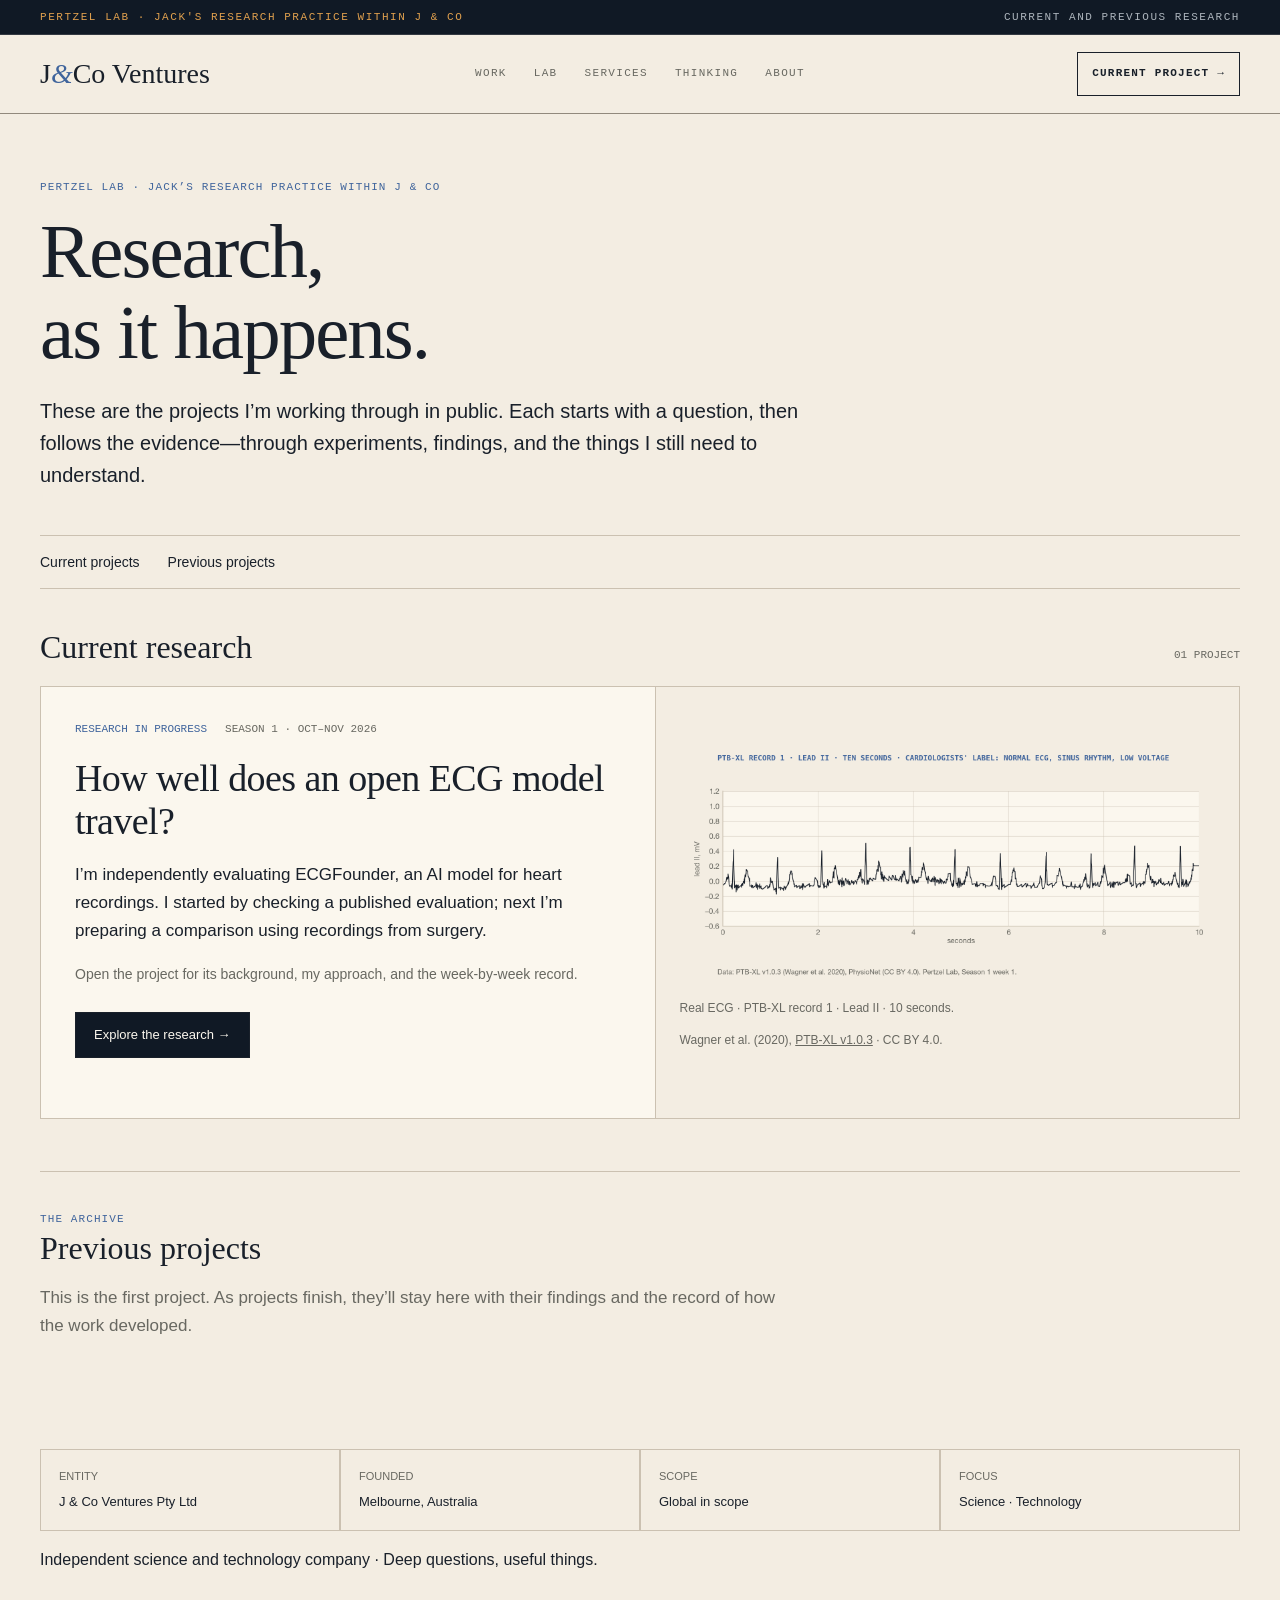
==== commit dae69acc: "Prepare the approved ECG lab revision for publication" ====
--- a/lab/index.html
+++ b/lab/index.html
@@ -8,8 +8,7 @@
 <title>Research projects — Pertzel Lab</title>
 
 
-<meta content="noindex,nofollow" name="robots"/><meta content="The research projects I am working through in public: the questions, experiments, findings and things I still need to understand. Pertzel Lab, within J &amp; Co Ventures." name="description"/>
-<meta content="noindex,nofollow" name="robots"/>
+<meta content="The research projects I am working through in public: the questions, experiments, findings and things I still need to understand. Pertzel Lab, within J &amp; Co Ventures." name="description"/>
 <meta content="Research projects" property="og:title"/>
 <meta content="The research projects I am working through in public: the questions, experiments, findings and things I still need to understand. Pertzel Lab, within J &amp; Co Ventures." property="og:description"/>
 <meta content="website" property="og:type"/>
@@ -45,7 +44,7 @@
 <a class="nav-cta" href="/lab/ecgfounder/">Current project →</a>
 </nav>
 </header>
-<div class="prototype-note">REVIEW DRAFT · 28 OCTOBER 2026 · NOT YET PUBLISHED</div>
+
 <main id="main-content">
 <div class="wrap"><header class="flow-hero"><span class="flow-label">Pertzel Lab · Jack’s research practice within J &amp; Co</span><h1>Research,<br/>as it happens.</h1><p>These are the projects I’m working through in public. Each starts with a question, then follows the evidence—through experiments, findings, and the things I still need to understand.</p></header>
 <nav aria-label="Research projects" class="collection-tabs"><a href="#current-projects">Current projects</a><a href="#past-projects">Previous projects</a></nav>
@@ -65,5 +64,6 @@
 <p class="footer-note">Independent science and technology company · Deep questions, useful things.</p>
 </div>
 </footer>
-</div></body>
+</div><!-- Cloudflare Web Analytics --><script type="module" src="https://static.cloudflareinsights.com/beacon.min.js" data-cf-beacon='{"token": "a05a8e57742f431893a7942d96ac429e"}'></script><!-- End Cloudflare Web Analytics -->
+</body>
 </html>
